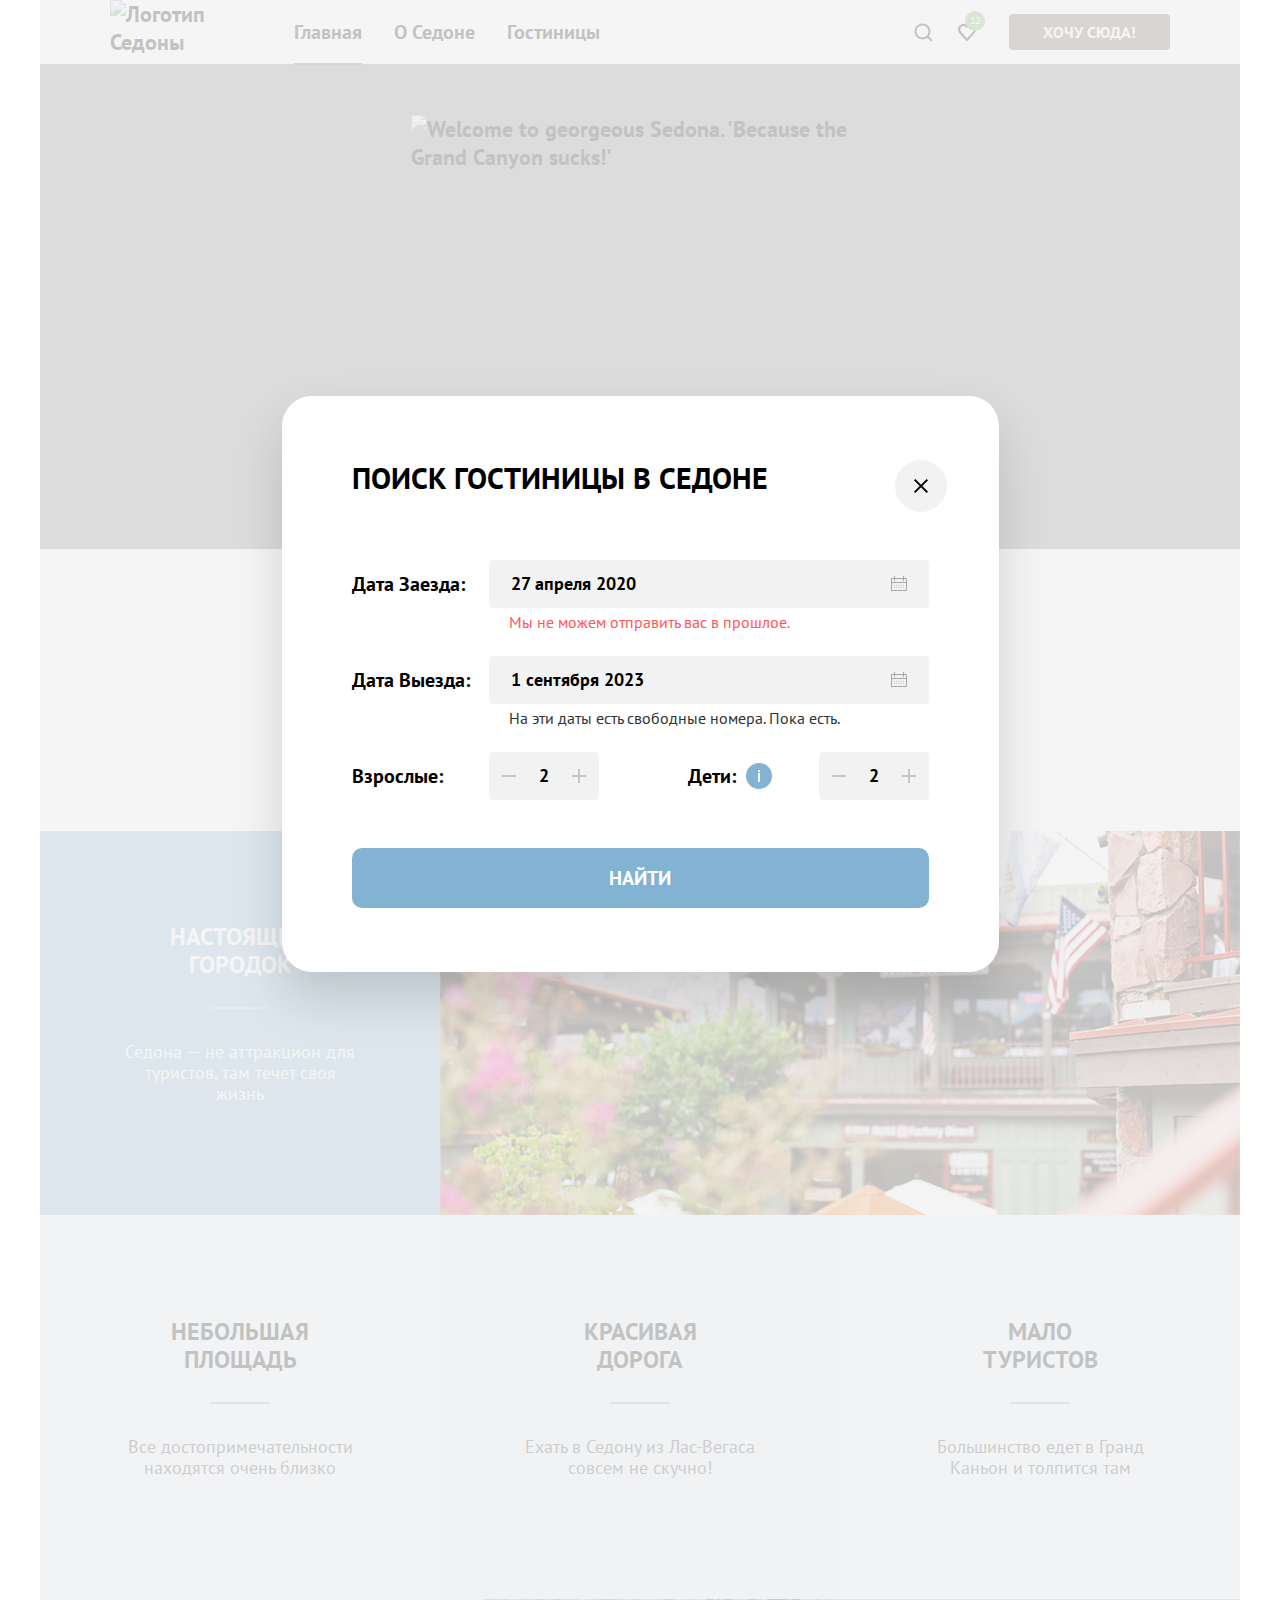
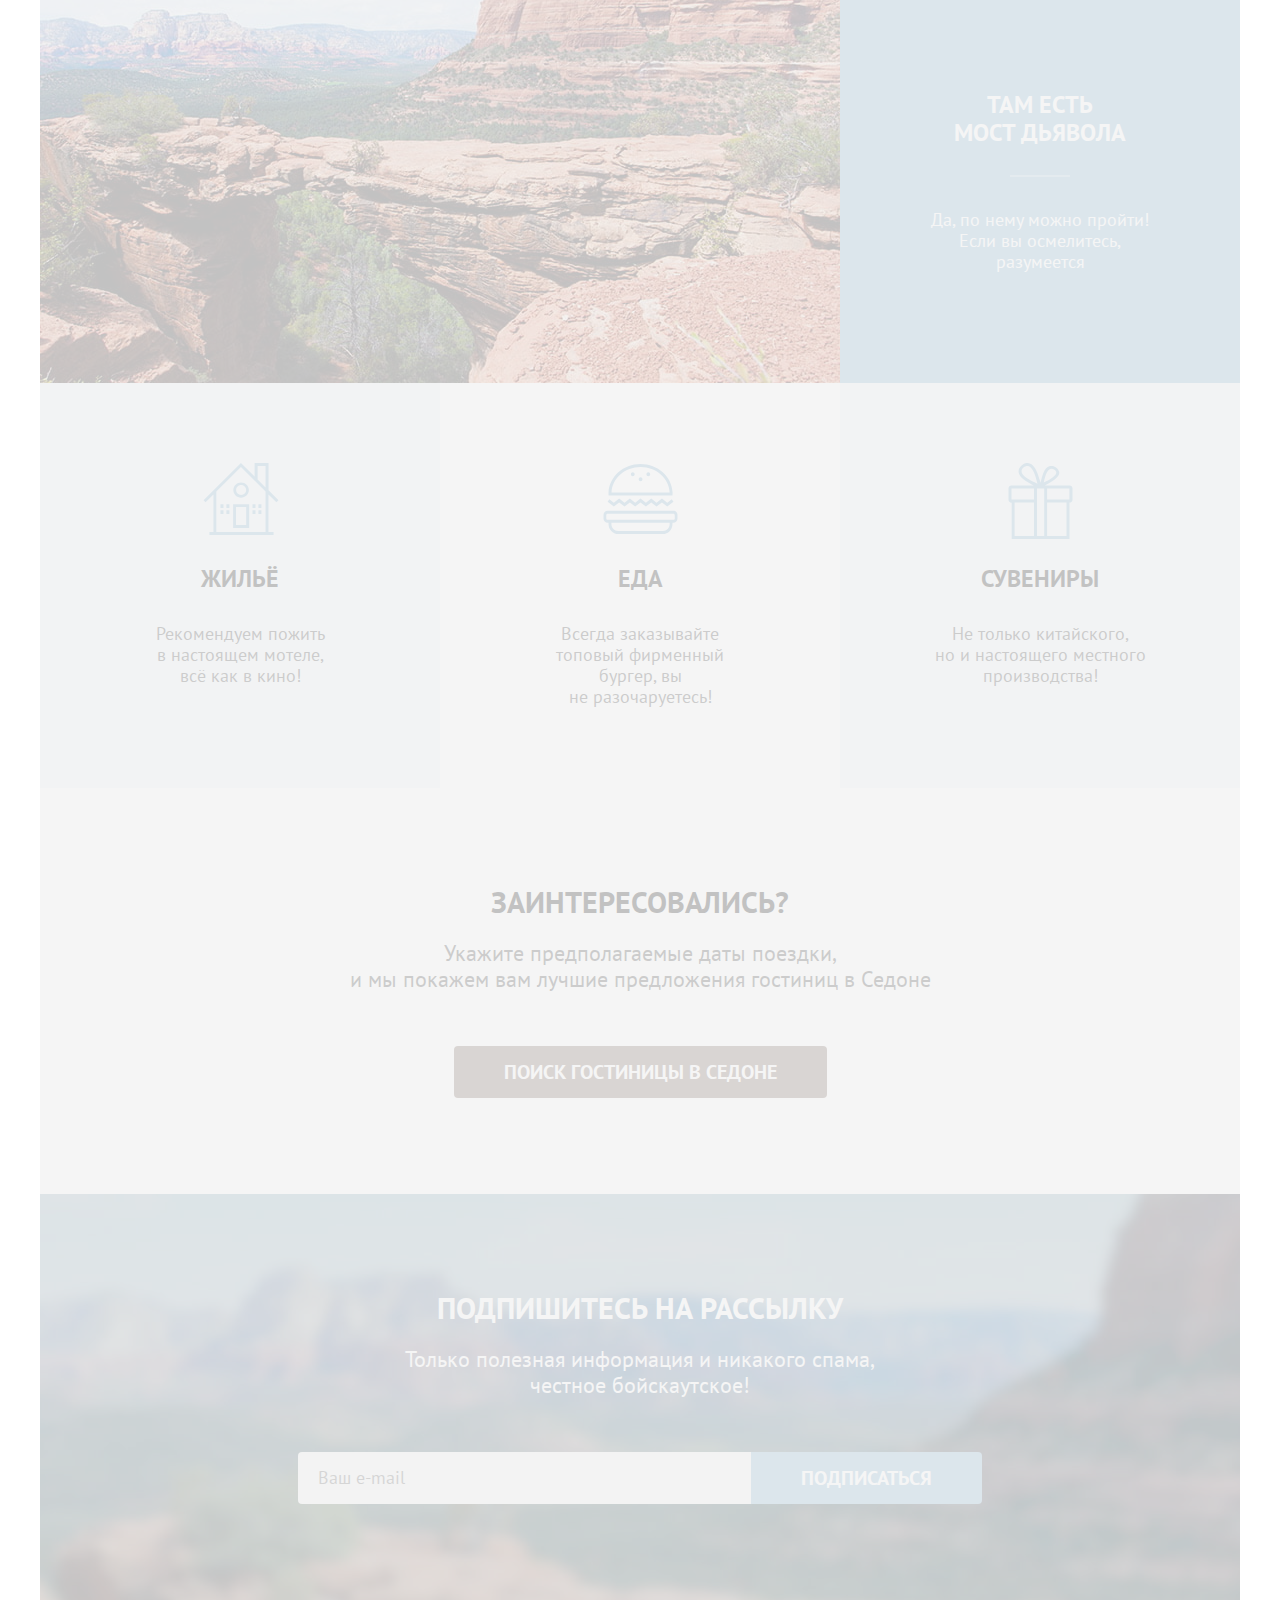
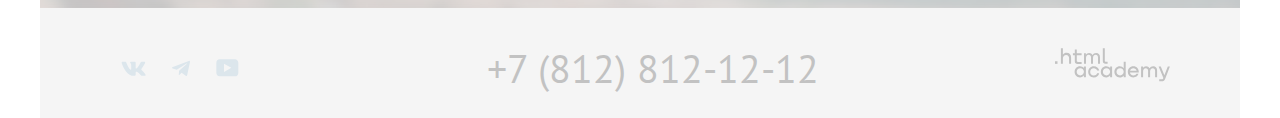
==== index.html @ 3a871c3f "Реализует поля с кнопками в модальном окне на гридах" ====
<!DOCTYPE html>
<html lang="ru">
  <head>
    <meta charset="utf-8">
    <title>HTML Academy: Седона</title>
    <link rel="stylesheet" href="css/style.css">
  </head>
  <body>
    <header class="header">
      <div class="header__wrapper container">
        <a class="header__logo">
          <img class="header__image" src="img/desktop/logo.svg" width="140" height="70" alt="Логотип Седоны">
        </a>

        <nav class="header__navigation navigation">
          <ul class="navigation__list">
            <li class="navigation__item navigation__item--current">
              <a class="navigation__link">Главная</a>
            </li>
            <li class="navigation__item">
              <a class="navigation__link" href="#">О Седоне</a>
            </li>
            <li class="navigation__item">
              <a class="navigation__link" href="catalog.html">Гостиницы</a>
            </li>
          </ul>

          <ul class="navigation__user-panel panel">
            <li class="panel__item">
              <a class="panel__link" href="#search.html">
                <img class="panel__icon" src="img/icons/search.svg" width="20" height="20" alt="Поиск">
              </a>
            </li>
            <li class="panel__item panel__item--basket">
              <a class="panel__link" href="#basket.html">
                <img class="panel__icon" src="img/icons/heart.svg" width="20" height="20" alt="Корзина">
              </a>
            </li>
            <li class="panel__item panel__item--button">
              <a class="panel__link button" href="#hotel-search">Хочу сюда!</a>
            </li>
          </ul>
        </nav>
      </div>
    </header>

    <main class="main-index">
      <h1 class="visually-hidden">Седона</h1>

      <section class="main-index__promo">
        <div class="main-index__picture-wrapper">
          <img class="main-index__welcome-image" src="img/desktop/welcome.svg" width="458" height="352" alt="Welcome to georgeous Sedona. 'Because the Grand Canyon sucks!'">
        </div>
        <!-- <img class="main-index__promo-image" src="img/desktop/preview.jpg" width="1200" height="485" alt="Скалистый пейзаж Седоны."> -->

        <h2 class="main-index__description-title title">Седона &mdash; небольшой городок в Аризоне, заслуживающий большего!</h2>
        <p class="main-index__text text">Рассмотрим причины, по которым Седона круче, чем Гранд-Каньон!</p>
      </section>

      <section class="main-index__advantages advantages">
        <h2 class="visually-hidden">Преимущества</h2>

        <ul class="advantages__list">
          <li class="advantages__item advantages__item--pictured">
            <div class="advantages__content">
              <h3 class="advantages__title">Настоящий городок</h3>
              <p class="advantages__text text">Седона &mdash; не аттракцион для туристов, там течёт своя жизнь</p>
            </div>

            <img class="advantages__picture" src="img/desktop/advantages-photo-1.jpg" width="800" height="384" alt="Дома на фоне гор в Седоне.">
          </li>
          <li class="advantages__item advantages__item--default">
            <h3 class="advantages__title">Небольшая площадь</h3>
            <p class="advantages__text text">Все достопримечательности находятся очень близко</p>
          </li>
          <li class="advantages__item advantages__item--default advantages__item--central">
            <h3 class="advantages__title">Красивая дорога</h3>
            <p class="advantages__text text">Ехать в Седону из Лас-Вегаса совсем не скучно!</p>
          </li>
          <li class="advantages__item advantages__item--default">
            <h3 class="advantages__title">Мало туристов</h3>
            <p class="advantages__text text">Большинство едет в Гранд Каньон и толпится там</p>
          </li>
          <li class="advantages__item advantages__item--pictured advantages__item--reversed">
            <div class="advantages__content">
              <h3 class="advantages__title">Там есть мост&nbsp;дьявола</h3>
              <p class="advantages__text text">Да, по нему можно пройти! Если вы осмелитесь, разумеется</p>
            </div>

            <img class="advantages__picture" src="img/desktop/advantages-photo-2.jpg" width="800" height="384" alt="Природная достопримечательность 'Мост дьявола'.">
          </li>
          <li class="advantages__item advantages__item--amenities advantages__item--house">
            <h3 class="advantages__title">Жильё</h3>
            <p class="advantages__text text">Рекомендуем пожить в&nbsp;настоящем мотеле,
              всё&nbsp;как&nbsp;в&nbsp;кино!</p>
          </li>
          <li class="advantages__item advantages__item--amenities advantages__item--food">
            <h3 class="advantages__title">Еда</h3>
            <p class="advantages__text text">Всегда заказывайте
              топовый&nbsp;фирменный бургер, вы не&nbsp;разочаруетесь!</p>
          </li>
          <li class="advantages__item advantages__item--amenities advantages__item--souvenirs">
            <h3 class="advantages__title">Сувениры</h3>
            <p class="advantages__text text">Не только китайского,
              но&nbsp;и&nbsp;настоящего местного производства!</p>
          </li>
        </ul>
      </section>

      <section class="main-index__hotel-search hotel-search" id="hotel-search">
        <h2 class="hotel-search__title title">Заинтересовались?</h2>
        <p class="hotel-search__text text">Укажите предполагаемые даты поездки, и&nbsp;мы&nbsp;покажем&nbsp;вам&nbsp;лучшие&nbsp;предложения гостиниц в Седоне</p>
        <a class="hotel-search__link button" href="#">Поиск гостиницы в Седоне</a>
      </section>

      <section class="main-index__subscribe subscribe subscribe--background-image">
        <h2 class="subscribe__title title">Подпишитесь на рассылку</h2>
        <p class="subscribe__text text">Только полезная информация и никакого спама, честное&nbsp;бойскаутское!</p>

        <form class="subscribe__form" method="post" action="https://echo.htmlacademy.ru/">
          <input class="subscribe__field" type="email" name="email-field" id="email-field" placeholder="Ваш e-mail" required>
          <button class="subscribe__button button button--submit" type="submit">Подписаться</button>
        </form>
      </section>
    </main>

    <footer class="footer">
      <div class="footer__container container">
        <ul class="footer__social-media social-media">
          <li class="social-media__item">
            <a class="social-media__link" href="https://vk.com/htmlacademy">
              <svg class="social-media__icon" width="25" height="15" viewBox="0 0 25 15" fill="none" xmlns="http://www.w3.org/2000/svg" role="img" aria-label="Иконка Вконтакте">
                <path fill-rule="evenodd" clip-rule="evenodd" d="M24.1164 1.80445C24.2824 1.25845 24.1164 0.856445 23.3214 0.856445H20.6964C20.0284 0.856445 19.7204 1.20345 19.5534 1.58645C19.5534 1.58645 18.2184 4.78245 16.3274 6.85845C15.7154 7.46045 15.4374 7.65145 15.1034 7.65145C14.9364 7.65145 14.6854 7.46045 14.6854 6.91345V1.80445C14.6854 1.14845 14.5014 0.856445 13.9454 0.856445H9.81738C9.40038 0.856445 9.14938 1.16045 9.14938 1.44945C9.14938 2.07045 10.0954 2.21445 10.1924 3.96245V7.76045C10.1924 8.59345 10.0394 8.74444 9.70538 8.74444C8.81538 8.74444 6.65038 5.53345 5.36538 1.85945C5.11638 1.14445 4.86438 0.856445 4.19338 0.856445H1.56638C0.816382 0.856445 0.666382 1.20345 0.666382 1.58645C0.666382 2.26845 1.55638 5.65645 4.81138 10.1374C6.98138 13.1974 10.0364 14.8564 12.8194 14.8564C14.4884 14.8564 14.6944 14.4884 14.6944 13.8534V11.5404C14.6944 10.8034 14.8524 10.6564 15.3814 10.6564C15.7714 10.6564 16.4384 10.8484 17.9964 12.3234C19.7764 14.0724 20.0694 14.8564 21.0714 14.8564H23.6964C24.4464 14.8564 24.8224 14.4884 24.6064 13.7604C24.3684 13.0364 23.5184 11.9854 22.3914 10.7384C21.7794 10.0284 20.8614 9.26345 20.5824 8.88045C20.1934 8.38945 20.3044 8.17044 20.5824 7.73345C20.5824 7.73345 23.7824 3.30745 24.1154 1.80445H24.1164Z" fill="#83B3D3"/>
              </svg>
            </a>
          </li>
          <li class="social-media__item">
            <a class="social-media__link" href="https://t.me/htmlacademy">
              <svg class="social-media__icon" width="18" height="17" viewBox="0 0 18 17" fill="none" xmlns="http://www.w3.org/2000/svg" role="img" aria-label="Иконка Telegram">
                <path d="M16.785 0.955705L0.840489 7.1042C-0.247661 7.54126 -0.241365 8.14828 0.640845 8.41897L4.73445 9.69597L14.2058 3.72014C14.6537 3.44766 15.0629 3.59424 14.7265 3.89281L7.05283 10.8183H7.05103L7.05283 10.8192L6.77045 15.0387C7.18413 15.0387 7.36669 14.8489 7.59871 14.625L9.58705 12.6915L13.7229 15.7464C14.4855 16.1664 15.0332 15.9506 15.2229 15.0405L17.9379 2.2453C18.2158 1.13107 17.5126 0.626562 16.785 0.955705Z" fill="#83B3D3"/>
              </svg>
            </a>
          </li>
          <li class="social-media__item">
            <a class="social-media__link" href="https://www.youtube.com/user/htmlacademyru">
              <svg class="social-media__icon" width="23" height="18" viewBox="0 0 23 18" fill="none" xmlns="http://www.w3.org/2000/svg" role="img" aria-label="Иконка YouTube">
                <path d="M18.9402 0.356445H3.50738C1.64668 0.356445 0.333252 1.9502 0.333252 3.75645V13.8502C0.333252 15.7627 1.64668 17.3564 3.50738 17.3564H19.1591C20.8009 17.3564 22.3333 15.7627 22.3333 13.9564V3.75645C22.1143 1.9502 20.8009 0.356445 18.9402 0.356445ZM7.99494 12.8939V4.81894L15.3283 8.85645L7.99494 12.8939Z" fill="#83B3D3"/>
              </svg>
            </a>
          </li>
        </ul>

        <a class="footer__number" href="tel:+78128121212">+7 (812) 812-12-12</a>

        <a class="footer__link" href="https://htmlacademy.ru/">
          <svg class="footer__icon" width="115" height="34" viewBox="0 0 115 34" fill="none" xmlns="http://www.w3.org/2000/svg" role="img" aria-label="Иконка HTML academy">
            <path d="M0 13.2564V15.8564H2.5V13.2564H0Z" fill="black"/>
            <path d="M11.6 4.85645C10 4.85645 8.8 5.55645 8 6.55645H7.9V0.356445H5.9V15.8564H7.9V10.5564C7.9 8.45645 9.2 6.95645 11.2 6.95645C13 6.95645 14.1 8.35645 14.1 10.1564V15.8564H16.1V9.75644C16.2 6.75644 14.3 4.85645 11.6 4.85645Z" fill="black"/>
            <path d="M26.6 5.15645H21.8V1.45645H19.8V5.25645H17.9V7.25645H19.8V13.2564C19.8 14.9564 20.8 15.9564 22.5 15.9564H26.6V13.9564H22.9C22.2 13.9564 21.8 13.5564 21.8 12.8564V7.15645H26.6V5.15645Z" fill="black"/>
            <path d="M41.1 4.95645C39.5 4.95645 38.2 5.75644 37.6 7.05645H37.5C36.9 5.85645 35.7 4.95645 34.1 4.95645C32.7 4.95645 31.6 5.75645 31 6.75645H30.9V5.15645H29V15.7564H31V10.3564C31 8.35645 32 6.85645 33.6 6.85645C35.1 6.85645 36 7.85645 36 9.45645V15.7564H38V10.1564C38 7.75645 39.4 6.85645 40.6 6.85645C42.1 6.85645 43 7.85645 43 9.45645V15.7564H45V9.25644C45.1 6.75644 43.6 4.95645 41.1 4.95645Z" fill="black"/>
            <path d="M47.8 13.0564C47.8 14.7564 48.8 15.7564 50.6 15.7564H52.6V13.7564H50.9C50.2 13.7564 49.8 13.3564 49.8 12.6564V0.356445H47.8V13.0564Z" fill="black"/>
            <path d="M28.9 20.0564C28 18.9564 26.7 18.2564 25 18.2564C21.9 18.2564 19.6 20.5564 19.6 23.8564C19.6 27.1564 21.9 29.4564 25 29.4564C26.8 29.4564 28 28.6564 28.8 27.5564H28.9V29.1564H30.9V18.5564H28.9V20.0564ZM25.3 27.4564C23.1 27.4564 21.7 25.8564 21.7 23.8564C21.7 21.8564 23.1 20.2564 25.3 20.2564C27.5 20.2564 28.9 21.8564 28.9 23.8564C28.9 25.7564 27.5 27.4564 25.3 27.4564Z" fill="black"/>
            <path d="M44.2 22.3564C43.7 19.9564 41.6 18.2564 38.8 18.2564C35.4 18.2564 33.2 20.7564 33.2 23.8564C33.2 26.9564 35.4 29.4564 38.8 29.4564C41.6 29.4564 43.7 27.6564 44.2 25.2564H42.1C41.7 26.5564 40.4 27.5564 38.8 27.5564C36.6 27.5564 35.2 25.9564 35.2 23.9564C35.2 21.9564 36.6 20.3564 38.8 20.3564C40.4 20.3564 41.6 21.3564 42.1 22.5564H44.2V22.3564Z" fill="black"/>
            <path d="M55.1 20.0564C54.2 18.9564 52.9 18.2564 51.2 18.2564C48.1 18.2564 45.8 20.5564 45.8 23.8564C45.8 27.1564 48.1 29.4564 51.2 29.4564C53 29.4564 54.2 28.6564 55 27.5564H55.1V29.1564H57.1V18.5564H55.1V20.0564ZM51.5 27.4564C49.3 27.4564 47.9 25.8564 47.9 23.8564C47.9 21.8564 49.3 20.2564 51.5 20.2564C53.7 20.2564 55.1 21.8564 55.1 23.8564C55.1 25.7564 53.6 27.4564 51.5 27.4564Z" fill="black"/>
            <path d="M68.7 20.1564C67.8 19.0564 66.5 18.2564 64.8 18.2564C61.7 18.2564 59.4 20.5564 59.4 23.8564C59.4 27.1564 61.6 29.4564 64.8 29.4564C66.5 29.4564 67.8 28.6564 68.6 27.6564H68.7V29.1564H70.7V13.7564H68.7V20.1564ZM65.1 27.4564C62.9 27.4564 61.5 25.8564 61.5 23.8564C61.5 21.8564 62.9 20.2564 65.1 20.2564C67.3 20.2564 68.7 21.8564 68.7 23.8564C68.6 25.8564 67.2 27.4564 65.1 27.4564Z" fill="black"/>
            <path d="M78.3 18.2564C75 18.2564 72.8 20.7564 72.8 23.8564C72.8 26.8564 74.9 29.4564 78.3 29.4564C80.8 29.4564 82.8 28.1564 83.5 25.8564H81.4C80.9 26.8564 79.8 27.4564 78.4 27.4564C76.5 27.4564 75.1 26.1564 75 24.5564H83.8C84 20.9564 81.8 18.2564 78.3 18.2564ZM78.3 20.1564C80 20.1564 81.3 21.1564 81.6 22.7564H75.1C75.4 21.2564 76.6 20.1564 78.3 20.1564Z" fill="black"/>
            <path d="M98.2 18.2564C96.6 18.2564 95.3 19.0564 94.6 20.2564H94.5C93.9 19.0564 92.7 18.2564 91.1 18.2564C89.7 18.2564 88.6 18.9564 88 20.0564V18.5564H86.1V29.1564H88.1V23.7564C88.1 21.7564 89.1 20.3564 90.7 20.2564C92.2 20.2564 93.1 21.2564 93.1 22.8564V29.1564H95.1V23.5564C95.1 21.1564 96.5 20.2564 97.7 20.2564C99.2 20.2564 100.1 21.2564 100.1 22.8564V29.1564H102.1V22.6564C102.2 20.0564 100.7 18.2564 98.2 18.2564Z" fill="black"/>
            <path d="M109.4 27.3564L105.8 18.4564H103.6L108.4 30.0564C108.1 30.9564 107.7 31.2564 106.7 31.2564H104.2V33.2564H106.7C108.5 33.2564 109.5 32.4564 110.2 30.6564L114.9 18.4564H112.8L109.4 27.3564Z" fill="black"/>
          </svg>
        </a>
      </div>
    </footer>

    <section class="modal">
      <div class="modal__inner">
        <h2 class="modal__title">Поиск гостиницы в Седоне</h2>
        <button class="modal__close" type="button"><span class="visually-hidden">Закрыть</span></button>

        <form class="modal__form" action="https://echo.htmlacademy.ru/" method="post">

          <!-- Дата Заезда -->
          <label class="modal__label modal__label--date" for="check-in-field">Дата Заезда:</label>
          <div class="modal__input-wrapper">
            <input class="modal__field" type="text" name="check-in-field" id="check-in-field" value="27 апреля 2020" placeholder="Укажите дату" required>
          </div>
          <span class="modal__message modal__message--error check-in-message">Мы не можем отправить вас в прошлое.</span>

          <!-- Дата Выезда -->
          <label class="modal__label modal__label--date" for="check-out-field">Дата Выезда:</label>
          <div class="modal__input-wrapper">
            <input class="modal__field" type="text" name="check-out-field" id="check-out-field" value="1 сентября 2023" placeholder="Укажите дату" required>
          </div>
          <span class="modal__message check-out-message">На эти даты есть свободные номера. Пока есть.</span>

          <!-- Взрослые -->
          <label class="modal__label modal__label--adults" for="quantity-adult-field">Взрослые:</label>
          <div class="modal__input modal__input--adults number-input">
            <input class="number-input__field" type="number" name="quantity-adult-field" id="quantity-adult-field" min="1" value="2" required>

            <button class="number-input__button number-input__button--decrement" type="button"><span class="controls__sign">Уменьшить количество взрослых на 1</span></button>
            <button class="number-input__button number-input__button--increment" type="button"><span class="controls__sign">Увеличить количество взрослых на 1</span></button>
          </div>

          <!-- Дети -->
          <div class="modal__right-column">
            <label class="modal__label" for="quantity-children-field">Дети:</label>
            <div class="modal__info">
              <svg class="modal__icon" width="20" height="20" viewBox="0 0 20 20" fill="none" xmlns="http://www.w3.org/2000/svg" role="img" aria-label="Подсказка">
                <path fill-rule="evenodd" clip-rule="evenodd" d="M9 4H11V6H9V4ZM11 16H9V7H11V16Z" fill="white"/>
              </svg>
              <p class="modal__tooltip">Укажите количество детей, которые будут с вами, возраст которых от 6 до 18 лет. Дети до 6 лет размещаются бесплатно.</p>
            </div>
          </div>

          <div class="modal__input modal__input--children number-input">
            <input class="number-input__field" type="number" name="quantity-children-field" id="quantity-children-field" min="1" value="2" required>

            <button class="number-input__button number-input__button--decrement" type="button"><span class="controls__sign">Уменьшить количество детей на 1</span></button>
            <button class="number-input__button number-input__button--increment" type="button"><span class="controls__sign">Увеличить количество детей на 1</span></button>
          </div>

          <!-- Найти -->
          <button class="modal__submit button button--submit" type="submit">Найти</button>
        </form>
      </div>
    </section>
  </body>
</html>
---- css/style.css ----
/* PT Sans regular (normal) */
@font-face {
  font-family: "PT Sans";
  font-style: normal;
  font-weight: 400;
  font-display: swap;
  src:
    url("../fonts/ptsans-400.woff2") format("woff2");
}

/* PT Sans bold (normal) */
@font-face {
  font-family: "PT Sans";
  font-style: normal;
  font-weight: 700;
  font-display: swap;
  src:
    url("../fonts/ptsans-700.woff2") format("woff2");
}

html {
  box-sizing: border-box;
}

*,
*::before,
*::after {
  box-sizing: inherit;
}

body {
  position: relative;
  font-family: 'PT Sans', sans-serif;
  font-weight: 700;
  font-size: 22px;
  color: #000000;
  margin: 0 auto;
  width: 1200px;
}

img {
  display: block;
  max-width: 100%;
  height: auto;
  object-fit: cover;
}

.visually-hidden {
  position: absolute;
  width: 1px;
  height: 1px;
  margin: -1px;
  border: 0;
  padding: 0;
  white-space: nowrap;
  clip-path: inset(100%);
  clip: rect(0 0 0 0);
  overflow: hidden;
}

.container {
  padding: 0 70px;
  max-width: 1200px;
  width: 100%;
  height: 100%;
  margin: 0 auto;
}

.button {
  display: inline-block;
  text-decoration: none;
  background-color: #756157;
  color: #ffffff;
  font-family: inherit;
  font-size: 20px;
  line-height: 36px;
  font-weight: 700;
  text-transform: uppercase;
  text-align: center;
  padding: 8px 50px;
  margin: 0;
  border-radius: 4px;
  border: none;
}

.button--submit,
.button--to-favorite {
  background-color: #82B3D3;
}

.button--reset {
  background-color: transparent;
}

.button--favorite {
  background-color: #7DB54F;
}

.title {
  font-size: 30px;
  line-height: 36px;
  margin: 0 auto;
  text-transform: uppercase;
  text-align: center;
}

.text {
  margin: 0;
  font-size: 22px;
  line-height: 26px;
  font-weight: 400;
  text-align: center;
  color: #333333;
}

/* header */
.header__wrapper {
  display: grid;
  grid-template-columns: 168px 1fr;
  grid-template-areas: "logo navigation";
}

.header__logo {
  position: absolute;
  z-index: 100;
  grid-area: logo;
}

.navigation {
  display: flex;
  justify-content: space-between;
  grid-area: navigation;
}

.navigation__list,
.panel {
  display: flex;
  flex-wrap: wrap;
  align-content: flex-start;
  margin: 0;
  padding: 0;
  list-style-type: none;
}

.navigation__list {
  max-width: 450px;
  margin-right: 50px;
}

.panel {
  justify-content: flex-end;
}

.navigation__link {
  display: block;
  padding: 20px 16px;
  text-decoration: none;
  font-size: 20px;
  line-height: 24px;
  color: inherit;
}

.navigation__item--current .navigation__link {
  position: relative;
}

.navigation__item--current .navigation__link::after {
  content: "";
  position: absolute;
  z-index: 100;
  left: 16px;
  bottom: -1px;
  height: 2px;
  width: calc(100% - 32px);
  background-color: #756157;
}

/* user panel */
.panel__item {
  min-width: 44px;
  min-height: 64px;
}

.panel__item--button {
  padding: 14px 0;
  margin-left: 20px;
}

.panel__link {
  display: flex;
  justify-content: center;
  align-items: center;

  height: 100%;
  text-decoration: none;
}

.panel__item--basket .panel__link{
  position: relative;
}

.panel__item--basket .panel__link::after {
  content: "12";
  position: absolute;
  top: 11px;
  right: 4px;
  display: block;
  padding: 5px;
  border-radius: 50%;
  background-color: #7DB54F;
  color: #ffffff;
  font-size: 10px;
  line-height: 10px;
  font-weight: 400;
}

.panel__item--button .panel__link {
  padding: 8px 34px;
  font-size: 16px;
  line-height: 20px;
}


/* promo */
.main-index__promo {
  padding-bottom: 90px;
}

.main-index__picture-wrapper {
  position: relative;
  height: 485px;
  padding-top: 51px;
  margin-bottom: 69px;
  background-color: gray;
  background-image: url("../img/desktop/index-background.jpg");
  background-repeat: no-repeat;
  background-position: center;
  background-size: cover;
}

.main-index__picture-wrapper::after {
  content: "";
  position: absolute;
  bottom: 0;
  left: 0;
  width: 100%;
  height: 57px;
  background-image: url("../img/desktop/index-promo-bottom.svg");
  background-repeat: no-repeat;
  background-position: bottom;
  background-size: contain;
}

.main-index__welcome-image {
  margin: 0 auto;
}

.main-index__description-title {
  max-width: 620px;
  margin-bottom: 25px;
}

/* advantages */
.advantages__list {
  display: flex;
  flex-wrap: wrap;
  list-style-type: none;
  margin: 0;
  padding: 0;
  text-align: center;
}

.advantages__item--pictured {
  display: flex;
}

.advantages__item--reversed {
  flex-direction: row-reverse;
}

.advantages__item--default,
.advantages__item--amenities,
.advantages__content {
  position: relative;
  width: 400px;
  min-height: 384px;
  background-color: rgba(131, 179, 211, 0.12);
  padding: 103px 85px 121px;
}

.advantages__content {
  padding-top: 92px;
  padding-bottom: 111px;
  background-color: rgba(131, 179, 211, 1);
  color: #ffffff;
}

.advantages__content .advantages__text {
  color: inherit;
}

.advantages__item--central {
  background-color: rgba(131, 179, 211, 0.2);
}

.advantages__item--amenities {
  padding-top: 182px;
  padding-bottom: 81px;
}

.advantages__item--food {
  background-color: #ffffff;
}

.advantages__title {
  position: relative;
  width: 175px;
  margin: 0 auto;
  margin-bottom: 62px;
  text-transform: uppercase;
  font-size: 24px;
  line-height: 28px;
}

.advantages__item--amenities .advantages__title {
  margin-bottom: 30px;
}

.advantages__item--default .advantages__title::after,
.advantages__content .advantages__title::after {
  content: "";
  position: absolute;
  bottom: -30px;
  left: 50%;
  transform: translateX(-50%);
  width: 60px;
  height: 2px;
  background-color: rgba(0, 0, 0, 0.3);
}

.advantages__content .advantages__title::after {
  background-color: rgba(255, 255, 255, 0.3);
}

.advantages__text {
  font-size: 18px;
  line-height: 21px;
  font-weight: 400;
}

.advantages__item--amenities::after {
  content: "";
  position: absolute;
  top: 80px;
  left: 50%;
  transform: translateX(-50%);
  width: 78px;
  height: 78px;
  background-repeat: no-repeat;
  background-position: top;
}

.advantages__item--house::after {
  background-image: url("../img/icons/house.svg");
}

.advantages__item--food::after {
  background-image: url("../img/icons/food.svg");
}

.advantages__item--souvenirs::after {
  background-image: url("../img/icons/souvenirs.svg");
}

/* hotel-search */
.hotel-search {
  padding: 96px 304px;
  text-align: center;
}

.hotel-search__title {
  margin-bottom: 20px;
}

.hotel-search__text {
  margin-bottom: 54px;
}

/* subscribe */
.subscribe {
  padding: 96px 258px 104px;
}

.subscribe__title {
  margin-bottom: 20px; /* так же в hotel-search */
}

.subscribe__text {
  margin: 0;
  margin-bottom: 54px; /* так же в hotel-search */
}

.subscribe__form {
  display: flex;
  width: 100%;
  border-radius: 4px;
  overflow: hidden;
}

.subscribe__field {
  font-family: inherit;
  font-size: 18px;
  line-height: 24px;
  flex-grow: 1;
  border: none;
  background-color: #f2f2f2;
  margin: 0;
  padding: 14px 20px;
}

.subscribe__field::placeholder {
  font-family: inherit;
  font-size: 18px;
  line-height: 24px;
  color: #000000;
  opacity: 0.6;
}

.subscribe__button {
  border-radius: 0;
}

.subscribe--background-image {
  background-color: #84aab4;
  background-image: url("../img/desktop/subscribe-background.jpg");
  background-repeat: no-repeat;
  background-size: cover;
}

.subscribe--background-image .subscribe__title,
.subscribe--background-image .subscribe__text {
  color: #ffffff;
}

/* footer */
.footer__container {
  display: flex;
  padding: 40px 70px 30px;
  align-items: center;
  justify-content: space-between;
}

.social-media {
  display: flex;
  flex-wrap: wrap;
  max-width: 150px;
  margin: 0;
  padding: 0;
  list-style-type: none;
}

.social-media__item {
  min-width: 47px;
  height: 40px;
}

.social-media__link {
  display: flex;
  align-items: center;
  justify-content: center;
  height: 100%;
}

.footer__number {
  font-size: 40px;
  line-height: 40px;
  font-weight: 400;
  color: inherit;
  text-decoration: none;
}


/* catalog */
.main-catalog__preview-wrapper {
  padding-top: 35px;
  padding-bottom: 70px;
  background-color: #84aab4;
  background-image: url("../img/desktop/filters-background.jpg");
  background-repeat: no-repeat;
  background-size: cover;
  color: #ffffff;
}

.main-catalog__title {
  font-size: 60px;
  line-height: 78px;
  margin: 0;
  margin-bottom: 8px;
}

/* breadcrumbs */
.breadcrumbs {
  display: flex;
  margin: 0;
  padding: 0;
  list-style-type: none;
  font-weight: 400;
  align-items: center;
}

.breadcrumbs__item {
  font-size: 16px;
  line-height: 21px;
  margin-right: 11px;
}

.breadcrumbs__link {
  display: flex;
  align-items: center;
  justify-content: center;
}

.breadcrumbs__item:not(:first-child) {
  position: relative;
  padding-left: 18px;
}

.breadcrumbs__item:not(:first-child)::before {
  display: block;
  position: absolute;
  top: 50%;
  left: 0;
  transform: translateY(-50%);
  width: 8px;
  height: 20px;
  background-image: url("../img/icons/breadcrumbs-arrow.svg");
  background-repeat: no-repeat;
  background-position: center;
  content: "";
}

.main-catalog__header {
  margin-bottom: 40px;
}

/* filters */
.filters {
  display: flex;
  flex-wrap: wrap;
}

.group {
  border: none;
  margin: 0;
  margin-right: 70px;
  padding: 0;
}

.group__title {
  font-size: 20px;
  line-height: 24px;
  margin-bottom: 32px;
}

.group__list {
  margin: 0;
  padding: 0;
  list-style-type: none;
}

/* checkbox & radio */
.group__item {
  margin-bottom: 16px;
  font-size: 18px;
  line-height: 23px;
  font-weight: 400;
}

.group__item:last-child {
  margin-bottom: 0;
}

.group__label {
  padding-left: 36px;
  position: relative;
}

.group__label--checkbox::before,
.group__label--radio::before {
  content: "";
  width: 20px;
  height: 20px;
  position: absolute;
  top: 50%;
  left: 0;
  transform: translateY(-50%);
  background-color: #ffffff;
}

.group__label--checkbox::before {
  border-radius: 4px;
}

.group__label--radio::before {
  border-radius: 50%;
  border: 5px solid #ffffff;
}

.group__field:checked + .group__label--checkbox::before {
  background-image: url("../img/icons/tick.svg");
  background-repeat: no-repeat;
  background-position: center;
}

.group__field:checked + .group__label--radio::before {
  background-color: #3F5E72;
}

.group--housing {
  margin-right: auto;
}

/* price-range */
.group--price-range {
  max-width: 288px;
}

.group--price-range .group__list {
  display: flex;
  margin: 0;
  margin-bottom: 36px;
  border-radius: 5px;
  overflow: hidden;
}

.group--price-range .group__item {
  position: relative;
  margin: 0;
  margin-right: 2px;
}

.group--price-range .group__item:last-child {
  margin-right: 0;
}

.group--price-range input {
  width: 100%;
  margin: 0;
  padding: 12px 20px;
  font-family: inherit;
  font-size: 18px;
  line-height: 24px;
  font-weight: 700;
  border: none;
}

/* hide input[type=number] arrows*/
.group--price-range input::-webkit-outer-spin-button,
.group--price-range input::-webkit-inner-spin-button {
  -webkit-appearance: none;
}

.group--price-range input[type=number] {
  -moz-appearance: textfield;
}
/*  */

.group--price-range .group__label {
  position: absolute;
  top: 50%;
  right: 20px;
  transform: translateY(-50%);
  padding: 0;
  color: #000000;
  opacity: 0.3;
}


/* slider */
.slider {
  padding: 8px 0;
}

.slider__scale {
  position: relative;
  width: 100%;
  height: 4px;
  background-color: rgba(255, 255, 255, 0.3);
}

.slider__range {
  width: 80%;
  height: 100%;
  background-color: #ffffff;
}

.slider__list {
  margin: 0;
  padding: 0;
  list-style-type: none;
}

.slider__item {
  position: absolute;
  top: -8px;
}

.slider__item--from {
  left: 0;
}

.slider__item--to {
  left: calc(80% - 20px);
}

.slider__button {
  display: block;
  width: 20px;
  height: 20px;
  margin: 0;
  padding: 0;
  background-color: #ffffff;
  border-radius: 5px;
  border: none;
}


/* controls */
.form-controls {
  display: flex;
  padding: 0;
  margin: 0;
  flex-direction: column;
  justify-content: flex-end;
  list-style-type: none;
}

.form-controls__item {
  display: flex;
  flex-direction: column;
  margin-bottom: 32px;
}

.form-controls__item:last-child {
  margin-bottom: 0;
}

.form-controls__button {
  font-size: 16px;
  line-height: 20px;
}


/* catalog content */
.main-catalog__content-wrapper {
  padding-top: 50px;
  padding-bottom: 60px;
}

.content__info {
  display: flex;
  margin-bottom: 40px;
}

.content__text {
  font-size: 30px;
  line-height: 36px;
  text-transform: uppercase;
  margin: 0;
  margin-right: auto;
  align-self: center;
}

.sort {
  position: relative;
  width: 292px;
  padding: 14px 40px 14px 20px;
  margin-right: 70px;
  font-size: 18px;
  line-height: 21px;
  font-weight: 400;
  color: #333333;
  border: 2px solid #E5E5E5;
  border-radius: 4px;
}

.sort::after {
  content: "";
  width: 12px;
  height: 8px;
  position: absolute;
  top: 50%;
  right: 20px;
  transform: translateY(-50%);
  background-image: url("../img/icons/select-arrow.svg");
  background-repeat: no-repeat;
  background-position: center;
}

.sort:hover::after {
  transition: all 0.2s step-end;
  transform-origin: 50% 25%;
  transform: rotate(180deg);
}

.view-controls {
  display: flex;
  margin: 0;
  padding: 0;
  list-style-type: none;
}

.view-controls__item {
  display: flex;
  margin-right: 8px;
}

.view-controls__item:last-child {
  margin-right: 0;
}

.view-controls__button {
  margin: 0;
  padding: 0 16px;
  background-color: #ffffff;
  border: 2px solid #E5E5E5;
  border-radius: 4px;
}

.view-controls__item--current .view-controls__button {
  border-color: #000000;
}

/* cards */
.cards {
  display: flex;
  flex-wrap: wrap;
  margin: 0;
  margin-bottom: 40px;
  padding: 0;
  padding-bottom: 40px;
  border-bottom: 1px solid #E6E6E6;
  list-style-type: none;
}

.cards__item {
  display: flex;
  flex-direction: column;
  width: calc((100% - 40px) / 3);
  margin-right: 20px;
  margin-bottom: 20px;
  padding: 20px;
  border: 1px solid #E6E6E6;
  border-radius: 4px;
}

.cards__item:nth-child(3n) {
  margin-right: 0;
}

.cards__item:last-child:nth-child(3n),
.cards__item:nth-last-child(-n + 3):nth-child(3n+1),
.cards__item:nth-last-child(-n + 2):nth-child(3n+2) {
  margin-bottom: 0;
}

.cards__picture {
  width: 100%;
  margin-bottom: 16px;
  align-self: center;
  order: -1;
}

.cards__title {
  margin: 0;
  margin-bottom: 16px;
  font-size: 24px;
  line-height: 28px;
}

.cards__info {
  display: flex;
  justify-content: space-between;
  font-size: 18px;
  line-height: 21px;
  font-weight: 400;
  color: #333333;
  margin-bottom: 16px;
}

.cards__group {
  display: grid;
  grid-template-columns: 1fr 1fr;
  gap: 16px 20px;
  align-items: center;
  font-size: 16px;
  line-height: 20px;
  margin-top: auto;
}

.cards__button {
  padding: 8px 0;
  width: 100%;
  font-size: inherit;
  line-height: inherit;
}

.stars {
  display: flex;
  margin: 0;
  padding: 0;
  list-style-type: none;
}

.stars__item:not(:last-child) {
  margin-right: 6px;
}

.cards__rating {
  width: 100%;
  margin: 0;
  padding-top: 9px;
  padding-bottom: 8px;
  text-align: center;
  font-size: inherit;
  line-height: inherit;
  font-weight: 400;
  color: #333333;
  text-transform: uppercase;
  background-color: #F2F2F2;
  border-radius: 4px;
}

/* pagination */
.pagination {
  display: flex;
  margin: 0;
  padding: 0;
  list-style-type: none;
}

.pagination__item:not(:last-child) {
  margin-right: 8px;
}

.pagination__link {
  display: flex;
  justify-content: center;
  align-items: center;
  width: 60px;
  height: 60px;
  font-size: 20px;
  line-height: 36px;
  color: #ffffff;
  text-decoration: none;
  background-color: #82B3D3;
  border-radius: 4px;
}

.pagination__item--current .pagination__link {
  color: #000000;
  background-color: #F2F2F2;
}

.pagination__item:nth-last-child(2) .pagination__link {
  font-weight: 400;
  color: #000000;
  background-color: transparent;
}


/* modal */
.modal {
  position: absolute;
  top: 0;
  left: 0;
  width: 100%;
  height: 100%;
  background-color: rgba(242, 242, 242, 0.8);
  z-index: 200;
}

.modal__inner {
  position: relative;
  width: 717px;
  margin: 0 auto;
  margin-top: 396px;
  padding: 64px 70px;
  border-radius: 30px;
  background-color: #ffffff;
  box-shadow: 0 25px 50px rgba(0, 0, 0, 0.15);
}

.modal__close {
  position: absolute;
  top: 64px;
  right: 52px;
  margin: 0;
  width: 52px;
  height: 52px;
  background-color: #f2f2f2;
  border-radius: 50%;
  border: none;
}

.modal__close::before,
.modal__close::after {
  content: "";
  position: absolute;
  top: 50%;
  left: 50%;
  width: 18px;
  height: 2px;
  background-color: #000000;
}

.modal__close::before {
  transform: translate(-50%, -50%) rotate(45deg);
}

.modal__close::after {
  transform: translate(-50%, -50%) rotate(-45deg);
}

.modal__title {
  max-width: 80%;
  margin-top: 0;
  margin-bottom: 64px;
  font-size: 30px;
  line-height: 36px;
  text-transform: uppercase;
}

.modal__form {
  display: grid;
  grid-template-columns: 137px 110px 1fr 131px 110px;
  grid-template-rows: repeat(7, minmax(48px, auto));
  align-items: center;
  font-size: 20px;
  line-height: 24px;
}

.modal__label--date,
.modal__label--adults {
  grid-column: 1;
}

.modal__right-column {
  grid-column: 4;
}

.modal__input-wrapper,
.modal__message {
  grid-column: 2 / -1;
}

.modal__input--adults {
  grid-column: 2;
}

.modal-input--children {
  grid-column: -1;
}

.modal__submit {
  grid-area: -2 / 1 / -1 / -1;
}

.modal__input-wrapper {
  position: relative;
}

.modal__input-wrapper::after {
  content: "";
  position: absolute;
  top: 14px;
  right: 20px;
  width: 20px;
  height: 20px;
  background-image: url("../img/icons/date.svg");
  background-repeat: no-repeat;
  background-position: center;
}

.modal__field,
.number-input__field {
  margin: 0;
  font-family: inherit;
  font-size: 18px;
  line-height: 24px;
  font-weight: 700;
  color: #000000;
  border: none;
  background-color: #F2F2F2;
  outline: none;
}

.modal__input-wrapper .modal__field {
  width: 100%;
  padding: 10px 20px;
  padding-right: 50px;
  border: 2px solid transparent;
  border-radius: 4px;
}

.modal__input-wrapper .modal__field::placeholder {
  color: rgba(0, 0, 0, 0.6);
}

.modal__input-wrapper .modal__field:hover {
  background-color: #E6E6E6;
}

.modal__input-wrapper .modal__field:focus {
  background-color: #E6E6E6;
  outline: 3px solid #83B3D3;
}

.modal__input-wrapper .modal__field:active {
  outline: none;
  background-color: #F2F2F2;
  border: 2px solid #000000;
}

.modal__message {
  width: 100%;
  margin: 4px 20px 23px;
  font-size: 16px;
  line-height: 21px;
  font-weight: 400;
  color: #333333;
  align-self: start;
}

.modal__message--error {
  color: #FF5757;
}

/* quantity */
.modal__right-column {
  display: grid;
  grid-template-columns: auto auto;
  column-gap: 10px;
  align-items: center;
}

.modal__info {
  position: relative;
  display: flex;
  justify-content: center;
  align-items: center;
  width: 26px;
  height: 26px;
  background-color: #83B3D3;
  border-radius: 50%;
  margin-right: 46px;
}

.modal__tooltip {
  display: none;
  position: absolute;
  top: 40px;
  left: 50%;
  transform: translateX(-52%);
  width: 256px;
  margin: 0;
  padding: 15px 22px 18px;
  font-size: 16px;
  line-height: 20px;
  font-weight: 400;
  color: #ffffff;
  background-color: #333333;
  border-radius: 10px;
  box-shadow: 0 15px 30px rgba(0, 0, 0, 0.3);
  z-index: 100;
}

.modal__tooltip::before {
  content: "";
  position: absolute;
  top: -6px;
  left: 50%;
  transform: translateX(-50%) rotate(45deg);
  width: 13px;
  height: 13px;
  background-color: #333333;
}

.modal__info:hover .modal__tooltip {
  display: block;
}

.number-input {
  display: grid;
  grid-template-columns: 40px 30px 40px;
}

.number-input__field {
  padding: 12px 10px;
}

.number-input input::-webkit-outer-spin-button,
.number-input input::-webkit-inner-spin-button {
  -webkit-appearance: none;
}

.number-input input[type=number] {
  -moz-appearance: textfield;
}

.number-input__button {
  position: relative;
  display: flex;
  justify-content: center;
  align-items: center;
  width: 40px;
  height: 48px;
  margin: 0;
  padding: 0;
  background-color: #f2f2f2;
  border: none;
  outline: none;
}

.number-input__button--decrement {
  border-radius: 4px 0 0 4px;
  order: -1;
}

.number-input__button--increment {
  border-radius: 0 4px 4px 0;
}

.controls__sign {
  width: 14px;
  height: 14px;
  overflow: hidden;
  visibility: hidden;
  opacity: 0.3;
}

.number-input__button--decrement .controls__sign::before,
.number-input__button--increment .controls__sign::before,
.number-input__button--increment .controls__sign::after {
  content: "";
  visibility: visible;
  position: absolute;
  top: 50%;
  left: 50%;
  width: 14px;
  height: 2px;
  background-color: #756157;
}

.number-input__button--decrement .controls__sign::before,
.number-input__button--increment .controls__sign::before {
  transform: translate(-50%, -50%);
}

.number-input__button--increment .controls__sign::after {
  transform: translate(-50%, -50%) rotate(90deg);
}

.number-input__button:hover .controls__sign::before,
.number-input__button:hover .controls__sign::before,
.number-input__button:hover .controls__sign::after,
.number-input__button:active .controls__sign::before,
.number-input__button:active .controls__sign::before,
.number-input__button:active .controls__sign::after,
.number-input__button:focus .controls__sign::before,
.number-input__button:focus .controls__sign::before,
.number-input__button:focus .controls__sign::after {
  background-color: #000000;
}

.number-input__button:hover .controls__sign,
.number-input__button:focus .controls__sign {
  opacity: 1;
}

.number-input__button:active .controls__sign {
  opacity: 0.2;
}

.number-input__button:focus::after {
  content: "";
  position: absolute;
  top: 50%;
  left: 50%;
  transform: translate(-50%, -50%);
  width: 20px;
  height: 20px;
  outline: 3px solid #82B3D3;
  border-radius: 4px;
}

.modal__submit {
  width: 100%;
  padding: 18px 50px;
  font-size: inherit;
  line-height: inherit;
  background-color: #83B3D3;
  border-radius: 10px;
}
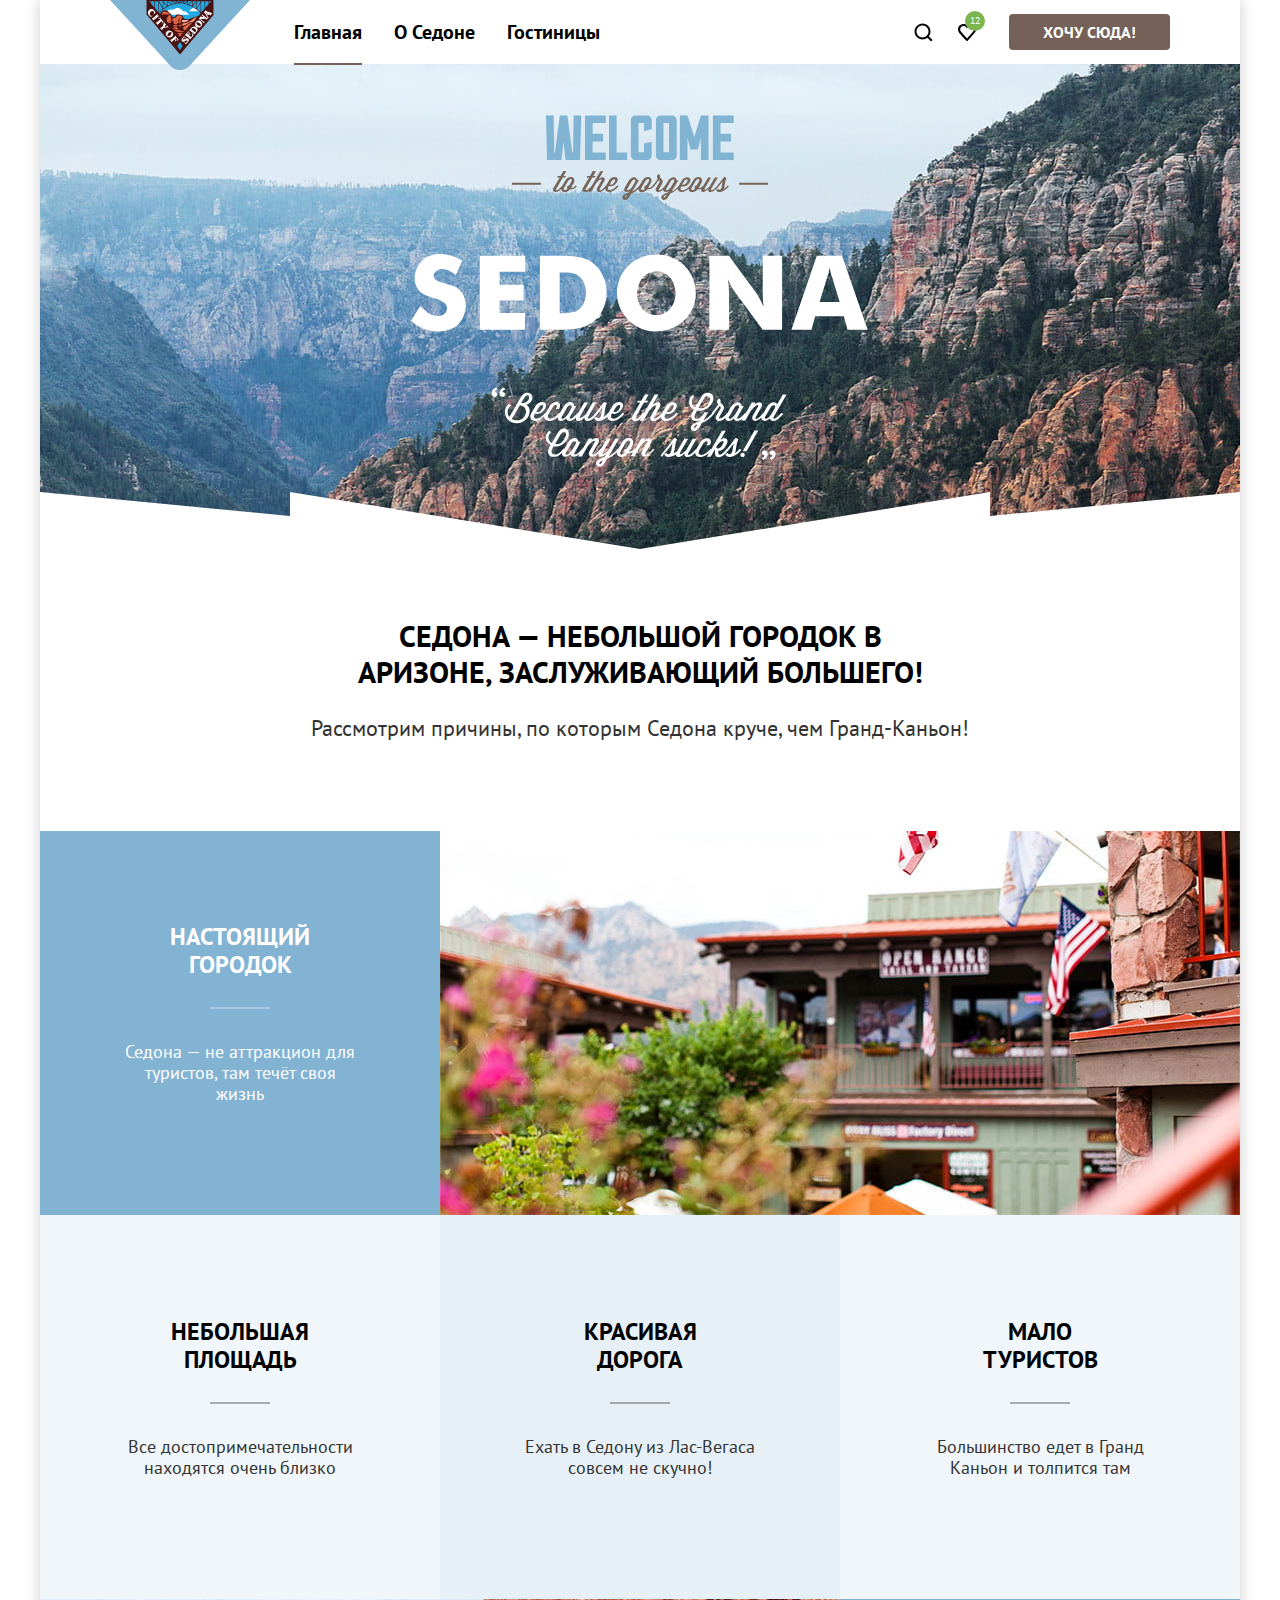
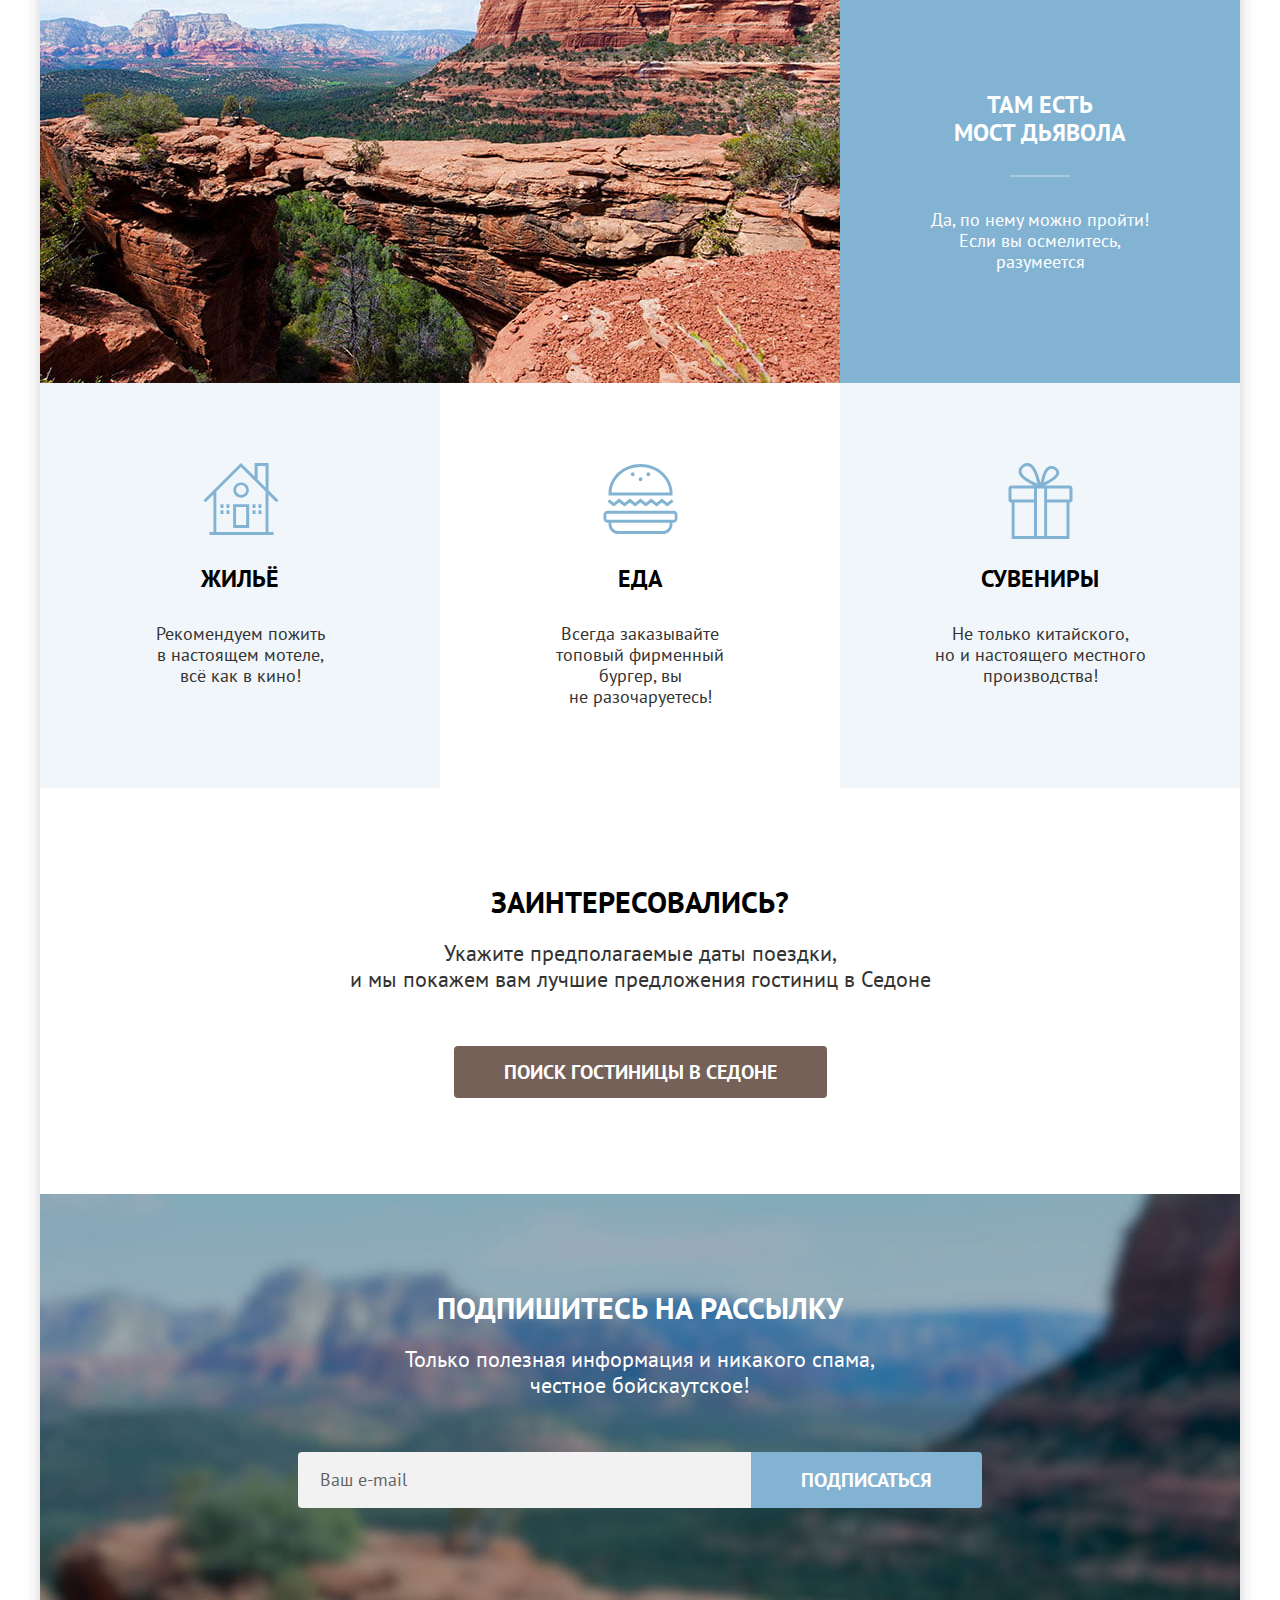
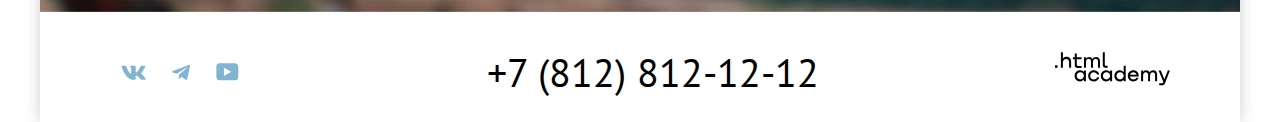
==== commit 1028bf26: "Merge pull request #5 from lemmark193/master" ====
--- a/index.html
+++ b/index.html
@@ -3,45 +3,45 @@
   <head>
     <meta charset="utf-8">
     <title>HTML Academy: Седона</title>
+    <link rel="shortcut icon" href="favicon.ico" type="image/x-icon">
+    <link rel="icon" href="favicon.ico" type="image/x-icon">
     <link rel="stylesheet" href="css/style.css">
   </head>
   <body>
-    <header class="header">
-      <div class="header__wrapper container">
-        <a class="header__logo">
-          <img class="header__image" src="img/desktop/logo.svg" width="140" height="70" alt="Логотип Седоны">
-        </a>
-
-        <nav class="header__navigation navigation">
-          <ul class="navigation__list">
-            <li class="navigation__item navigation__item--current">
-              <a class="navigation__link">Главная</a>
-            </li>
-            <li class="navigation__item">
-              <a class="navigation__link" href="#">О Седоне</a>
-            </li>
-            <li class="navigation__item">
-              <a class="navigation__link" href="catalog.html">Гостиницы</a>
-            </li>
-          </ul>
-
-          <ul class="navigation__user-panel panel">
-            <li class="panel__item">
-              <a class="panel__link" href="#search.html">
-                <img class="panel__icon" src="img/icons/search.svg" width="20" height="20" alt="Поиск">
-              </a>
-            </li>
-            <li class="panel__item panel__item--basket">
-              <a class="panel__link" href="#basket.html">
-                <img class="panel__icon" src="img/icons/heart.svg" width="20" height="20" alt="Корзина">
-              </a>
-            </li>
-            <li class="panel__item panel__item--button">
-              <a class="panel__link button" href="#hotel-search">Хочу сюда!</a>
-            </li>
-          </ul>
-        </nav>
-      </div>
+    <header class="header container">
+      <a class="header__logo">
+        <img class="header__image" src="img/desktop/logo.svg" width="140" height="70" alt="Логотип Седоны">
+      </a>
+
+      <nav class="header__navigation navigation">
+        <ul class="navigation__list">
+          <li class="navigation__item navigation__item--current">
+            <a class="navigation__link">Главная</a>
+          </li>
+          <li class="navigation__item">
+            <a class="navigation__link" href="#">О Седоне</a>
+          </li>
+          <li class="navigation__item">
+            <a class="navigation__link" href="catalog.html">Гостиницы</a>
+          </li>
+        </ul>
+
+        <ul class="navigation__user-panel panel">
+          <li class="panel__item">
+            <a class="panel__link" href="#search.html">
+              <img class="panel__icon" src="img/icons/search.svg" width="20" height="20" alt="Поиск">
+            </a>
+          </li>
+          <li class="panel__item panel__item--basket">
+            <a class="panel__link" href="#basket.html">
+              <img class="panel__icon" src="img/icons/heart.svg" width="20" height="20" alt="Корзина">
+            </a>
+          </li>
+          <li class="panel__item panel__item--button">
+            <a class="panel__link button" href="#hotel-search">Хочу сюда!</a>
+          </li>
+        </ul>
+      </nav>
     </header>
 
     <main class="main-index">
@@ -124,54 +124,52 @@
       </section>
     </main>
 
-    <footer class="footer">
-      <div class="footer__container container">
-        <ul class="footer__social-media social-media">
-          <li class="social-media__item">
-            <a class="social-media__link" href="https://vk.com/htmlacademy">
-              <svg class="social-media__icon" width="25" height="15" viewBox="0 0 25 15" fill="none" xmlns="http://www.w3.org/2000/svg" role="img" aria-label="Иконка Вконтакте">
-                <path fill-rule="evenodd" clip-rule="evenodd" d="M24.1164 1.80445C24.2824 1.25845 24.1164 0.856445 23.3214 0.856445H20.6964C20.0284 0.856445 19.7204 1.20345 19.5534 1.58645C19.5534 1.58645 18.2184 4.78245 16.3274 6.85845C15.7154 7.46045 15.4374 7.65145 15.1034 7.65145C14.9364 7.65145 14.6854 7.46045 14.6854 6.91345V1.80445C14.6854 1.14845 14.5014 0.856445 13.9454 0.856445H9.81738C9.40038 0.856445 9.14938 1.16045 9.14938 1.44945C9.14938 2.07045 10.0954 2.21445 10.1924 3.96245V7.76045C10.1924 8.59345 10.0394 8.74444 9.70538 8.74444C8.81538 8.74444 6.65038 5.53345 5.36538 1.85945C5.11638 1.14445 4.86438 0.856445 4.19338 0.856445H1.56638C0.816382 0.856445 0.666382 1.20345 0.666382 1.58645C0.666382 2.26845 1.55638 5.65645 4.81138 10.1374C6.98138 13.1974 10.0364 14.8564 12.8194 14.8564C14.4884 14.8564 14.6944 14.4884 14.6944 13.8534V11.5404C14.6944 10.8034 14.8524 10.6564 15.3814 10.6564C15.7714 10.6564 16.4384 10.8484 17.9964 12.3234C19.7764 14.0724 20.0694 14.8564 21.0714 14.8564H23.6964C24.4464 14.8564 24.8224 14.4884 24.6064 13.7604C24.3684 13.0364 23.5184 11.9854 22.3914 10.7384C21.7794 10.0284 20.8614 9.26345 20.5824 8.88045C20.1934 8.38945 20.3044 8.17044 20.5824 7.73345C20.5824 7.73345 23.7824 3.30745 24.1154 1.80445H24.1164Z" fill="#83B3D3"/>
-              </svg>
-            </a>
-          </li>
-          <li class="social-media__item">
-            <a class="social-media__link" href="https://t.me/htmlacademy">
-              <svg class="social-media__icon" width="18" height="17" viewBox="0 0 18 17" fill="none" xmlns="http://www.w3.org/2000/svg" role="img" aria-label="Иконка Telegram">
-                <path d="M16.785 0.955705L0.840489 7.1042C-0.247661 7.54126 -0.241365 8.14828 0.640845 8.41897L4.73445 9.69597L14.2058 3.72014C14.6537 3.44766 15.0629 3.59424 14.7265 3.89281L7.05283 10.8183H7.05103L7.05283 10.8192L6.77045 15.0387C7.18413 15.0387 7.36669 14.8489 7.59871 14.625L9.58705 12.6915L13.7229 15.7464C14.4855 16.1664 15.0332 15.9506 15.2229 15.0405L17.9379 2.2453C18.2158 1.13107 17.5126 0.626562 16.785 0.955705Z" fill="#83B3D3"/>
-              </svg>
-            </a>
-          </li>
-          <li class="social-media__item">
-            <a class="social-media__link" href="https://www.youtube.com/user/htmlacademyru">
-              <svg class="social-media__icon" width="23" height="18" viewBox="0 0 23 18" fill="none" xmlns="http://www.w3.org/2000/svg" role="img" aria-label="Иконка YouTube">
-                <path d="M18.9402 0.356445H3.50738C1.64668 0.356445 0.333252 1.9502 0.333252 3.75645V13.8502C0.333252 15.7627 1.64668 17.3564 3.50738 17.3564H19.1591C20.8009 17.3564 22.3333 15.7627 22.3333 13.9564V3.75645C22.1143 1.9502 20.8009 0.356445 18.9402 0.356445ZM7.99494 12.8939V4.81894L15.3283 8.85645L7.99494 12.8939Z" fill="#83B3D3"/>
-              </svg>
-            </a>
-          </li>
-        </ul>
-
-        <a class="footer__number" href="tel:+78128121212">+7 (812) 812-12-12</a>
-
-        <a class="footer__link" href="https://htmlacademy.ru/">
-          <svg class="footer__icon" width="115" height="34" viewBox="0 0 115 34" fill="none" xmlns="http://www.w3.org/2000/svg" role="img" aria-label="Иконка HTML academy">
-            <path d="M0 13.2564V15.8564H2.5V13.2564H0Z" fill="black"/>
-            <path d="M11.6 4.85645C10 4.85645 8.8 5.55645 8 6.55645H7.9V0.356445H5.9V15.8564H7.9V10.5564C7.9 8.45645 9.2 6.95645 11.2 6.95645C13 6.95645 14.1 8.35645 14.1 10.1564V15.8564H16.1V9.75644C16.2 6.75644 14.3 4.85645 11.6 4.85645Z" fill="black"/>
-            <path d="M26.6 5.15645H21.8V1.45645H19.8V5.25645H17.9V7.25645H19.8V13.2564C19.8 14.9564 20.8 15.9564 22.5 15.9564H26.6V13.9564H22.9C22.2 13.9564 21.8 13.5564 21.8 12.8564V7.15645H26.6V5.15645Z" fill="black"/>
-            <path d="M41.1 4.95645C39.5 4.95645 38.2 5.75644 37.6 7.05645H37.5C36.9 5.85645 35.7 4.95645 34.1 4.95645C32.7 4.95645 31.6 5.75645 31 6.75645H30.9V5.15645H29V15.7564H31V10.3564C31 8.35645 32 6.85645 33.6 6.85645C35.1 6.85645 36 7.85645 36 9.45645V15.7564H38V10.1564C38 7.75645 39.4 6.85645 40.6 6.85645C42.1 6.85645 43 7.85645 43 9.45645V15.7564H45V9.25644C45.1 6.75644 43.6 4.95645 41.1 4.95645Z" fill="black"/>
-            <path d="M47.8 13.0564C47.8 14.7564 48.8 15.7564 50.6 15.7564H52.6V13.7564H50.9C50.2 13.7564 49.8 13.3564 49.8 12.6564V0.356445H47.8V13.0564Z" fill="black"/>
-            <path d="M28.9 20.0564C28 18.9564 26.7 18.2564 25 18.2564C21.9 18.2564 19.6 20.5564 19.6 23.8564C19.6 27.1564 21.9 29.4564 25 29.4564C26.8 29.4564 28 28.6564 28.8 27.5564H28.9V29.1564H30.9V18.5564H28.9V20.0564ZM25.3 27.4564C23.1 27.4564 21.7 25.8564 21.7 23.8564C21.7 21.8564 23.1 20.2564 25.3 20.2564C27.5 20.2564 28.9 21.8564 28.9 23.8564C28.9 25.7564 27.5 27.4564 25.3 27.4564Z" fill="black"/>
-            <path d="M44.2 22.3564C43.7 19.9564 41.6 18.2564 38.8 18.2564C35.4 18.2564 33.2 20.7564 33.2 23.8564C33.2 26.9564 35.4 29.4564 38.8 29.4564C41.6 29.4564 43.7 27.6564 44.2 25.2564H42.1C41.7 26.5564 40.4 27.5564 38.8 27.5564C36.6 27.5564 35.2 25.9564 35.2 23.9564C35.2 21.9564 36.6 20.3564 38.8 20.3564C40.4 20.3564 41.6 21.3564 42.1 22.5564H44.2V22.3564Z" fill="black"/>
-            <path d="M55.1 20.0564C54.2 18.9564 52.9 18.2564 51.2 18.2564C48.1 18.2564 45.8 20.5564 45.8 23.8564C45.8 27.1564 48.1 29.4564 51.2 29.4564C53 29.4564 54.2 28.6564 55 27.5564H55.1V29.1564H57.1V18.5564H55.1V20.0564ZM51.5 27.4564C49.3 27.4564 47.9 25.8564 47.9 23.8564C47.9 21.8564 49.3 20.2564 51.5 20.2564C53.7 20.2564 55.1 21.8564 55.1 23.8564C55.1 25.7564 53.6 27.4564 51.5 27.4564Z" fill="black"/>
-            <path d="M68.7 20.1564C67.8 19.0564 66.5 18.2564 64.8 18.2564C61.7 18.2564 59.4 20.5564 59.4 23.8564C59.4 27.1564 61.6 29.4564 64.8 29.4564C66.5 29.4564 67.8 28.6564 68.6 27.6564H68.7V29.1564H70.7V13.7564H68.7V20.1564ZM65.1 27.4564C62.9 27.4564 61.5 25.8564 61.5 23.8564C61.5 21.8564 62.9 20.2564 65.1 20.2564C67.3 20.2564 68.7 21.8564 68.7 23.8564C68.6 25.8564 67.2 27.4564 65.1 27.4564Z" fill="black"/>
-            <path d="M78.3 18.2564C75 18.2564 72.8 20.7564 72.8 23.8564C72.8 26.8564 74.9 29.4564 78.3 29.4564C80.8 29.4564 82.8 28.1564 83.5 25.8564H81.4C80.9 26.8564 79.8 27.4564 78.4 27.4564C76.5 27.4564 75.1 26.1564 75 24.5564H83.8C84 20.9564 81.8 18.2564 78.3 18.2564ZM78.3 20.1564C80 20.1564 81.3 21.1564 81.6 22.7564H75.1C75.4 21.2564 76.6 20.1564 78.3 20.1564Z" fill="black"/>
-            <path d="M98.2 18.2564C96.6 18.2564 95.3 19.0564 94.6 20.2564H94.5C93.9 19.0564 92.7 18.2564 91.1 18.2564C89.7 18.2564 88.6 18.9564 88 20.0564V18.5564H86.1V29.1564H88.1V23.7564C88.1 21.7564 89.1 20.3564 90.7 20.2564C92.2 20.2564 93.1 21.2564 93.1 22.8564V29.1564H95.1V23.5564C95.1 21.1564 96.5 20.2564 97.7 20.2564C99.2 20.2564 100.1 21.2564 100.1 22.8564V29.1564H102.1V22.6564C102.2 20.0564 100.7 18.2564 98.2 18.2564Z" fill="black"/>
-            <path d="M109.4 27.3564L105.8 18.4564H103.6L108.4 30.0564C108.1 30.9564 107.7 31.2564 106.7 31.2564H104.2V33.2564H106.7C108.5 33.2564 109.5 32.4564 110.2 30.6564L114.9 18.4564H112.8L109.4 27.3564Z" fill="black"/>
-          </svg>
-        </a>
-      </div>
+    <footer class="footer container">
+      <ul class="footer__social-media social-media">
+        <li class="social-media__item">
+          <a class="social-media__link" href="https://vk.com/htmlacademy">
+            <svg class="social-media__icon" width="25" height="15" viewBox="0 0 25 15" fill="currentColor" xmlns="http://www.w3.org/2000/svg" role="img" aria-label="Иконка Вконтакте">
+              <path fill-rule="evenodd" clip-rule="evenodd" d="M24.1164 1.80445C24.2824 1.25845 24.1164 0.856445 23.3214 0.856445H20.6964C20.0284 0.856445 19.7204 1.20345 19.5534 1.58645C19.5534 1.58645 18.2184 4.78245 16.3274 6.85845C15.7154 7.46045 15.4374 7.65145 15.1034 7.65145C14.9364 7.65145 14.6854 7.46045 14.6854 6.91345V1.80445C14.6854 1.14845 14.5014 0.856445 13.9454 0.856445H9.81738C9.40038 0.856445 9.14938 1.16045 9.14938 1.44945C9.14938 2.07045 10.0954 2.21445 10.1924 3.96245V7.76045C10.1924 8.59345 10.0394 8.74444 9.70538 8.74444C8.81538 8.74444 6.65038 5.53345 5.36538 1.85945C5.11638 1.14445 4.86438 0.856445 4.19338 0.856445H1.56638C0.816382 0.856445 0.666382 1.20345 0.666382 1.58645C0.666382 2.26845 1.55638 5.65645 4.81138 10.1374C6.98138 13.1974 10.0364 14.8564 12.8194 14.8564C14.4884 14.8564 14.6944 14.4884 14.6944 13.8534V11.5404C14.6944 10.8034 14.8524 10.6564 15.3814 10.6564C15.7714 10.6564 16.4384 10.8484 17.9964 12.3234C19.7764 14.0724 20.0694 14.8564 21.0714 14.8564H23.6964C24.4464 14.8564 24.8224 14.4884 24.6064 13.7604C24.3684 13.0364 23.5184 11.9854 22.3914 10.7384C21.7794 10.0284 20.8614 9.26345 20.5824 8.88045C20.1934 8.38945 20.3044 8.17044 20.5824 7.73345C20.5824 7.73345 23.7824 3.30745 24.1154 1.80445H24.1164Z"/>
+            </svg>
+          </a>
+        </li>
+        <li class="social-media__item">
+          <a class="social-media__link" href="https://t.me/htmlacademy">
+            <svg class="social-media__icon" width="18" height="17" viewBox="0 0 18 17" fill="currentColor" xmlns="http://www.w3.org/2000/svg" role="img" aria-label="Иконка Telegram">
+              <path d="M16.785 0.955705L0.840489 7.1042C-0.247661 7.54126 -0.241365 8.14828 0.640845 8.41897L4.73445 9.69597L14.2058 3.72014C14.6537 3.44766 15.0629 3.59424 14.7265 3.89281L7.05283 10.8183H7.05103L7.05283 10.8192L6.77045 15.0387C7.18413 15.0387 7.36669 14.8489 7.59871 14.625L9.58705 12.6915L13.7229 15.7464C14.4855 16.1664 15.0332 15.9506 15.2229 15.0405L17.9379 2.2453C18.2158 1.13107 17.5126 0.626562 16.785 0.955705Z"/>
+            </svg>
+          </a>
+        </li>
+        <li class="social-media__item">
+          <a class="social-media__link" href="https://www.youtube.com/user/htmlacademyru">
+            <svg class="social-media__icon" width="23" height="18" viewBox="0 0 23 18" fill="currentColor" xmlns="http://www.w3.org/2000/svg" role="img" aria-label="Иконка YouTube">
+              <path d="M18.9402 0.356445H3.50738C1.64668 0.356445 0.333252 1.9502 0.333252 3.75645V13.8502C0.333252 15.7627 1.64668 17.3564 3.50738 17.3564H19.1591C20.8009 17.3564 22.3333 15.7627 22.3333 13.9564V3.75645C22.1143 1.9502 20.8009 0.356445 18.9402 0.356445ZM7.99494 12.8939V4.81894L15.3283 8.85645L7.99494 12.8939Z"/>
+            </svg>
+          </a>
+        </li>
+      </ul>
+
+      <a class="footer__number" href="tel:+78128121212">+7 (812) 812-12-12</a>
+
+      <a class="footer__link" href="https://htmlacademy.ru/">
+        <svg class="footer__icon" width="115" height="34" viewBox="0 0 115 34" fill="currentColor" xmlns="http://www.w3.org/2000/svg" role="img" aria-label="Иконка HTML academy">
+          <path d="M0 13.2564V15.8564H2.5V13.2564H0Z"/>
+          <path d="M11.6 4.85645C10 4.85645 8.8 5.55645 8 6.55645H7.9V0.356445H5.9V15.8564H7.9V10.5564C7.9 8.45645 9.2 6.95645 11.2 6.95645C13 6.95645 14.1 8.35645 14.1 10.1564V15.8564H16.1V9.75644C16.2 6.75644 14.3 4.85645 11.6 4.85645Z"/>
+          <path d="M26.6 5.15645H21.8V1.45645H19.8V5.25645H17.9V7.25645H19.8V13.2564C19.8 14.9564 20.8 15.9564 22.5 15.9564H26.6V13.9564H22.9C22.2 13.9564 21.8 13.5564 21.8 12.8564V7.15645H26.6V5.15645Z"/>
+          <path d="M41.1 4.95645C39.5 4.95645 38.2 5.75644 37.6 7.05645H37.5C36.9 5.85645 35.7 4.95645 34.1 4.95645C32.7 4.95645 31.6 5.75645 31 6.75645H30.9V5.15645H29V15.7564H31V10.3564C31 8.35645 32 6.85645 33.6 6.85645C35.1 6.85645 36 7.85645 36 9.45645V15.7564H38V10.1564C38 7.75645 39.4 6.85645 40.6 6.85645C42.1 6.85645 43 7.85645 43 9.45645V15.7564H45V9.25644C45.1 6.75644 43.6 4.95645 41.1 4.95645Z"/>
+          <path d="M47.8 13.0564C47.8 14.7564 48.8 15.7564 50.6 15.7564H52.6V13.7564H50.9C50.2 13.7564 49.8 13.3564 49.8 12.6564V0.356445H47.8V13.0564Z"/>
+          <path d="M28.9 20.0564C28 18.9564 26.7 18.2564 25 18.2564C21.9 18.2564 19.6 20.5564 19.6 23.8564C19.6 27.1564 21.9 29.4564 25 29.4564C26.8 29.4564 28 28.6564 28.8 27.5564H28.9V29.1564H30.9V18.5564H28.9V20.0564ZM25.3 27.4564C23.1 27.4564 21.7 25.8564 21.7 23.8564C21.7 21.8564 23.1 20.2564 25.3 20.2564C27.5 20.2564 28.9 21.8564 28.9 23.8564C28.9 25.7564 27.5 27.4564 25.3 27.4564Z"/>
+          <path d="M44.2 22.3564C43.7 19.9564 41.6 18.2564 38.8 18.2564C35.4 18.2564 33.2 20.7564 33.2 23.8564C33.2 26.9564 35.4 29.4564 38.8 29.4564C41.6 29.4564 43.7 27.6564 44.2 25.2564H42.1C41.7 26.5564 40.4 27.5564 38.8 27.5564C36.6 27.5564 35.2 25.9564 35.2 23.9564C35.2 21.9564 36.6 20.3564 38.8 20.3564C40.4 20.3564 41.6 21.3564 42.1 22.5564H44.2V22.3564Z"/>
+          <path d="M55.1 20.0564C54.2 18.9564 52.9 18.2564 51.2 18.2564C48.1 18.2564 45.8 20.5564 45.8 23.8564C45.8 27.1564 48.1 29.4564 51.2 29.4564C53 29.4564 54.2 28.6564 55 27.5564H55.1V29.1564H57.1V18.5564H55.1V20.0564ZM51.5 27.4564C49.3 27.4564 47.9 25.8564 47.9 23.8564C47.9 21.8564 49.3 20.2564 51.5 20.2564C53.7 20.2564 55.1 21.8564 55.1 23.8564C55.1 25.7564 53.6 27.4564 51.5 27.4564Z"/>
+          <path d="M68.7 20.1564C67.8 19.0564 66.5 18.2564 64.8 18.2564C61.7 18.2564 59.4 20.5564 59.4 23.8564C59.4 27.1564 61.6 29.4564 64.8 29.4564C66.5 29.4564 67.8 28.6564 68.6 27.6564H68.7V29.1564H70.7V13.7564H68.7V20.1564ZM65.1 27.4564C62.9 27.4564 61.5 25.8564 61.5 23.8564C61.5 21.8564 62.9 20.2564 65.1 20.2564C67.3 20.2564 68.7 21.8564 68.7 23.8564C68.6 25.8564 67.2 27.4564 65.1 27.4564Z"/>
+          <path d="M78.3 18.2564C75 18.2564 72.8 20.7564 72.8 23.8564C72.8 26.8564 74.9 29.4564 78.3 29.4564C80.8 29.4564 82.8 28.1564 83.5 25.8564H81.4C80.9 26.8564 79.8 27.4564 78.4 27.4564C76.5 27.4564 75.1 26.1564 75 24.5564H83.8C84 20.9564 81.8 18.2564 78.3 18.2564ZM78.3 20.1564C80 20.1564 81.3 21.1564 81.6 22.7564H75.1C75.4 21.2564 76.6 20.1564 78.3 20.1564Z"/>
+          <path d="M98.2 18.2564C96.6 18.2564 95.3 19.0564 94.6 20.2564H94.5C93.9 19.0564 92.7 18.2564 91.1 18.2564C89.7 18.2564 88.6 18.9564 88 20.0564V18.5564H86.1V29.1564H88.1V23.7564C88.1 21.7564 89.1 20.3564 90.7 20.2564C92.2 20.2564 93.1 21.2564 93.1 22.8564V29.1564H95.1V23.5564C95.1 21.1564 96.5 20.2564 97.7 20.2564C99.2 20.2564 100.1 21.2564 100.1 22.8564V29.1564H102.1V22.6564C102.2 20.0564 100.7 18.2564 98.2 18.2564Z"/>
+          <path d="M109.4 27.3564L105.8 18.4564H103.6L108.4 30.0564C108.1 30.9564 107.7 31.2564 106.7 31.2564H104.2V33.2564H106.7C108.5 33.2564 109.5 32.4564 110.2 30.6564L114.9 18.4564H112.8L109.4 27.3564Z"/>
+        </svg>
+      </a>
     </footer>
 
-    <section class="modal">
+    <section class="modal" hidden>
       <div class="modal__inner">
         <h2 class="modal__title">Поиск гостиницы в Седоне</h2>
         <button class="modal__close" type="button"><span class="visually-hidden">Закрыть</span></button>
@@ -197,8 +195,8 @@
           <div class="modal__input modal__input--adults number-input">
             <input class="number-input__field" type="number" name="quantity-adult-field" id="quantity-adult-field" min="1" value="2" required>
 
-            <button class="number-input__button number-input__button--decrement" type="button"><span class="controls__sign">Уменьшить количество взрослых на 1</span></button>
-            <button class="number-input__button number-input__button--increment" type="button"><span class="controls__sign">Увеличить количество взрослых на 1</span></button>
+            <button class="number-input__button number-input__button--decrement" type="button"><span class="number-input__sign">Уменьшить количество взрослых на 1</span></button>
+            <button class="number-input__button number-input__button--increment" type="button"><span class="number-input__sign">Увеличить количество взрослых на 1</span></button>
           </div>
 
           <!-- Дети -->
@@ -215,8 +213,8 @@
           <div class="modal__input modal__input--children number-input">
             <input class="number-input__field" type="number" name="quantity-children-field" id="quantity-children-field" min="1" value="2" required>
 
-            <button class="number-input__button number-input__button--decrement" type="button"><span class="controls__sign">Уменьшить количество детей на 1</span></button>
-            <button class="number-input__button number-input__button--increment" type="button"><span class="controls__sign">Увеличить количество детей на 1</span></button>
+            <button class="number-input__button number-input__button--decrement" type="button"><span class="number-input__sign">Уменьшить количество детей на 1</span></button>
+            <button class="number-input__button number-input__button--increment" type="button"><span class="number-input__sign">Увеличить количество детей на 1</span></button>
           </div>
 
           <!-- Найти -->
--- a/css/style.css
+++ b/css/style.css
@@ -36,6 +36,7 @@
   color: #000000;
   margin: 0 auto;
   width: 1200px;
+  box-shadow: 0 0 15px rgba(0, 0, 0, 0.2);
 }
 
 img {
@@ -81,6 +82,7 @@
   margin: 0;
   border-radius: 4px;
   border: none;
+  cursor: pointer;
 }
 
 .button--submit,
@@ -88,12 +90,102 @@
   background-color: #82B3D3;
 }
 
-.button--reset {
-  background-color: transparent;
-}
-
 .button--favorite {
   background-color: #7DB54F;
+}
+
+.button:hover,
+.button:focus-visible {
+  outline: none;
+  background-color: #615048;
+}
+
+@supports not selector(:focus-visible) {
+  .button:focus {
+    outline: none;
+    background-color: #615048;
+  }
+}
+
+.button:active {
+  background-color: #756157;
+}
+
+.button--reset,
+.button--reset:hover,
+.button--reset:focus,
+.button--reset:active {
+  background-color: transparent;
+}
+
+.button--reset:hover {
+  color: rgba(255, 255, 255, 0.6)
+}
+
+.button--reset:focus-visible {
+  outline: 3px solid #83B3D3;
+  outline-offset: -3px;
+  color: #FFFFFF;
+}
+
+@supports not selector(:focus-visible) {
+  .button--reset:focus {
+    outline: 3px solid #83B3D3;
+    outline-offset: -3px;
+    color: #FFFFFF;
+  }
+}
+
+.button--submit:hover,
+.button--submit:focus-visible,
+.button--to-favorite:hover,
+.button--to-favorite:focus-visible,
+.modal .button--submit:active {
+  outline: none;
+  background-color: #68A2CA;
+}
+
+@supports not selector(:focus-visible) {
+  .button--submit:focus,
+  .button--to-favorite:focus {
+    outline: none;
+    background-color: #68A2CA;
+  }
+}
+
+.button:active {
+  color: rgba(255, 255, 255, 0.3)
+}
+
+.button--submit:active,
+.button--to-favorite:active {
+  background-color: #82B3D3;
+}
+
+.button--favorite:hover,
+.button--favorite:focus-visible {
+  background-color: #6C9E42;
+}
+
+@supports not selector(:focus-visible) {
+  .button--favorite:focus {
+    background-color: #6C9E42;
+  }
+}
+
+.button--favorite:active {
+  background-color: #7DB54F;
+}
+
+.button:disabled {
+  color: #FFFFFF;
+  background-color: #E5E5E5;
+  cursor: default;
+}
+
+.button--reset:disabled {
+  color: rgba(255, 255, 255, 0.1);
+  background-color: transparent;
 }
 
 .title {
@@ -114,22 +206,20 @@
 }
 
 /* header */
-.header__wrapper {
+.header {
   display: grid;
   grid-template-columns: 168px 1fr;
-  grid-template-areas: "logo navigation";
 }
 
 .header__logo {
   position: absolute;
   z-index: 100;
-  grid-area: logo;
 }
 
 .navigation {
   display: flex;
   justify-content: space-between;
-  grid-area: navigation;
+  grid-column: 2;
 }
 
 .navigation__list,
@@ -169,9 +259,9 @@
   position: absolute;
   z-index: 100;
   left: 16px;
+  right: 16px;
   bottom: -1px;
   height: 2px;
-  width: calc(100% - 32px);
   background-color: #756157;
 }
 
@@ -231,7 +321,7 @@
   height: 485px;
   padding-top: 51px;
   margin-bottom: 69px;
-  background-color: gray;
+  background-color: rgba(131, 179, 211, 0.5);
   background-image: url("../img/desktop/index-background.jpg");
   background-repeat: no-repeat;
   background-position: center;
@@ -392,19 +482,17 @@
 }
 
 .subscribe__title {
-  margin-bottom: 20px; /* так же в hotel-search */
+  margin-bottom: 20px;
 }
 
 .subscribe__text {
   margin: 0;
-  margin-bottom: 54px; /* так же в hotel-search */
+  margin-bottom: 54px;
 }
 
 .subscribe__form {
   display: flex;
   width: 100%;
-  border-radius: 4px;
-  overflow: hidden;
 }
 
 .subscribe__field {
@@ -412,7 +500,9 @@
   font-size: 18px;
   line-height: 24px;
   flex-grow: 1;
-  border: none;
+  border: 2px solid transparent;
+  border-radius: 4px 0 0 4px;
+  outline-offset: -3px;
   background-color: #f2f2f2;
   margin: 0;
   padding: 14px 20px;
@@ -427,7 +517,7 @@
 }
 
 .subscribe__button {
-  border-radius: 0;
+  border-radius: 0 4px 4px 0;
 }
 
 .subscribe--background-image {
@@ -443,9 +533,10 @@
 }
 
 /* footer */
-.footer__container {
-  display: flex;
-  padding: 40px 70px 30px;
+.footer {
+  display: flex;
+  padding-top: 40px;
+  padding-bottom: 30px;
   align-items: center;
   justify-content: space-between;
 }
@@ -469,14 +560,55 @@
   align-items: center;
   justify-content: center;
   height: 100%;
+  color: #83B3D3;
+}
+
+.social-media__link:hover,
+.social-media__link:focus-visible {
+  color: #68A2CA;
+}
+
+@supports not selector(:focus-visible) {
+  .social-media__link:focus {
+    color: #68A2CA;
+  }
+}
+
+.social-media__link:active {
+  color: #68A2CA;
+  opacity: 0.3;
 }
 
 .footer__number {
   font-size: 40px;
   line-height: 40px;
   font-weight: 400;
-  color: inherit;
   text-decoration: none;
+}
+
+.footer__number,
+.footer__link {
+  color: #000000;
+}
+
+.footer__number:hover,
+.footer__number:focus-visible,
+.footer__link:hover,
+.footer__link:focus-visible {
+  color: #756157;
+}
+
+@supports not selector(:focus-visible) {
+  .footer__number:focus,
+  .footer__link:focus  {
+    color: #756157;
+  }
+}
+
+.footer__number:active,
+.footer__link:active {
+  color: #756157;
+  opacity: 0.3;
 }
 
 
@@ -514,10 +646,15 @@
   margin-right: 11px;
 }
 
+.breadcrumbs__item:last-child {
+  margin-right: 0;
+}
+
 .breadcrumbs__link {
   display: flex;
   align-items: center;
   justify-content: center;
+  border-radius: 3px;
 }
 
 .breadcrumbs__item:not(:first-child) {
@@ -585,6 +722,44 @@
   position: relative;
 }
 
+.group__label--checkbox:hover,
+.group__label--radio:hover,
+.breadcrumbs__link:not(.breadcrumbs__link--current):hover {
+  opacity: 0.6;
+}
+
+.group__field:focus-visible + .group__label--checkbox,
+.group__field:focus-visible + .group__label--radio,
+.breadcrumbs__link:not(.breadcrumbs__link--current):focus-visible {
+  opacity: 1;
+}
+
+.group__field:focus-visible + .group__label--checkbox::before,
+.group__field:focus-visible + .group__label--radio::before,
+.breadcrumbs__link:not(.breadcrumbs__link--current):focus-visible {
+  outline: 3px solid #83B3D3;
+}
+
+@supports not selector(:focus-visible) {
+  .group__field:focus + .group__label--checkbox,
+  .group__field:focus + .group__label--radio,
+  .breadcrumbs__link:not(.breadcrumbs__link--current):focus {
+    opacity: 1;
+  }
+
+  .group__field:focus + .group__label--checkbox::before,
+  .group__field:focus + .group__label--radio::before .breadcrumbs__link,
+  .breadcrumbs__link:not(.breadcrumbs__link--current):focus {
+    outline: 3px solid #83B3D3;
+  }
+}
+
+.group__label--checkbox:active,
+.group__label--radio:active,
+.breadcrumbs__link:not(.breadcrumbs__link--current):active {
+  opacity: 0.3;
+}
+
 .group__label--checkbox::before,
 .group__label--radio::before {
   content: "";
@@ -629,8 +804,6 @@
   display: flex;
   margin: 0;
   margin-bottom: 36px;
-  border-radius: 5px;
-  overflow: hidden;
 }
 
 .group--price-range .group__item {
@@ -643,15 +816,28 @@
   margin-right: 0;
 }
 
-.group--price-range input {
+.group--price-range .group__field {
   width: 100%;
   margin: 0;
-  padding: 12px 20px;
+  padding: 10px 40px 10px 18px;
   font-family: inherit;
   font-size: 18px;
   line-height: 24px;
   font-weight: 700;
-  border: none;
+  border: 2px solid transparent;
+}
+
+.group--price-range .group__field:focus {
+  position: relative;
+  z-index: 1;
+}
+
+.group__field--price-from {
+  border-radius: 5px 0 0 5px;
+}
+
+.group__field--price-to {
+  border-radius: 0 5px 5px 0;
 }
 
 /* hide input[type=number] arrows*/
@@ -663,10 +849,10 @@
 .group--price-range input[type=number] {
   -moz-appearance: textfield;
 }
-/*  */
 
 .group--price-range .group__label {
   position: absolute;
+  z-index: 1;
   top: 50%;
   right: 20px;
   transform: translateY(-50%);
@@ -724,6 +910,23 @@
   border: none;
 }
 
+.slider__button:hover {
+  box-shadow: 0 4px 10px rgba(0, 0, 0, 0.25);
+}
+
+.slider__button:focus-visible {
+  outline: 3px solid #83B3D3;
+}
+
+@supports not selector(:focus-visible) {
+  .slider__button:focus {
+    outline: 3px solid #83B3D3;
+  }
+}
+
+.slider__button:active {
+  outline: 2px solid #83B3D3;
+}
 
 /* controls */
 .form-controls {
@@ -759,6 +962,7 @@
 
 .content__info {
   display: flex;
+  align-items: center;
   margin-bottom: 40px;
 }
 
@@ -768,39 +972,74 @@
   text-transform: uppercase;
   margin: 0;
   margin-right: auto;
-  align-self: center;
 }
 
 .sort {
-  position: relative;
+  display: grid;
+  grid-template-columns: min-content 32px;
+  margin-right: 70px;
+}
+
+.sort__select {
+  grid-row: 1;
+  grid-column: 1 / -1;
+  z-index: 1;
   width: 292px;
-  padding: 14px 40px 14px 20px;
-  margin-right: 70px;
+  padding: 12px 40px 12px 20px;
+  font-family: inherit;
   font-size: 18px;
   line-height: 21px;
   font-weight: 400;
   color: #333333;
   border: 2px solid #E5E5E5;
   border-radius: 4px;
-}
-
-.sort::after {
-  content: "";
-  width: 12px;
-  height: 8px;
-  position: absolute;
-  top: 50%;
-  right: 20px;
-  transform: translateY(-50%);
-  background-image: url("../img/icons/select-arrow.svg");
-  background-repeat: no-repeat;
-  background-position: center;
-}
-
-.sort:hover::after {
-  transition: all 0.2s step-end;
-  transform-origin: 50% 25%;
-  transform: rotate(180deg);
+  background-color: transparent;
+  cursor: pointer;
+  -webkit-appearance: none;
+  -moz-appearance: none;
+  appearance: none;
+}
+
+.sort__arrow {
+  grid-row: 1;
+  grid-column: 2;
+  align-self: center;
+}
+
+.sort__select:hover {
+  border-color: #68A2CA;
+}
+
+.sort__select:focus-visible {
+  outline: none;
+  border-color: #68A2CA;
+}
+
+@supports not selector(:focus-visible) {
+  .sort__select:focus {
+    outline: none;
+    border-color: #68A2CA;
+  }
+}
+
+.sort__select:active {
+  outline: none;
+  border-color: #3F5E72;
+}
+
+.sort__select:disabled,
+.sort__select:disabled + .sort__arrow  {
+  opacity: 0.3;
+}
+
+.sort__select:disabled {
+  border-color: #000000;
+  cursor: default;
+}
+
+.sort__select option {
+  height: 48px;
+  background-color: cyan;
 }
 
 .view-controls {
@@ -820,14 +1059,39 @@
 }
 
 .view-controls__button {
-  margin: 0;
-  padding: 0 16px;
+  display: flex;
+  justify-content: center;
+  align-items: center;
+  width: 48px;
+  height: 48px;
+  margin: 0;
+  padding: 0;
   background-color: #ffffff;
   border: 2px solid #E5E5E5;
   border-radius: 4px;
 }
 
 .view-controls__item--current .view-controls__button {
+  border-color: #000000;
+}
+
+.view-controls__button:hover {
+  border-color: #000000;
+}
+
+.view-controls__button:focus-visible {
+  outline: none;
+  border-color: #68A2CA;
+}
+
+@supports not selector(:focus-visible) {
+  .view-controls__button:focus {
+    outline: none;
+    border-color: #68A2CA;
+  }
+}
+
+.view-controls__button:active {
   border-color: #000000;
 }
 
@@ -886,6 +1150,11 @@
   font-weight: 400;
   color: #333333;
   margin-bottom: 16px;
+}
+
+.cards__description,
+.cards__price {
+  max-width: 140px;
 }
 
 .cards__group {
@@ -962,10 +1231,30 @@
   background-color: #F2F2F2;
 }
 
-.pagination__item:nth-last-child(2) .pagination__link {
+.pagination__item--more .pagination__link {
   font-weight: 400;
   color: #000000;
   background-color: transparent;
+}
+
+.pagination__item--default .pagination__link:hover,
+.pagination__item--default .pagination__link:focus-visible {
+  outline: none;
+  border: 1px solid #82B3D3;
+  background-color: #68A2CA;
+}
+
+@supports not selector(:focus-visible) {
+  .pagination__item--default .pagination__link:focus {
+    outline: none;
+    border: 1px solid #82B3D3;
+    background-color: #68A2CA;
+  }
+}
+
+.pagination__item--default .pagination__link:active {
+  background-color: #82B3D3;
+  color: rgba(255, 255, 255, 0.3);
 }
 
 
@@ -1001,6 +1290,7 @@
   background-color: #f2f2f2;
   border-radius: 50%;
   border: none;
+  cursor: pointer;
 }
 
 .modal__close::before,
@@ -1034,7 +1324,7 @@
 .modal__form {
   display: grid;
   grid-template-columns: 137px 110px 1fr 131px 110px;
-  grid-template-rows: repeat(7, minmax(48px, auto));
+  grid-auto-rows: minmax(48px, auto);
   align-items: center;
   font-size: 20px;
   line-height: 24px;
@@ -1063,7 +1353,7 @@
 }
 
 .modal__submit {
-  grid-area: -2 / 1 / -1 / -1;
+  grid-column: 1 / -1;
 }
 
 .modal__input-wrapper {
@@ -1107,24 +1397,48 @@
   color: rgba(0, 0, 0, 0.6);
 }
 
-.modal__input-wrapper .modal__field:hover {
+.modal__close:hover,
+.modal__input-wrapper .modal__field:hover,
+.subscribe__field:hover,
+.group--price-range .group__field:hover {
   background-color: #E6E6E6;
 }
 
-.modal__input-wrapper .modal__field:focus {
+.modal__close:focus-visible,
+.modal__input-wrapper .modal__field:focus,
+.subscribe__field:focus,
+.group--price-range .group__field:focus {
   background-color: #E6E6E6;
   outline: 3px solid #83B3D3;
 }
 
-.modal__input-wrapper .modal__field:active {
+.modal__input-wrapper .modal__field:active,
+.subscribe__field:active,
+.group--price-range .group__field:active {
   outline: none;
   background-color: #F2F2F2;
   border: 2px solid #000000;
 }
 
+.modal__close:active {
+  background-color: #E6E6E6;
+}
+
+.modal__close:active::after,
+.modal__close:active::before {
+  opacity: 0.3;
+}
+
+@supports not selector(:focus-visible) {
+  .modal__close:focus {
+    background-color: #E6E6E6;
+    outline: 3px solid #83B3D3;
+  }
+}
+
 .modal__message {
   width: 100%;
-  margin: 4px 20px 23px;
+  margin: 4px 20px 10px;
   font-size: 16px;
   line-height: 21px;
   font-weight: 400;
@@ -1193,6 +1507,16 @@
 .number-input {
   display: grid;
   grid-template-columns: 40px 30px 40px;
+  border-radius: 4px;
+}
+
+.number-input:focus-within {
+  outline: 3px solid #83B3D3;
+}
+
+.number-input:focus-within .number-input__field,
+.number-input:focus-within .number-input__button {
+  background-color: #E6E6E6;
 }
 
 .number-input__field {
@@ -1220,6 +1544,7 @@
   background-color: #f2f2f2;
   border: none;
   outline: none;
+  cursor: pointer;
 }
 
 .number-input__button--decrement {
@@ -1231,7 +1556,7 @@
   border-radius: 0 4px 4px 0;
 }
 
-.controls__sign {
+.number-input__sign {
   width: 14px;
   height: 14px;
   overflow: hidden;
@@ -1239,9 +1564,9 @@
   opacity: 0.3;
 }
 
-.number-input__button--decrement .controls__sign::before,
-.number-input__button--increment .controls__sign::before,
-.number-input__button--increment .controls__sign::after {
+.number-input__button--decrement .number-input__sign::before,
+.number-input__button--increment .number-input__sign::before,
+.number-input__button--increment .number-input__sign::after {
   content: "";
   visibility: visible;
   position: absolute;
@@ -1252,37 +1577,37 @@
   background-color: #756157;
 }
 
-.number-input__button--decrement .controls__sign::before,
-.number-input__button--increment .controls__sign::before {
+.number-input__button--decrement .number-input__sign::before,
+.number-input__button--increment .number-input__sign::before {
   transform: translate(-50%, -50%);
 }
 
-.number-input__button--increment .controls__sign::after {
+.number-input__button--increment .number-input__sign::after {
   transform: translate(-50%, -50%) rotate(90deg);
 }
 
-.number-input__button:hover .controls__sign::before,
-.number-input__button:hover .controls__sign::before,
-.number-input__button:hover .controls__sign::after,
-.number-input__button:active .controls__sign::before,
-.number-input__button:active .controls__sign::before,
-.number-input__button:active .controls__sign::after,
-.number-input__button:focus .controls__sign::before,
-.number-input__button:focus .controls__sign::before,
-.number-input__button:focus .controls__sign::after {
+.number-input__button:hover .number-input__sign::before,
+.number-input__button:hover .number-input__sign::before,
+.number-input__button:hover .number-input__sign::after,
+.number-input__button:active .number-input__sign::before,
+.number-input__button:active .number-input__sign::before,
+.number-input__button:active .number-input__sign::after,
+.number-input__button:focus .number-input__sign::before,
+.number-input__button:focus .number-input__sign::before,
+.number-input__button:focus .number-input__sign::after {
   background-color: #000000;
 }
 
-.number-input__button:hover .controls__sign,
-.number-input__button:focus .controls__sign {
+.number-input__button:hover .number-input__sign,
+.number-input__button:focus-visible .number-input__sign {
   opacity: 1;
 }
 
-.number-input__button:active .controls__sign {
+.number-input__button:active .number-input__sign {
   opacity: 0.2;
 }
 
-.number-input__button:focus::after {
+.number-input__button:focus-visible::after {
   content: "";
   position: absolute;
   top: 50%;
@@ -1294,9 +1619,23 @@
   border-radius: 4px;
 }
 
+@supports not selector(:focus-visible) {
+  .number-input__button:focus::after {
+    content: "";
+    position: absolute;
+    top: 50%;
+    left: 50%;
+    transform: translate(-50%, -50%);
+    width: 20px;
+    height: 20px;
+    outline: 3px solid #82B3D3;
+    border-radius: 4px;
+  }
+}
+
 .modal__submit {
-  width: 100%;
-  padding: 18px 50px;
+  margin-top: 48px;;
+  padding: 18px 0;
   font-size: inherit;
   line-height: inherit;
   background-color: #83B3D3;
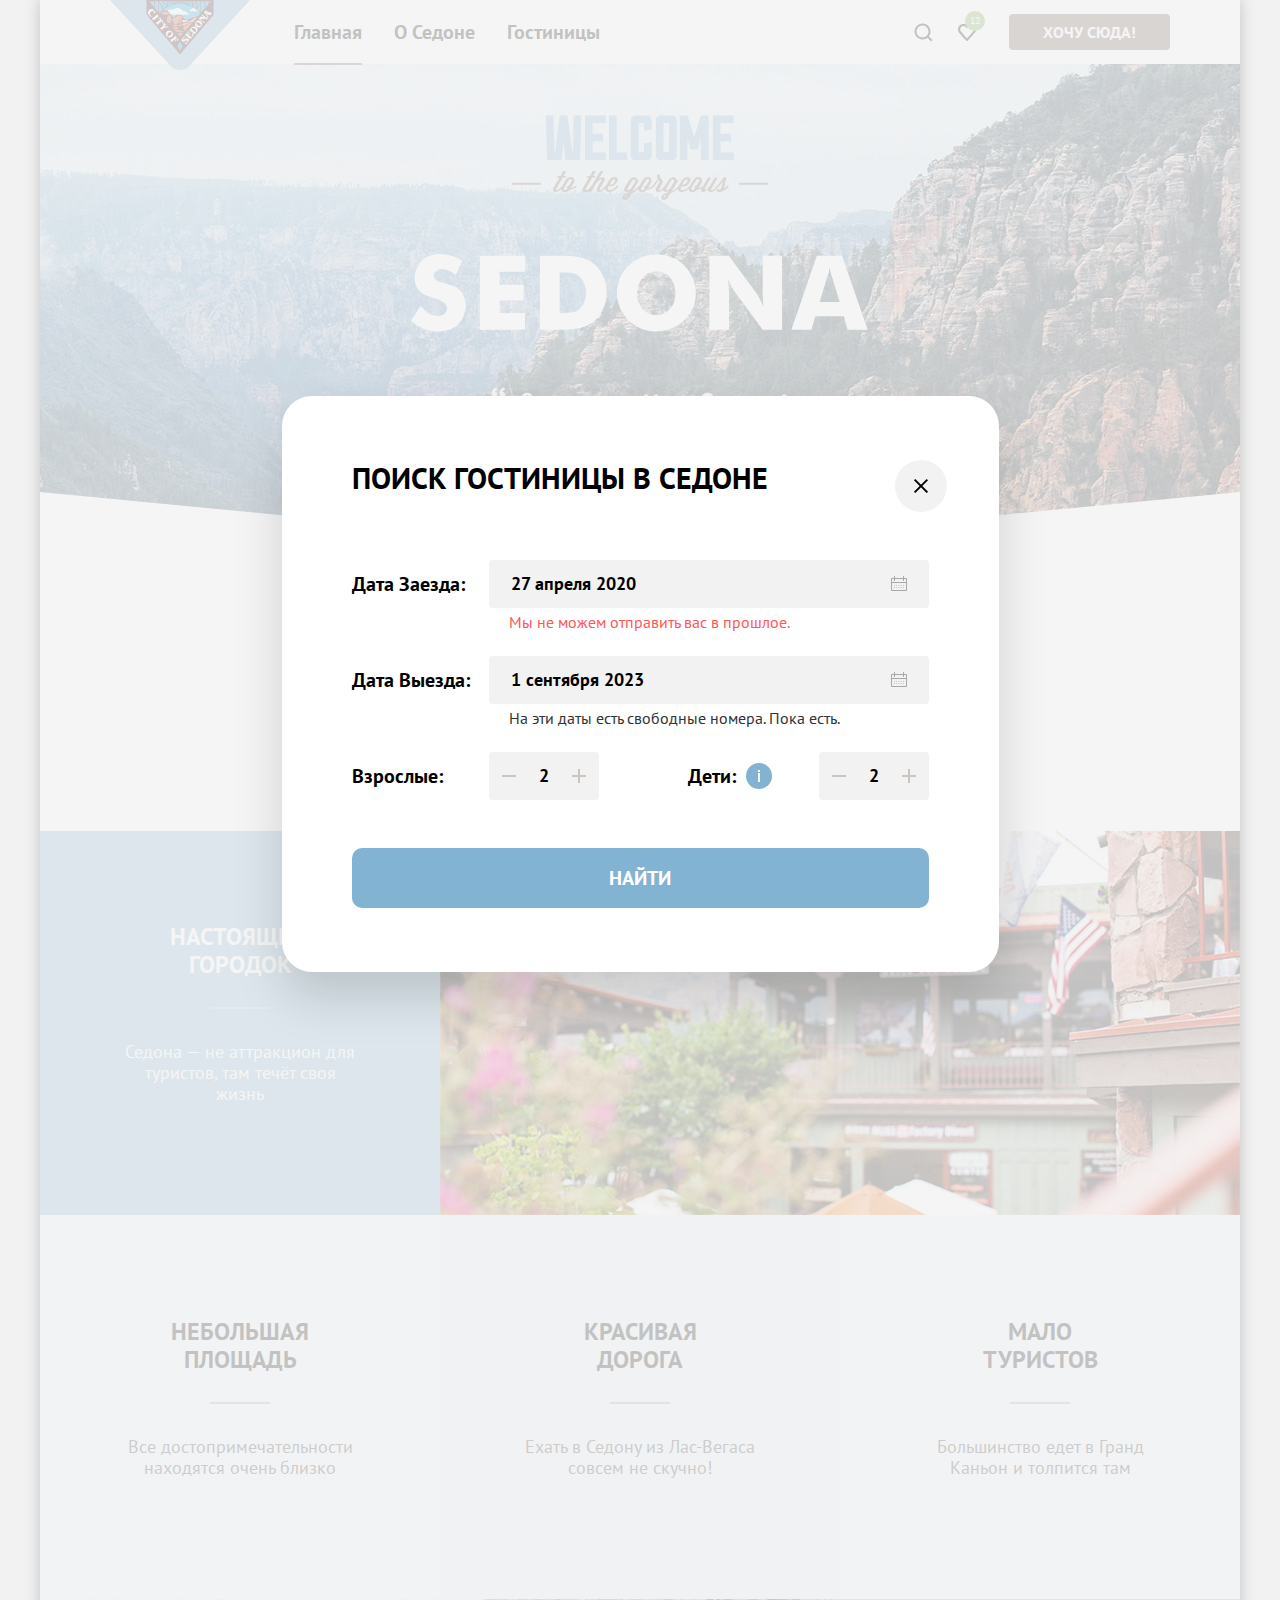
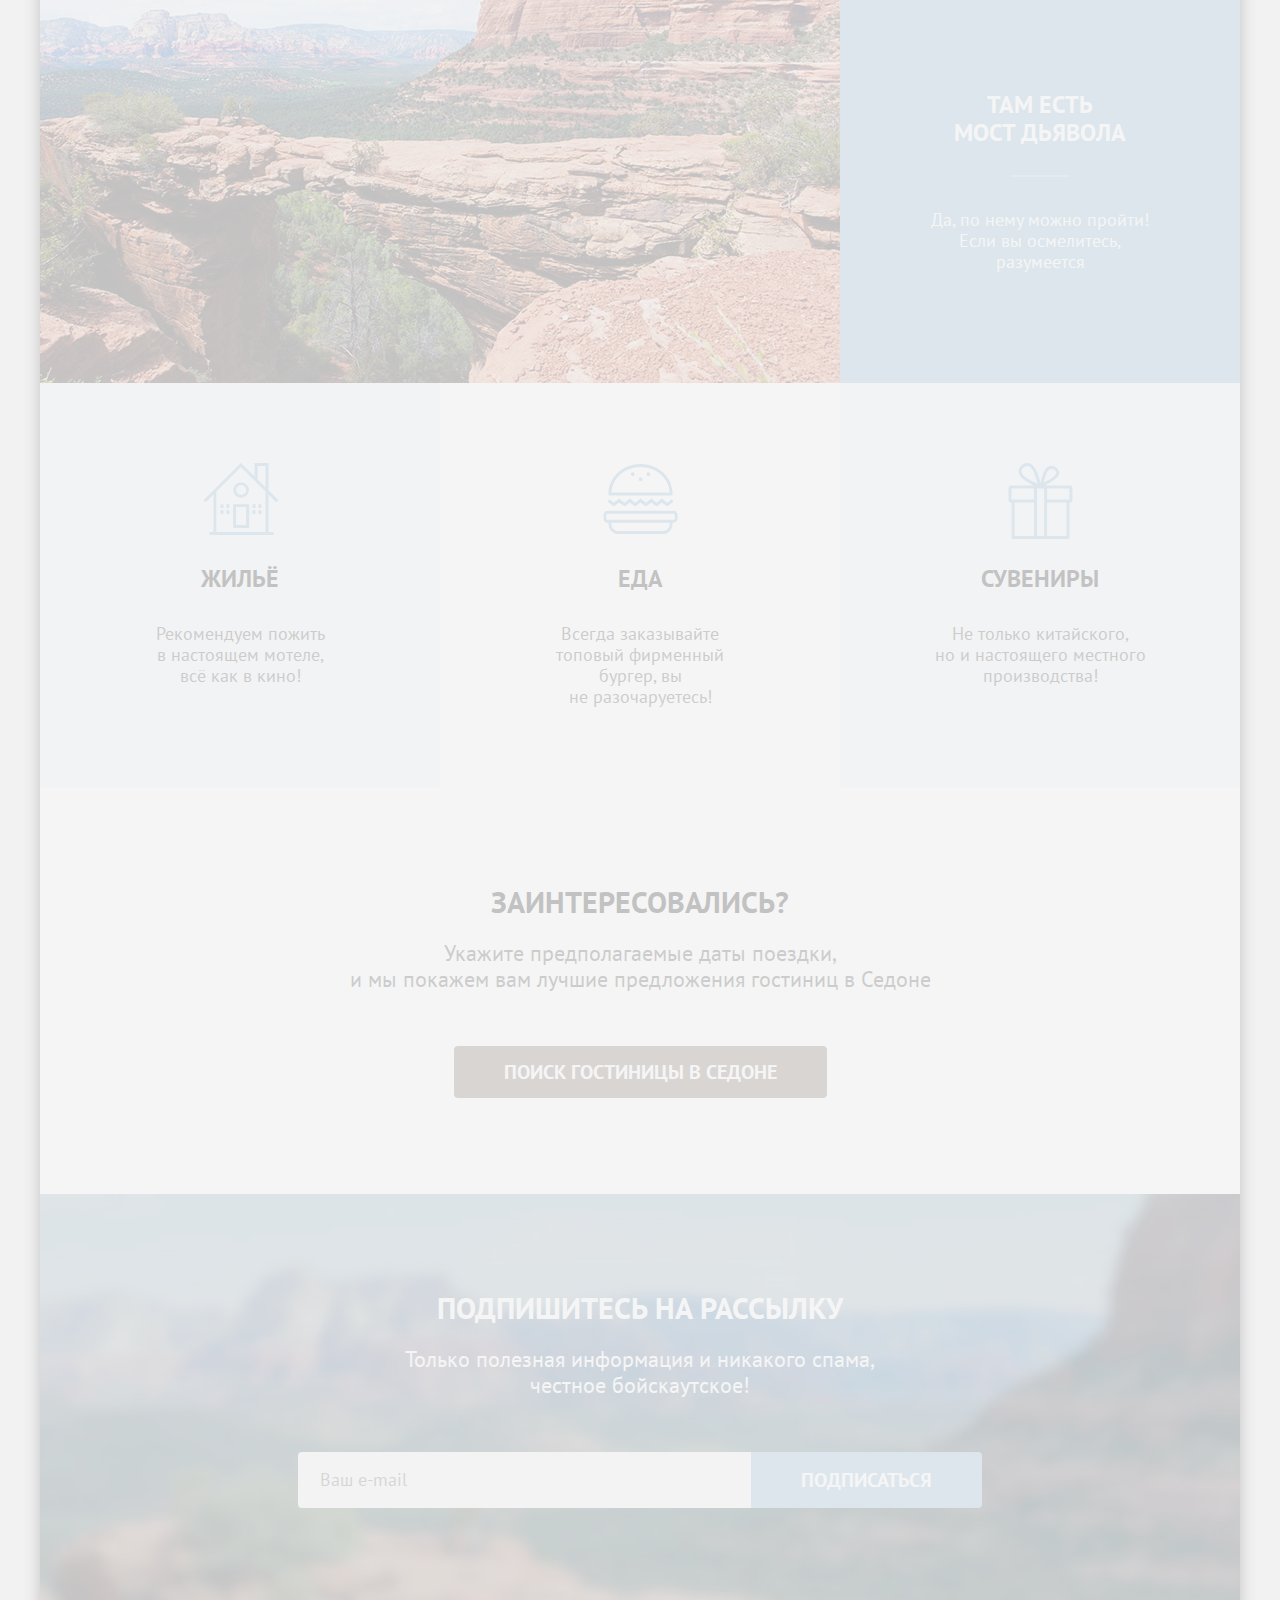
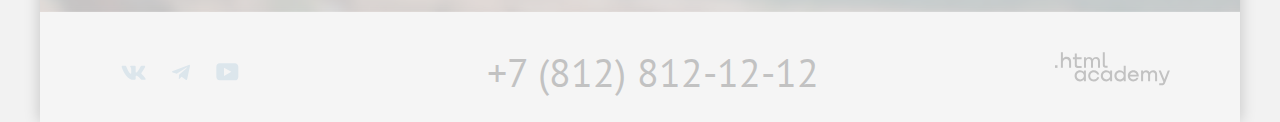
==== commit 44be7605: "Оптимизирует позиционирование кнопок слайдера и кнопку закрытия модального окна" ====
--- a/index.html
+++ b/index.html
@@ -51,7 +51,6 @@
         <div class="main-index__picture-wrapper">
           <img class="main-index__welcome-image" src="img/desktop/welcome.svg" width="458" height="352" alt="Welcome to georgeous Sedona. 'Because the Grand Canyon sucks!'">
         </div>
-        <!-- <img class="main-index__promo-image" src="img/desktop/preview.jpg" width="1200" height="485" alt="Скалистый пейзаж Седоны."> -->
 
         <h2 class="main-index__description-title title">Седона &mdash; небольшой городок в Аризоне, заслуживающий большего!</h2>
         <p class="main-index__text text">Рассмотрим причины, по которым Седона круче, чем Гранд-Каньон!</p>
@@ -169,10 +168,10 @@
       </a>
     </footer>
 
-    <section class="modal" hidden>
+    <section class="modal">
       <div class="modal__inner">
         <h2 class="modal__title">Поиск гостиницы в Седоне</h2>
-        <button class="modal__close" type="button"><span class="visually-hidden">Закрыть</span></button>
+        <button class="modal__close" type="button"><span class="modal__close-sign">Закрыть</span></button>
 
         <form class="modal__form" action="https://echo.htmlacademy.ru/" method="post">
 
--- a/css/style.css
+++ b/css/style.css
@@ -20,6 +20,7 @@
 
 html {
   box-sizing: border-box;
+  background-color: #f2f2f2;
 }
 
 *,
@@ -36,6 +37,7 @@
   color: #000000;
   margin: 0 auto;
   width: 1200px;
+  background-color: #ffffff;
   box-shadow: 0 0 15px rgba(0, 0, 0, 0.2);
 }
 
@@ -140,7 +142,7 @@
 .button--submit:focus-visible,
 .button--to-favorite:hover,
 .button--to-favorite:focus-visible,
-.modal .button--submit:active {
+.modal__submit:active {
   outline: none;
   background-color: #68A2CA;
 }
@@ -694,6 +696,7 @@
 }
 
 .group__title {
+  padding: 0;
   font-size: 20px;
   line-height: 24px;
   margin-bottom: 32px;
@@ -717,9 +720,11 @@
   margin-bottom: 0;
 }
 
-.group__label {
+.group__label--checkbox,
+.group__label--radio {
+  position: relative;
   padding-left: 36px;
-  position: relative;
+  cursor: pointer;
 }
 
 .group__label--checkbox:hover,
@@ -760,6 +765,12 @@
   opacity: 0.3;
 }
 
+.group__field:disabled + .group__label--checkbox,
+.group__field:disabled + .group__label--radio {
+  opacity: 0.1;
+  cursor: default;
+}
+
 .group__label--checkbox::before,
 .group__label--radio::before {
   content: "";
@@ -875,7 +886,10 @@
 }
 
 .slider__range {
-  width: 80%;
+  position: absolute;
+  top: 0;
+  left: 0;
+  right: 20%;
   height: 100%;
   background-color: #ffffff;
 }
@@ -896,7 +910,7 @@
 }
 
 .slider__item--to {
-  left: calc(80% - 20px);
+  right: 0;
 }
 
 .slider__button {
@@ -908,6 +922,7 @@
   background-color: #ffffff;
   border-radius: 5px;
   border: none;
+  cursor: pointer;
 }
 
 .slider__button:hover {
@@ -1282,6 +1297,9 @@
 
 .modal__close {
   position: absolute;
+  /* display: flex;
+  justify-content: center;
+  align-self: center; */
   top: 64px;
   right: 52px;
   margin: 0;
@@ -1293,9 +1311,22 @@
   cursor: pointer;
 }
 
-.modal__close::before,
-.modal__close::after {
+.modal__close-sign {
+  display: block;
+  position: absolute;
+  top: 50%;
+  left: 50%;
+  transform: translate(-50%, -50%);
+  width: 20px;
+  height: 20px;
+  overflow: hidden;
+  visibility: hidden;
+}
+
+.modal__close-sign::before,
+.modal__close-sign::after {
   content: "";
+  visibility: visible;
   position: absolute;
   top: 50%;
   left: 50%;
@@ -1304,11 +1335,11 @@
   background-color: #000000;
 }
 
-.modal__close::before {
+.modal__close-sign::before {
   transform: translate(-50%, -50%) rotate(45deg);
 }
 
-.modal__close::after {
+.modal__close-sign::after {
   transform: translate(-50%, -50%) rotate(-45deg);
 }
 
@@ -1323,8 +1354,9 @@
 
 .modal__form {
   display: grid;
-  grid-template-columns: 137px 110px 1fr 131px 110px;
+  grid-template-columns: 130px 110px 1fr 110px;
   grid-auto-rows: minmax(48px, auto);
+  gap: 0 7px;
   align-items: center;
   font-size: 20px;
   line-height: 24px;
@@ -1336,7 +1368,8 @@
 }
 
 .modal__right-column {
-  grid-column: 4;
+  grid-column: 3;
+  justify-self: end;
 }
 
 .modal__input-wrapper,
@@ -1424,8 +1457,7 @@
   background-color: #E6E6E6;
 }
 
-.modal__close:active::after,
-.modal__close:active::before {
+.modal__close:active .modal__close-sign {
   opacity: 0.3;
 }
 
@@ -1437,7 +1469,6 @@
 }
 
 .modal__message {
-  width: 100%;
   margin: 4px 20px 10px;
   font-size: 16px;
   line-height: 21px;
@@ -1446,19 +1477,31 @@
   align-self: start;
 }
 
+.modal__field:disabled {
+  background-color: #F2F2F2;
+  border-color: #000000;
+  opacity: 0.1;
+}
+
 .modal__message--error {
   color: #FF5757;
 }
 
 /* quantity */
 .modal__right-column {
-  display: grid;
-  grid-template-columns: auto auto;
-  column-gap: 10px;
+  display: flex;
   align-items: center;
+  max-width: 100%;
+  padding-right: 40px;
+}
+
+.modal__right-column .modal__label {
+  margin-right: 10px;
+  word-wrap: break-word;
 }
 
 .modal__info {
+  flex-shrink: 0;
   position: relative;
   display: flex;
   justify-content: center;
@@ -1467,7 +1510,6 @@
   height: 26px;
   background-color: #83B3D3;
   border-radius: 50%;
-  margin-right: 46px;
 }
 
 .modal__tooltip {
@@ -1475,7 +1517,7 @@
   position: absolute;
   top: 40px;
   left: 50%;
-  transform: translateX(-52%);
+  transform: translateX(-50%);
   width: 256px;
   margin: 0;
   padding: 15px 22px 18px;
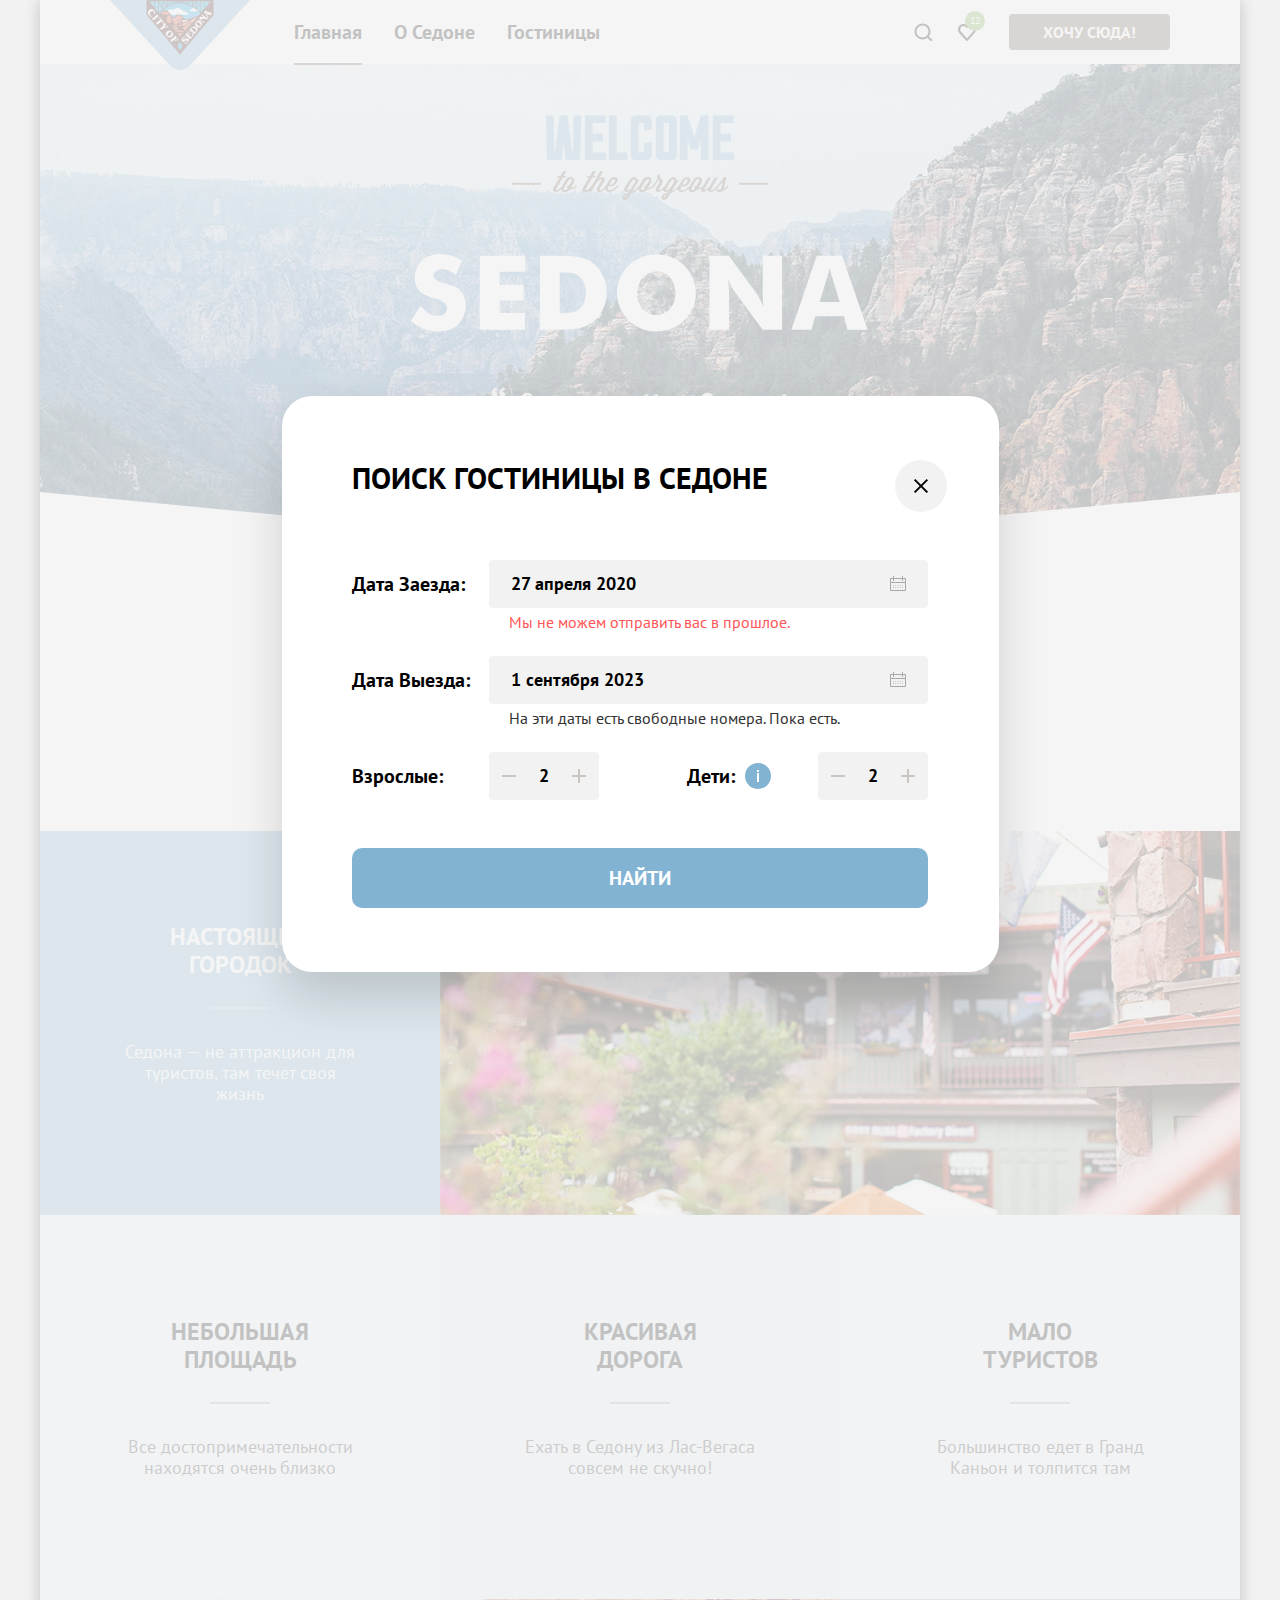
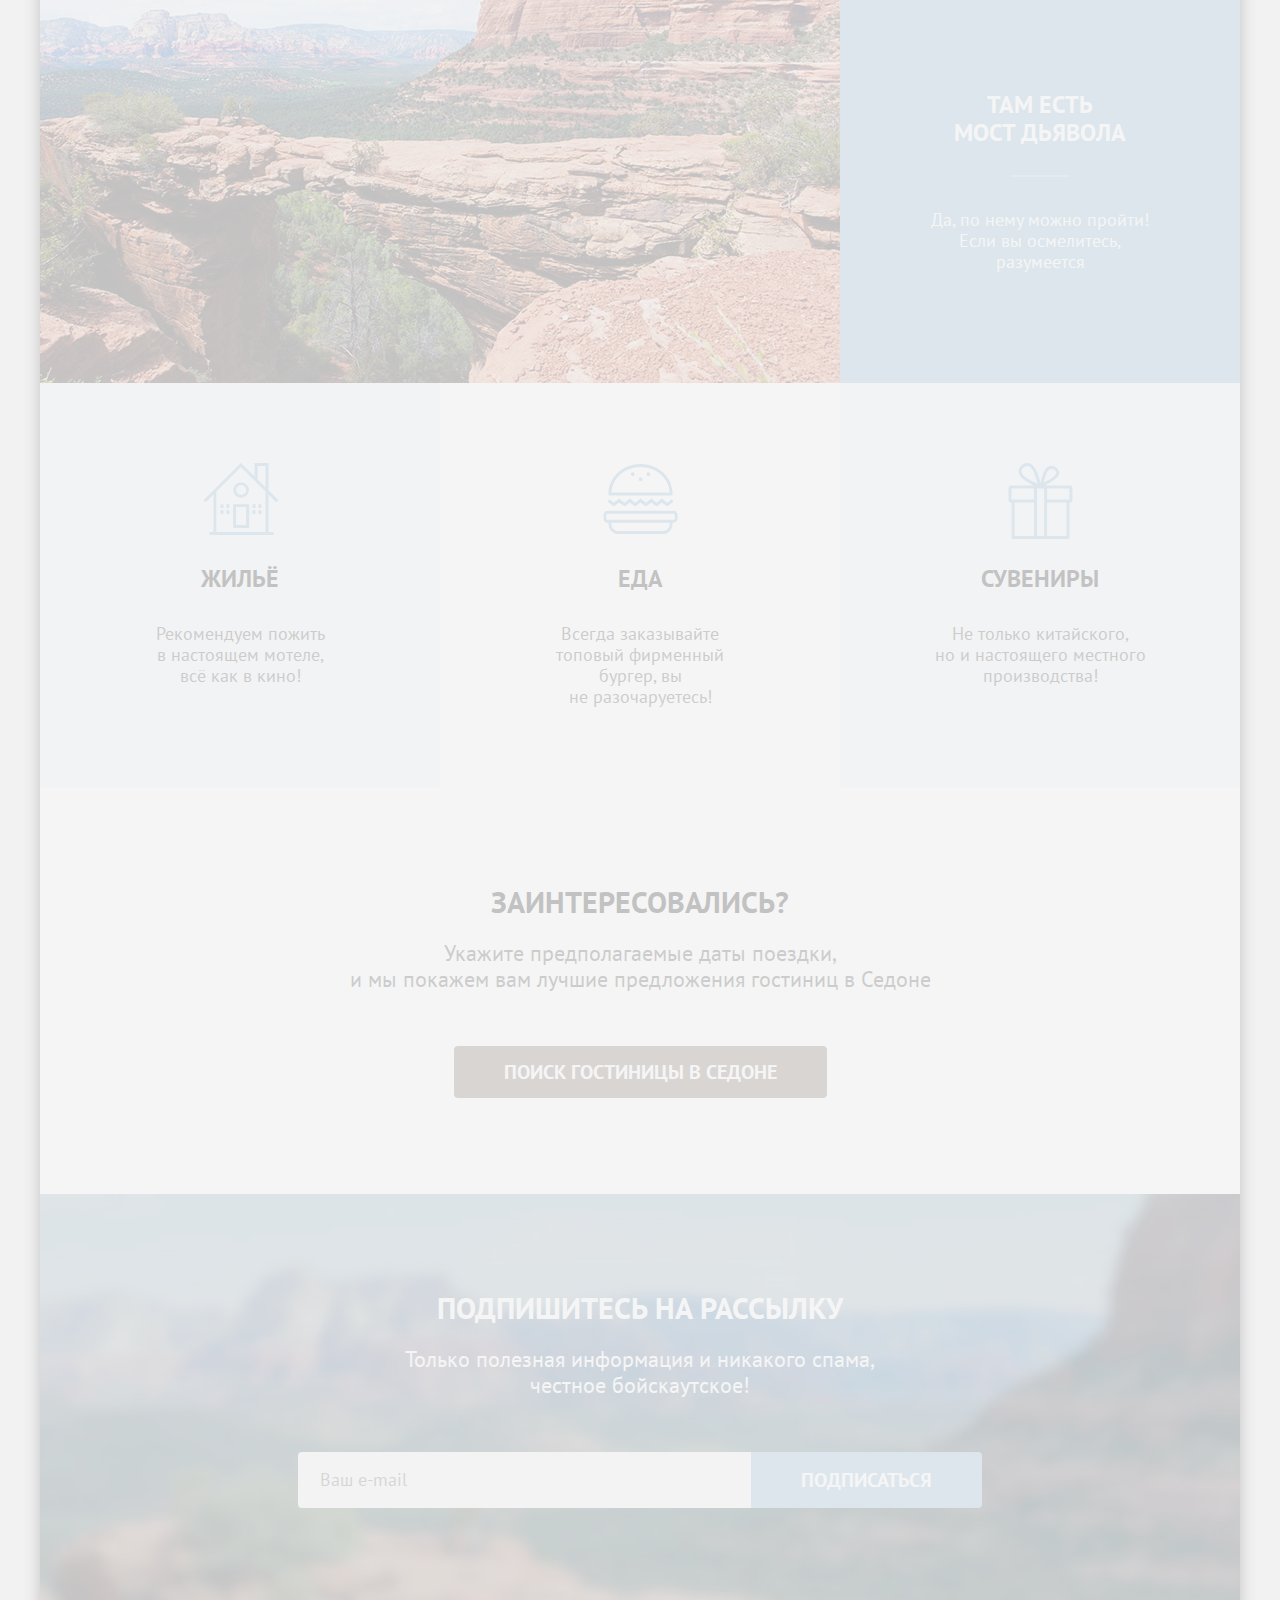
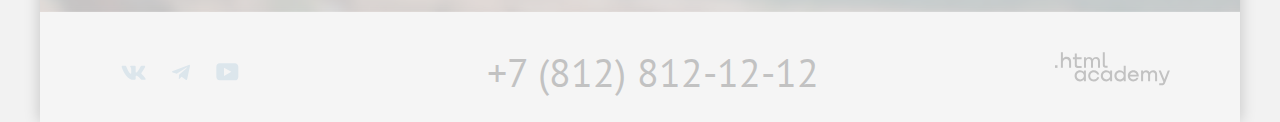
==== commit 3f9c5495: "Переделает сетку формы модального окна" ====
--- a/index.html
+++ b/index.html
@@ -174,49 +174,50 @@
         <button class="modal__close" type="button"><span class="modal__close-sign">Закрыть</span></button>
 
         <form class="modal__form" action="https://echo.htmlacademy.ru/" method="post">
-
-          <!-- Дата Заезда -->
-          <label class="modal__label modal__label--date" for="check-in-field">Дата Заезда:</label>
-          <div class="modal__input-wrapper">
-            <input class="modal__field" type="text" name="check-in-field" id="check-in-field" value="27 апреля 2020" placeholder="Укажите дату" required>
-          </div>
-          <span class="modal__message modal__message--error check-in-message">Мы не можем отправить вас в прошлое.</span>
-
-          <!-- Дата Выезда -->
-          <label class="modal__label modal__label--date" for="check-out-field">Дата Выезда:</label>
-          <div class="modal__input-wrapper">
-            <input class="modal__field" type="text" name="check-out-field" id="check-out-field" value="1 сентября 2023" placeholder="Укажите дату" required>
-          </div>
-          <span class="modal__message check-out-message">На эти даты есть свободные номера. Пока есть.</span>
-
-          <!-- Взрослые -->
-          <label class="modal__label modal__label--adults" for="quantity-adult-field">Взрослые:</label>
-          <div class="modal__input modal__input--adults number-input">
-            <input class="number-input__field" type="number" name="quantity-adult-field" id="quantity-adult-field" min="1" value="2" required>
-
-            <button class="number-input__button number-input__button--decrement" type="button"><span class="number-input__sign">Уменьшить количество взрослых на 1</span></button>
-            <button class="number-input__button number-input__button--increment" type="button"><span class="number-input__sign">Увеличить количество взрослых на 1</span></button>
-          </div>
-
-          <!-- Дети -->
-          <div class="modal__right-column">
-            <label class="modal__label" for="quantity-children-field">Дети:</label>
-            <div class="modal__info">
-              <svg class="modal__icon" width="20" height="20" viewBox="0 0 20 20" fill="none" xmlns="http://www.w3.org/2000/svg" role="img" aria-label="Подсказка">
-                <path fill-rule="evenodd" clip-rule="evenodd" d="M9 4H11V6H9V4ZM11 16H9V7H11V16Z" fill="white"/>
-              </svg>
-              <p class="modal__tooltip">Укажите количество детей, которые будут с вами, возраст которых от 6 до 18 лет. Дети до 6 лет размещаются бесплатно.</p>
-            </div>
-          </div>
-
-          <div class="modal__input modal__input--children number-input">
-            <input class="number-input__field" type="number" name="quantity-children-field" id="quantity-children-field" min="1" value="2" required>
-
-            <button class="number-input__button number-input__button--decrement" type="button"><span class="number-input__sign">Уменьшить количество детей на 1</span></button>
-            <button class="number-input__button number-input__button--increment" type="button"><span class="number-input__sign">Увеличить количество детей на 1</span></button>
-          </div>
-
-          <!-- Найти -->
+            <!-- Выбор даты -->
+          <div class="modal__group modal__group--date">
+            <label class="modal__label" for="check-in-field">Дата Заезда:</label>
+            <input class="modal__field" type="text" name="check-in-field" id="check-in-field" value="27 апреля 2020" required>
+            <button class="modal__date-picker" type="button"><span class="visually-hidden">Выбрать дату заезда</span></button>
+            <span class="modal__message modal__message--error check-in-message">Мы не можем отправить вас в прошлое.</span>
+          </div>
+          <div class="modal__group modal__group--date">
+            <label class="modal__label" for="check-out-field">Дата Выезда:</label>
+            <input class="modal__field" type="text" name="check-out-field" id="check-out-field" value="1 сентября 2023" required>
+            <button class="modal__date-picker" type="button"><span class="visually-hidden">Выбрать дату выезда</span></button>
+            <span class="modal__message check-out-message">На эти даты есть свободные номера. Пока есть.</span>
+          </div>
+
+            <!-- Взрослые -->
+          <div class="modal__group modal__group--quantity">
+            <label class="modal__label modal__label--adults" for="quantity-adult-field">Взрослые:</label>
+            <div class="modal__input modal__input--adults number-input">
+              <input class="number-input__field" type="number" name="quantity-adult-field" id="quantity-adult-field" min="1" value="2" required>
+              <button class="number-input__button number-input__button--decrement" type="button"><span class="number-input__sign">Уменьшить количество взрослых на 1</span></button>
+              <button class="number-input__button number-input__button--increment" type="button"><span class="number-input__sign">Увеличить количество взрослых на 1</span></button>
+            </div>
+          </div>
+
+            <!-- Дети -->
+          <div class="modal__group modal__group--quantity">
+            <div class="modal__right-column">
+              <label class="modal__label" for="quantity-children-field">Дети:</label>
+              <div class="modal__info">
+                <svg class="modal__icon" width="20" height="20" viewBox="0 0 20 20" fill="none" xmlns="http://www.w3.org/2000/svg" role="img" aria-label="Подсказка">
+                  <path fill-rule="evenodd" clip-rule="evenodd" d="M9 4H11V6H9V4ZM11 16H9V7H11V16Z" fill="white"/>
+                </svg>
+                <p class="modal__tooltip">Укажите количество детей, которые будут с вами, возраст которых от 6 до 18 лет. Дети до 6 лет размещаются бесплатно.</p>
+              </div>
+            </div>
+
+            <div class="modal__input modal__input--children number-input">
+              <input class="number-input__field" type="number" name="quantity-children-field" id="quantity-children-field" min="1" value="2" required>
+              <button class="number-input__button number-input__button--decrement" type="button"><span class="number-input__sign">Уменьшить количество детей на 1</span></button>
+              <button class="number-input__button number-input__button--increment" type="button"><span class="number-input__sign">Увеличить количество детей на 1</span></button>
+            </div>
+          </div>
+
+            <!-- Найти -->
           <button class="modal__submit button button--submit" type="submit">Найти</button>
         </form>
       </div>
--- a/css/style.css
+++ b/css/style.css
@@ -1297,9 +1297,6 @@
 
 .modal__close {
   position: absolute;
-  /* display: flex;
-  justify-content: center;
-  align-self: center; */
   top: 64px;
   right: 52px;
   margin: 0;
@@ -1354,55 +1351,51 @@
 
 .modal__form {
   display: grid;
-  grid-template-columns: 130px 110px 1fr 110px;
-  grid-auto-rows: minmax(48px, auto);
-  gap: 0 7px;
-  align-items: center;
+  grid-template-columns: 247px 247px;
+  gap: 4px 82px;
   font-size: 20px;
   line-height: 24px;
 }
 
-.modal__label--date,
-.modal__label--adults {
+.modal__group--date {
+  grid-column: 1 / -1;
+}
+
+.modal__submit {
+  grid-column: 1 / -1;
+}
+
+.modal__group--date {
+  display: grid;
+  grid-template-columns: 130px 1fr 40px;
+  grid-auto-rows: minmax(40px, min-content);
+  gap: 4px 7px;
+  align-items: center;
+}
+
+.modal__group--date .modal__label {
   grid-column: 1;
 }
 
-.modal__right-column {
+.modal__group--date .modal__field {
+  grid-row: 1;
+  grid-column: 2 / -1;
+}
+
+.modal__date-picker {
+  grid-row: 1;
   grid-column: 3;
-  justify-self: end;
-}
-
-.modal__input-wrapper,
+}
+
 .modal__message {
   grid-column: 2 / -1;
 }
 
-.modal__input--adults {
-  grid-column: 2;
-}
-
-.modal-input--children {
-  grid-column: -1;
-}
-
-.modal__submit {
-  grid-column: 1 / -1;
-}
-
-.modal__input-wrapper {
-  position: relative;
-}
-
-.modal__input-wrapper::after {
-  content: "";
-  position: absolute;
-  top: 14px;
-  right: 20px;
-  width: 20px;
-  height: 20px;
-  background-image: url("../img/icons/date.svg");
-  background-repeat: no-repeat;
-  background-position: center;
+.modal__group--quantity {
+  display: grid;
+  grid-template-columns: 130px 1fr;
+  column-gap: 7px;
+  align-items: center;
 }
 
 .modal__field,
@@ -1418,34 +1411,54 @@
   outline: none;
 }
 
-.modal__input-wrapper .modal__field {
-  width: 100%;
+.modal__group--date .modal__field {
   padding: 10px 20px;
   padding-right: 50px;
   border: 2px solid transparent;
   border-radius: 4px;
 }
 
-.modal__input-wrapper .modal__field::placeholder {
+.modal__group--date .modal__field::placeholder {
   color: rgba(0, 0, 0, 0.6);
 }
 
+.modal__date-picker {
+  width: 20px;
+  height: 20px;
+  margin: 0;
+  padding: 0;
+  border: none;
+  background-color: transparent;
+  background-image: url("../img/icons/date.svg");
+  background-repeat: no-repeat;
+  background-position: center;
+}
+
+.modal__message {
+  margin: 0 20px 10px;
+  font-size: 16px;
+  line-height: 21px;
+  font-weight: 400;
+  color: #333333;
+  align-self: start;
+}
+
 .modal__close:hover,
-.modal__input-wrapper .modal__field:hover,
+.modal__group--date .modal__field:hover,
 .subscribe__field:hover,
 .group--price-range .group__field:hover {
   background-color: #E6E6E6;
 }
 
 .modal__close:focus-visible,
-.modal__input-wrapper .modal__field:focus,
+.modal__group--date .modal__field:focus,
 .subscribe__field:focus,
 .group--price-range .group__field:focus {
   background-color: #E6E6E6;
   outline: 3px solid #83B3D3;
 }
 
-.modal__input-wrapper .modal__field:active,
+.modal__group--date .modal__field:active,
 .subscribe__field:active,
 .group--price-range .group__field:active {
   outline: none;
@@ -1468,21 +1481,17 @@
   }
 }
 
-.modal__message {
-  margin: 4px 20px 10px;
-  font-size: 16px;
-  line-height: 21px;
-  font-weight: 400;
-  color: #333333;
-  align-self: start;
-}
-
 .modal__field:disabled {
   background-color: #F2F2F2;
-  border-color: #000000;
+  border-color: #333333;
   opacity: 0.1;
 }
 
+.modal__field:disabled ~ .modal__date-picker {
+  opacity: 0.3;
+}
+
+.modal__field:invalid ~ .modal__message,
 .modal__message--error {
   color: #FF5757;
 }
@@ -1492,7 +1501,8 @@
   display: flex;
   align-items: center;
   max-width: 100%;
-  padding-right: 40px;
+  margin-right: 40px;
+  justify-self: end;
 }
 
 .modal__right-column .modal__label {
@@ -1676,7 +1686,7 @@
 }
 
 .modal__submit {
-  margin-top: 48px;;
+  margin-top: 44px;;
   padding: 18px 0;
   font-size: inherit;
   line-height: inherit;
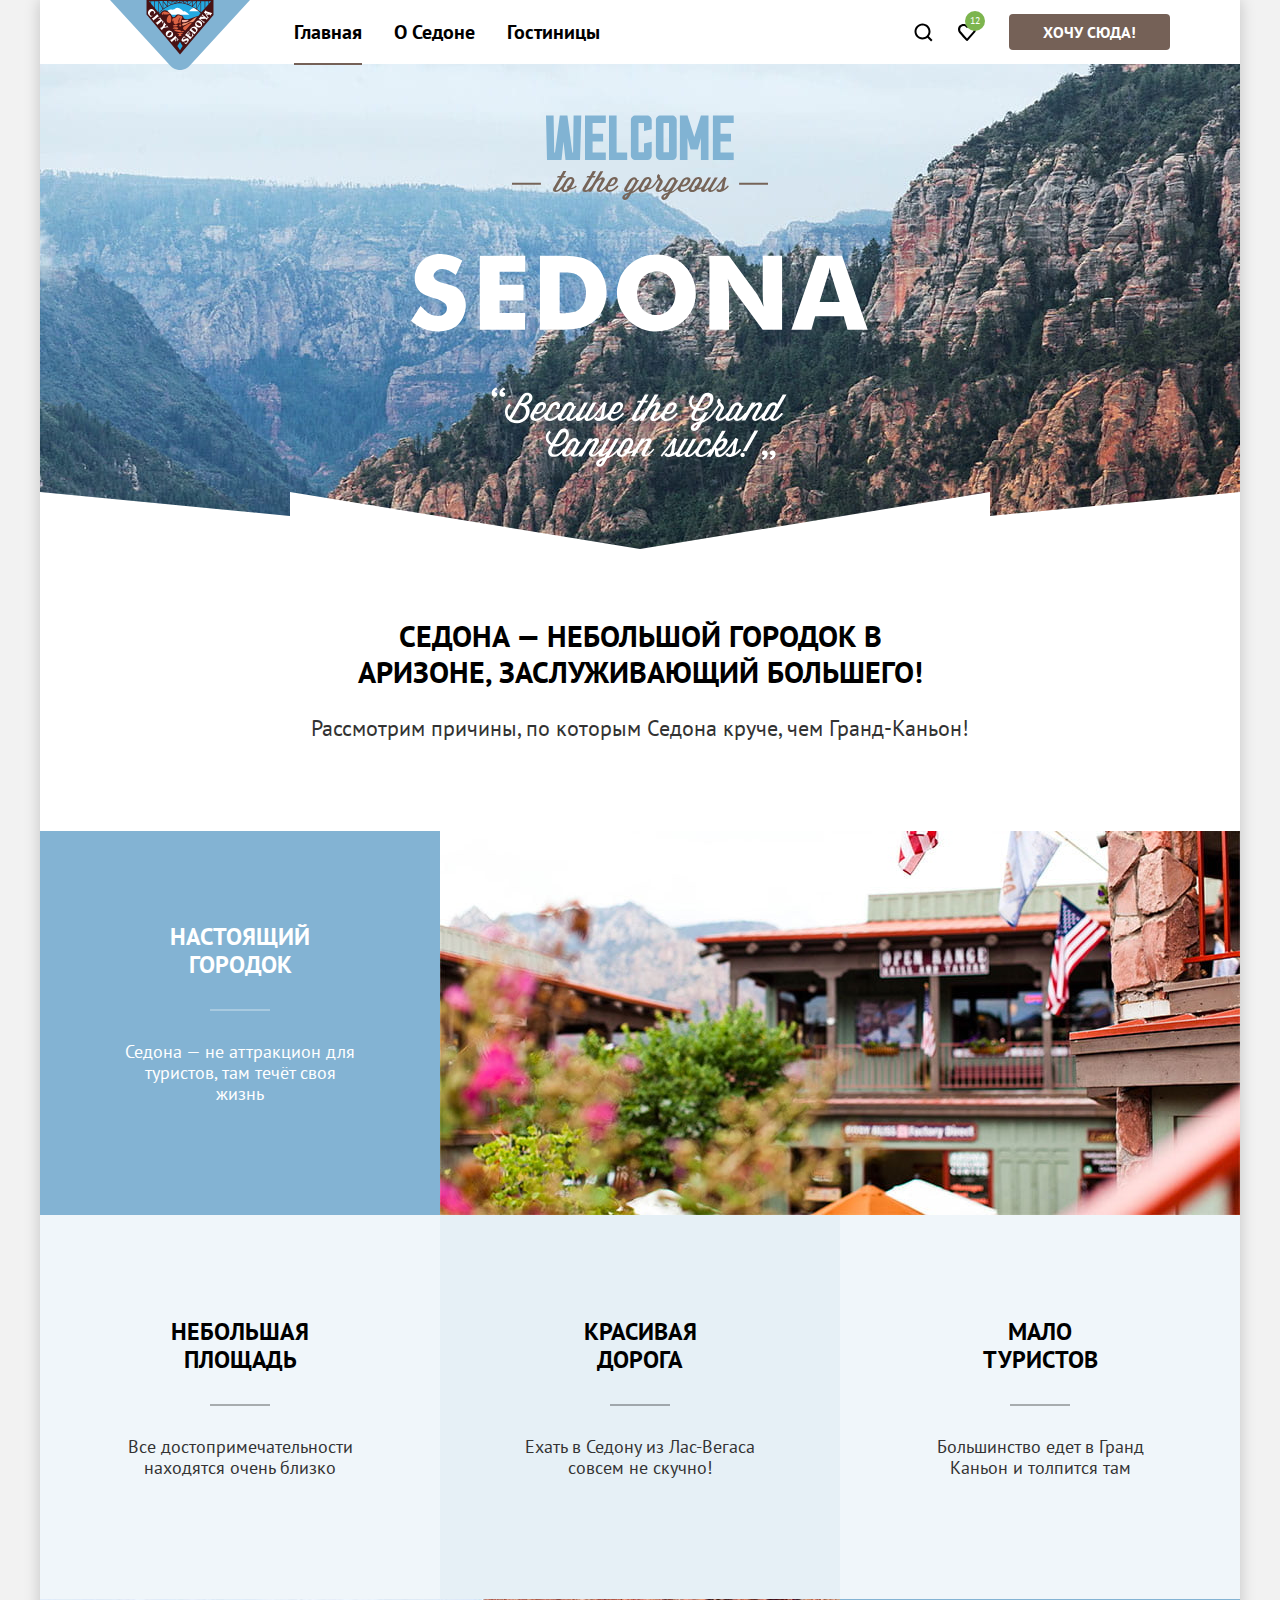
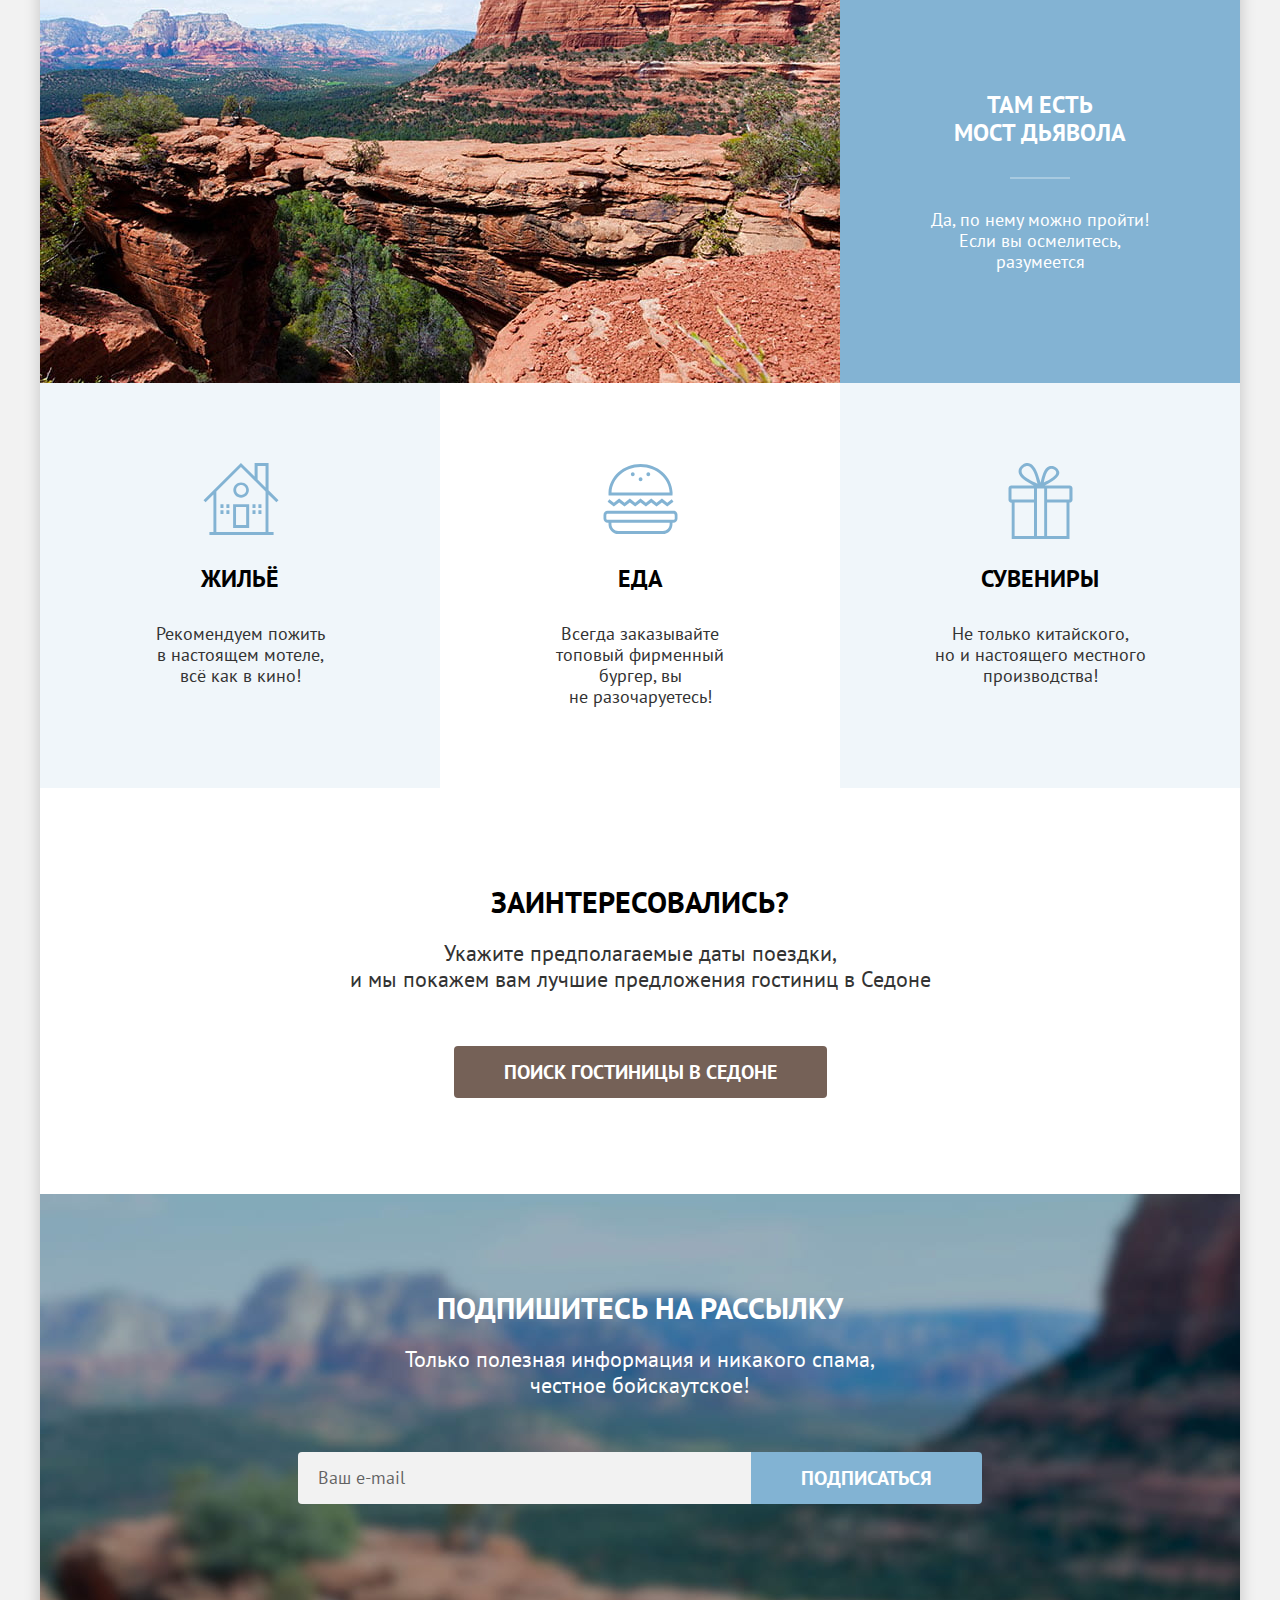
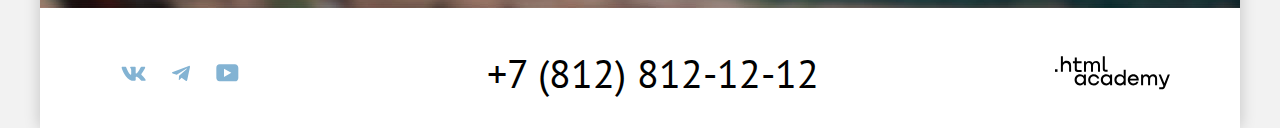
==== commit 32f2718a: "Merge pull request #6 from lemmark193/master" ====
--- a/index.html
+++ b/index.html
@@ -3,8 +3,8 @@
   <head>
     <meta charset="utf-8">
     <title>HTML Academy: Седона</title>
-    <link rel="shortcut icon" href="favicon.ico" type="image/x-icon">
-    <link rel="icon" href="favicon.ico" type="image/x-icon">
+    <link rel="icon" href="favicon.ico">
+    <link rel="icon" type="image/png" sizes="32x32" href="img/icons/favicon.png">
     <link rel="stylesheet" href="css/style.css">
   </head>
   <body>
@@ -117,7 +117,7 @@
         <p class="subscribe__text text">Только полезная информация и никакого спама, честное&nbsp;бойскаутское!</p>
 
         <form class="subscribe__form" method="post" action="https://echo.htmlacademy.ru/">
-          <input class="subscribe__field" type="email" name="email-field" id="email-field" placeholder="Ваш e-mail" required>
+          <input class="subscribe__field field" type="email" name="email-field" id="email-field" placeholder="Ваш e-mail" required>
           <button class="subscribe__button button button--submit" type="submit">Подписаться</button>
         </form>
       </section>
@@ -177,13 +177,13 @@
             <!-- Выбор даты -->
           <div class="modal__group modal__group--date">
             <label class="modal__label" for="check-in-field">Дата Заезда:</label>
-            <input class="modal__field" type="text" name="check-in-field" id="check-in-field" value="27 апреля 2020" required>
+            <input class="modal__field field" type="text" name="check-in-field" id="check-in-field" placeholder="Укажите дату" value="27 апреля 2020" required>
             <button class="modal__date-picker" type="button"><span class="visually-hidden">Выбрать дату заезда</span></button>
             <span class="modal__message modal__message--error check-in-message">Мы не можем отправить вас в прошлое.</span>
           </div>
           <div class="modal__group modal__group--date">
             <label class="modal__label" for="check-out-field">Дата Выезда:</label>
-            <input class="modal__field" type="text" name="check-out-field" id="check-out-field" value="1 сентября 2023" required>
+            <input class="modal__field field" type="text" name="check-out-field" id="check-out-field" placeholder="Укажите дату" value="1 сентября 2023" required>
             <button class="modal__date-picker" type="button"><span class="visually-hidden">Выбрать дату выезда</span></button>
             <span class="modal__message check-out-message">На эти даты есть свободные номера. Пока есть.</span>
           </div>
@@ -192,7 +192,7 @@
           <div class="modal__group modal__group--quantity">
             <label class="modal__label modal__label--adults" for="quantity-adult-field">Взрослые:</label>
             <div class="modal__input modal__input--adults number-input">
-              <input class="number-input__field" type="number" name="quantity-adult-field" id="quantity-adult-field" min="1" value="2" required>
+              <input class="number-input__field field" type="number" name="quantity-adult-field" id="quantity-adult-field" min="1" value="2" required>
               <button class="number-input__button number-input__button--decrement" type="button"><span class="number-input__sign">Уменьшить количество взрослых на 1</span></button>
               <button class="number-input__button number-input__button--increment" type="button"><span class="number-input__sign">Увеличить количество взрослых на 1</span></button>
             </div>
@@ -211,7 +211,7 @@
             </div>
 
             <div class="modal__input modal__input--children number-input">
-              <input class="number-input__field" type="number" name="quantity-children-field" id="quantity-children-field" min="1" value="2" required>
+              <input class="number-input__field field" type="number" name="quantity-children-field" id="quantity-children-field" min="1" value="2" required>
               <button class="number-input__button number-input__button--decrement" type="button"><span class="number-input__sign">Уменьшить количество детей на 1</span></button>
               <button class="number-input__button number-input__button--increment" type="button"><span class="number-input__sign">Увеличить количество детей на 1</span></button>
             </div>
--- a/css/style.css
+++ b/css/style.css
@@ -31,6 +31,9 @@
 
 body {
   position: relative;
+  display: flex;
+  flex-direction: column;
+  min-height: 100vh;
   font-family: 'PT Sans', sans-serif;
   font-weight: 700;
   font-size: 22px;
@@ -41,11 +44,19 @@
   box-shadow: 0 0 15px rgba(0, 0, 0, 0.2);
 }
 
+main {
+  flex-grow: 1;
+}
+
 img {
   display: block;
   max-width: 100%;
   height: auto;
-  object-fit: cover;
+  -o-object-fit: cover;
+     object-fit: cover;
+  -webkit-user-select: none;
+     -moz-user-select: none;
+          user-select: none;
 }
 
 .visually-hidden {
@@ -56,7 +67,8 @@
   border: 0;
   padding: 0;
   white-space: nowrap;
-  clip-path: inset(100%);
+  -webkit-clip-path: inset(100%);
+          clip-path: inset(100%);
   clip: rect(0 0 0 0);
   overflow: hidden;
 }
@@ -65,7 +77,6 @@
   padding: 0 70px;
   max-width: 1200px;
   width: 100%;
-  height: 100%;
   margin: 0 auto;
 }
 
@@ -85,6 +96,9 @@
   border-radius: 4px;
   border: none;
   cursor: pointer;
+  -webkit-user-select: none;
+     -moz-user-select: none;
+          user-select: none;
 }
 
 .button--submit,
@@ -190,6 +204,39 @@
   background-color: transparent;
 }
 
+.field {
+  margin: 0;
+  padding: 10px 18px;
+  font-family: inherit;
+  font-size: 18px;
+  line-height: 24px;
+  color: #000000;
+  background-color: #F2F2F2;
+  border: 2px solid transparent;
+  border-radius: 4px;
+}
+
+.field:hover {
+  background-color: #E6E6E6;
+}
+
+.field:focus {
+  background-color: #E6E6E6;
+  outline: 3px solid #83B3D3;
+}
+
+.field:active {
+  outline: none;
+  background-color: #F2F2F2;
+  border-color: #000000;
+}
+
+.field:disabled {
+  background-color: #F2F2F2;
+  border-color: rgba(0, 0, 0, 0.5);
+  opacity: 0.1;
+}
+
 .title {
   font-size: 30px;
   line-height: 36px;
@@ -210,7 +257,12 @@
 /* header */
 .header {
   display: grid;
-  grid-template-columns: 168px 1fr;
+  grid-template-columns: 140px 1fr;
+  -moz-column-gap: 28px;
+       column-gap: 28px;
+  -webkit-user-select: none;
+     -moz-user-select: none;
+          user-select: none;
 }
 
 .header__logo {
@@ -244,6 +296,7 @@
 }
 
 .navigation__link {
+  position: relative;
   display: block;
   padding: 20px 16px;
   text-decoration: none;
@@ -252,19 +305,28 @@
   color: inherit;
 }
 
-.navigation__item--current .navigation__link {
-  position: relative;
-}
-
-.navigation__item--current .navigation__link::after {
+.navigation__link::after,
+.panel__link:not(.button)::after {
   content: "";
   position: absolute;
   z-index: 100;
+  bottom: -1px;
+  display: none;
+  height: 2px;
+  background-color: #756157;
+}
+
+.navigation__item--current .navigation__link::after,
+.navigation__link:hover::after {
+  display: block;
   left: 16px;
   right: 16px;
-  bottom: -1px;
-  height: 2px;
-  background-color: #756157;
+}
+
+.panel__link:not(.button):hover::after {
+  display: block;
+  left: 0;
+  right: 0;
 }
 
 /* user panel */
@@ -287,11 +349,11 @@
   text-decoration: none;
 }
 
-.panel__item--basket .panel__link{
+.panel__link:not(.button) {
   position: relative;
 }
 
-.panel__item--basket .panel__link::after {
+.panel__item--basket .panel__link::before {
   content: "12";
   position: absolute;
   top: 11px;
@@ -422,7 +484,7 @@
 .advantages__content .advantages__title::after {
   content: "";
   position: absolute;
-  bottom: -30px;
+  bottom: -32px;
   left: 50%;
   transform: translateX(-50%);
   width: 60px;
@@ -498,28 +560,25 @@
 }
 
 .subscribe__field {
-  font-family: inherit;
-  font-size: 18px;
-  line-height: 24px;
   flex-grow: 1;
-  border: 2px solid transparent;
-  border-radius: 4px 0 0 4px;
+  padding-top: 12px;
+  padding-bottom: 12px;
+  border-top-right-radius: 0;
+  border-bottom-right-radius: 0;
   outline-offset: -3px;
-  background-color: #f2f2f2;
-  margin: 0;
-  padding: 14px 20px;
+}
+
+.subscribe__field::-moz-placeholder {
+  color: rgba(0, 0, 0, 0.6);
 }
 
 .subscribe__field::placeholder {
-  font-family: inherit;
-  font-size: 18px;
-  line-height: 24px;
-  color: #000000;
-  opacity: 0.6;
+  color: rgba(0, 0, 0, 0.6);
 }
 
 .subscribe__button {
-  border-radius: 0 4px 4px 0;
+  border-top-left-radius: 0;
+  border-bottom-left-radius: 0;
 }
 
 .subscribe--background-image {
@@ -537,8 +596,8 @@
 /* footer */
 .footer {
   display: flex;
-  padding-top: 40px;
-  padding-bottom: 30px;
+  padding-top: 45px;
+  padding-bottom: 35px;
   align-items: center;
   justify-content: space-between;
 }
@@ -550,6 +609,9 @@
   margin: 0;
   padding: 0;
   list-style-type: none;
+  -webkit-user-select: none;
+     -moz-user-select: none;
+          user-select: none;
 }
 
 .social-media__item {
@@ -591,6 +653,15 @@
 .footer__number,
 .footer__link {
   color: #000000;
+  display: flex;
+  justify-content: center;
+  align-items: center;
+}
+
+.footer__link {
+  -webkit-user-select: none;
+     -moz-user-select: none;
+          user-select: none;
 }
 
 .footer__number:hover,
@@ -640,6 +711,9 @@
   list-style-type: none;
   font-weight: 400;
   align-items: center;
+  -webkit-user-select: none;
+     -moz-user-select: none;
+          user-select: none;
 }
 
 .breadcrumbs__item {
@@ -720,6 +794,12 @@
   margin-bottom: 0;
 }
 
+.group__label {
+  -webkit-user-select: none;
+     -moz-user-select: none;
+          user-select: none;
+}
+
 .group__label--checkbox,
 .group__label--radio {
   position: relative;
@@ -830,12 +910,8 @@
 .group--price-range .group__field {
   width: 100%;
   margin: 0;
-  padding: 10px 40px 10px 18px;
-  font-family: inherit;
-  font-size: 18px;
-  line-height: 24px;
+  padding-right: 40px;
   font-weight: 700;
-  border: 2px solid transparent;
 }
 
 .group--price-range .group__field:focus {
@@ -844,20 +920,22 @@
 }
 
 .group__field--price-from {
-  border-radius: 5px 0 0 5px;
+  border-top-right-radius: 0;
+  border-bottom-right-radius: 0;
 }
 
 .group__field--price-to {
-  border-radius: 0 5px 5px 0;
-}
-
-/* hide input[type=number] arrows*/
-.group--price-range input::-webkit-outer-spin-button,
-.group--price-range input::-webkit-inner-spin-button {
+  border-top-left-radius: 0;
+  border-bottom-left-radius: 0;
+}
+
+.group--price-range .group__field::-webkit-outer-spin-button,
+.group--price-range .group__field::-webkit-inner-spin-button {
   -webkit-appearance: none;
-}
-
-.group--price-range input[type=number] {
+  appearance: none;
+}
+
+.group--price-range .group__field {
   -moz-appearance: textfield;
 }
 
@@ -871,7 +949,6 @@
   color: #000000;
   opacity: 0.3;
 }
-
 
 /* slider */
 .slider {
@@ -889,7 +966,7 @@
   position: absolute;
   top: 0;
   left: 0;
-  right: 20%;
+  right: 61px;
   height: 100%;
   background-color: #ffffff;
 }
@@ -951,6 +1028,9 @@
   flex-direction: column;
   justify-content: flex-end;
   list-style-type: none;
+  -webkit-user-select: none;
+     -moz-user-select: none;
+          user-select: none;
 }
 
 .form-controls__item {
@@ -991,8 +1071,12 @@
 
 .sort {
   display: grid;
+  grid-template-columns: -webkit-min-content 32px;
   grid-template-columns: min-content 32px;
   margin-right: 70px;
+  -webkit-user-select: none;
+     -moz-user-select: none;
+          user-select: none;
 }
 
 .sort__select {
@@ -1000,7 +1084,7 @@
   grid-column: 1 / -1;
   z-index: 1;
   width: 292px;
-  padding: 12px 40px 12px 20px;
+  padding: 12px 40px 12px 19px;
   font-family: inherit;
   font-size: 18px;
   line-height: 21px;
@@ -1012,7 +1096,7 @@
   cursor: pointer;
   -webkit-appearance: none;
   -moz-appearance: none;
-  appearance: none;
+       appearance: none;
 }
 
 .sort__arrow {
@@ -1115,7 +1199,7 @@
   display: flex;
   flex-wrap: wrap;
   margin: 0;
-  margin-bottom: 40px;
+  margin-bottom: 39px;
   padding: 0;
   padding-bottom: 40px;
   border-bottom: 1px solid #E6E6E6;
@@ -1125,9 +1209,9 @@
 .cards__item {
   display: flex;
   flex-direction: column;
-  width: calc((100% - 40px) / 3);
-  margin-right: 20px;
-  margin-bottom: 20px;
+  width: 342px;
+  margin-right: 17px;
+  margin-bottom: 17px;
   padding: 20px;
   border: 1px solid #E6E6E6;
   border-radius: 4px;
@@ -1194,6 +1278,15 @@
   margin: 0;
   padding: 0;
   list-style-type: none;
+  -webkit-user-select: none;
+     -moz-user-select: none;
+          user-select: none;
+}
+
+.stars__item {
+  display: flex;
+  justify-content: center;
+  align-items: center;
 }
 
 .stars__item:not(:last-child) {
@@ -1221,6 +1314,9 @@
   margin: 0;
   padding: 0;
   list-style-type: none;
+  -webkit-user-select: none;
+     -moz-user-select: none;
+          user-select: none;
 }
 
 .pagination__item:not(:last-child) {
@@ -1278,6 +1374,7 @@
   position: absolute;
   top: 0;
   left: 0;
+  display: none;
   width: 100%;
   height: 100%;
   background-color: rgba(242, 242, 242, 0.8);
@@ -1288,7 +1385,7 @@
   position: relative;
   width: 717px;
   margin: 0 auto;
-  margin-top: 396px;
+  margin-top: 393px;
   padding: 64px 70px;
   border-radius: 30px;
   background-color: #ffffff;
@@ -1368,6 +1465,7 @@
 .modal__group--date {
   display: grid;
   grid-template-columns: 130px 1fr 40px;
+  grid-auto-rows: minmax(40px, -webkit-min-content);
   grid-auto-rows: minmax(40px, min-content);
   gap: 4px 7px;
   align-items: center;
@@ -1394,28 +1492,22 @@
 .modal__group--quantity {
   display: grid;
   grid-template-columns: 130px 1fr;
-  column-gap: 7px;
+  -moz-column-gap: 7px;
+       column-gap: 7px;
   align-items: center;
 }
 
 .modal__field,
 .number-input__field {
-  margin: 0;
-  font-family: inherit;
-  font-size: 18px;
-  line-height: 24px;
   font-weight: 700;
-  color: #000000;
-  border: none;
-  background-color: #F2F2F2;
-  outline: none;
 }
 
 .modal__group--date .modal__field {
-  padding: 10px 20px;
   padding-right: 50px;
-  border: 2px solid transparent;
-  border-radius: 4px;
+}
+
+.modal__group--date .modal__field::-moz-placeholder {
+  color: rgba(0, 0, 0, 0.6);
 }
 
 .modal__group--date .modal__field::placeholder {
@@ -1428,6 +1520,7 @@
   margin: 0;
   padding: 0;
   border: none;
+  border-radius: 4px;
   background-color: transparent;
   background-image: url("../img/icons/date.svg");
   background-repeat: no-repeat;
@@ -1444,34 +1537,13 @@
 }
 
 .modal__close:hover,
-.modal__group--date .modal__field:hover,
-.subscribe__field:hover,
-.group--price-range .group__field:hover {
+.modal__close:active {
   background-color: #E6E6E6;
 }
 
-.modal__close:focus-visible,
-.modal__group--date .modal__field:focus,
-.subscribe__field:focus,
-.group--price-range .group__field:focus {
+.modal__close:focus-visible {
   background-color: #E6E6E6;
   outline: 3px solid #83B3D3;
-}
-
-.modal__group--date .modal__field:active,
-.subscribe__field:active,
-.group--price-range .group__field:active {
-  outline: none;
-  background-color: #F2F2F2;
-  border: 2px solid #000000;
-}
-
-.modal__close:active {
-  background-color: #E6E6E6;
-}
-
-.modal__close:active .modal__close-sign {
-  opacity: 0.3;
 }
 
 @supports not selector(:focus-visible) {
@@ -1481,13 +1553,28 @@
   }
 }
 
+.modal__close:active .modal__close-sign {
+  opacity: 0.3;
+}
+
 .modal__field:disabled {
   background-color: #F2F2F2;
   border-color: #333333;
   opacity: 0.1;
 }
 
+.modal__field:enabled ~ .modal__date-picker:focus-visible {
+  outline: 3px solid #83B3D3
+}
+
+@supports not selector(:focus-visible) {
+  .modal__field:enabled ~ .modal__date-picker:focus {
+    outline: 3px solid #83B3D3
+  }
+}
+
 .modal__field:disabled ~ .modal__date-picker {
+  outline: none;
   opacity: 0.3;
 }
 
@@ -1530,7 +1617,7 @@
   transform: translateX(-50%);
   width: 256px;
   margin: 0;
-  padding: 15px 22px 18px;
+  padding: 20px 22px 24px;
   font-size: 16px;
   line-height: 20px;
   font-weight: 400;
@@ -1562,25 +1649,22 @@
   border-radius: 4px;
 }
 
-.number-input:focus-within {
-  outline: 3px solid #83B3D3;
-}
-
-.number-input:focus-within .number-input__field,
-.number-input:focus-within .number-input__button {
-  background-color: #E6E6E6;
-}
-
 .number-input__field {
-  padding: 12px 10px;
-}
-
-.number-input input::-webkit-outer-spin-button,
-.number-input input::-webkit-inner-spin-button {
+  grid-row: 1;
+  grid-column: 1 / -1;
+  padding: 10px 40px;
+  text-align: center;
+  border: 2px solid transparent;
+  border-radius: 4px;
+}
+
+.number-input__field::-webkit-outer-spin-button,
+.number-input__field::-webkit-inner-spin-button{
   -webkit-appearance: none;
-}
-
-.number-input input[type=number] {
+  appearance: none;
+}
+
+.number-input__field {
   -moz-appearance: textfield;
 }
 
@@ -1593,18 +1677,21 @@
   height: 48px;
   margin: 0;
   padding: 0;
-  background-color: #f2f2f2;
+  background-color: transparent;
   border: none;
   outline: none;
   cursor: pointer;
 }
 
 .number-input__button--decrement {
+  grid-row: 1;
+  grid-column: 1;
   border-radius: 4px 0 0 4px;
-  order: -1;
 }
 
 .number-input__button--increment {
+  grid-row: 1;
+  grid-column: 3;
   border-radius: 0 4px 4px 0;
 }
 
@@ -1616,8 +1703,7 @@
   opacity: 0.3;
 }
 
-.number-input__button--decrement .number-input__sign::before,
-.number-input__button--increment .number-input__sign::before,
+.number-input__button .number-input__sign::before,
 .number-input__button--increment .number-input__sign::after {
   content: "";
   visibility: visible;
@@ -1629,8 +1715,7 @@
   background-color: #756157;
 }
 
-.number-input__button--decrement .number-input__sign::before,
-.number-input__button--increment .number-input__sign::before {
+.number-input__button .number-input__sign::before {
   transform: translate(-50%, -50%);
 }
 
@@ -1638,13 +1723,10 @@
   transform: translate(-50%, -50%) rotate(90deg);
 }
 
-.number-input__button:hover .number-input__sign::before,
 .number-input__button:hover .number-input__sign::before,
 .number-input__button:hover .number-input__sign::after,
 .number-input__button:active .number-input__sign::before,
-.number-input__button:active .number-input__sign::before,
 .number-input__button:active .number-input__sign::after,
-.number-input__button:focus .number-input__sign::before,
 .number-input__button:focus .number-input__sign::before,
 .number-input__button:focus .number-input__sign::after {
   background-color: #000000;
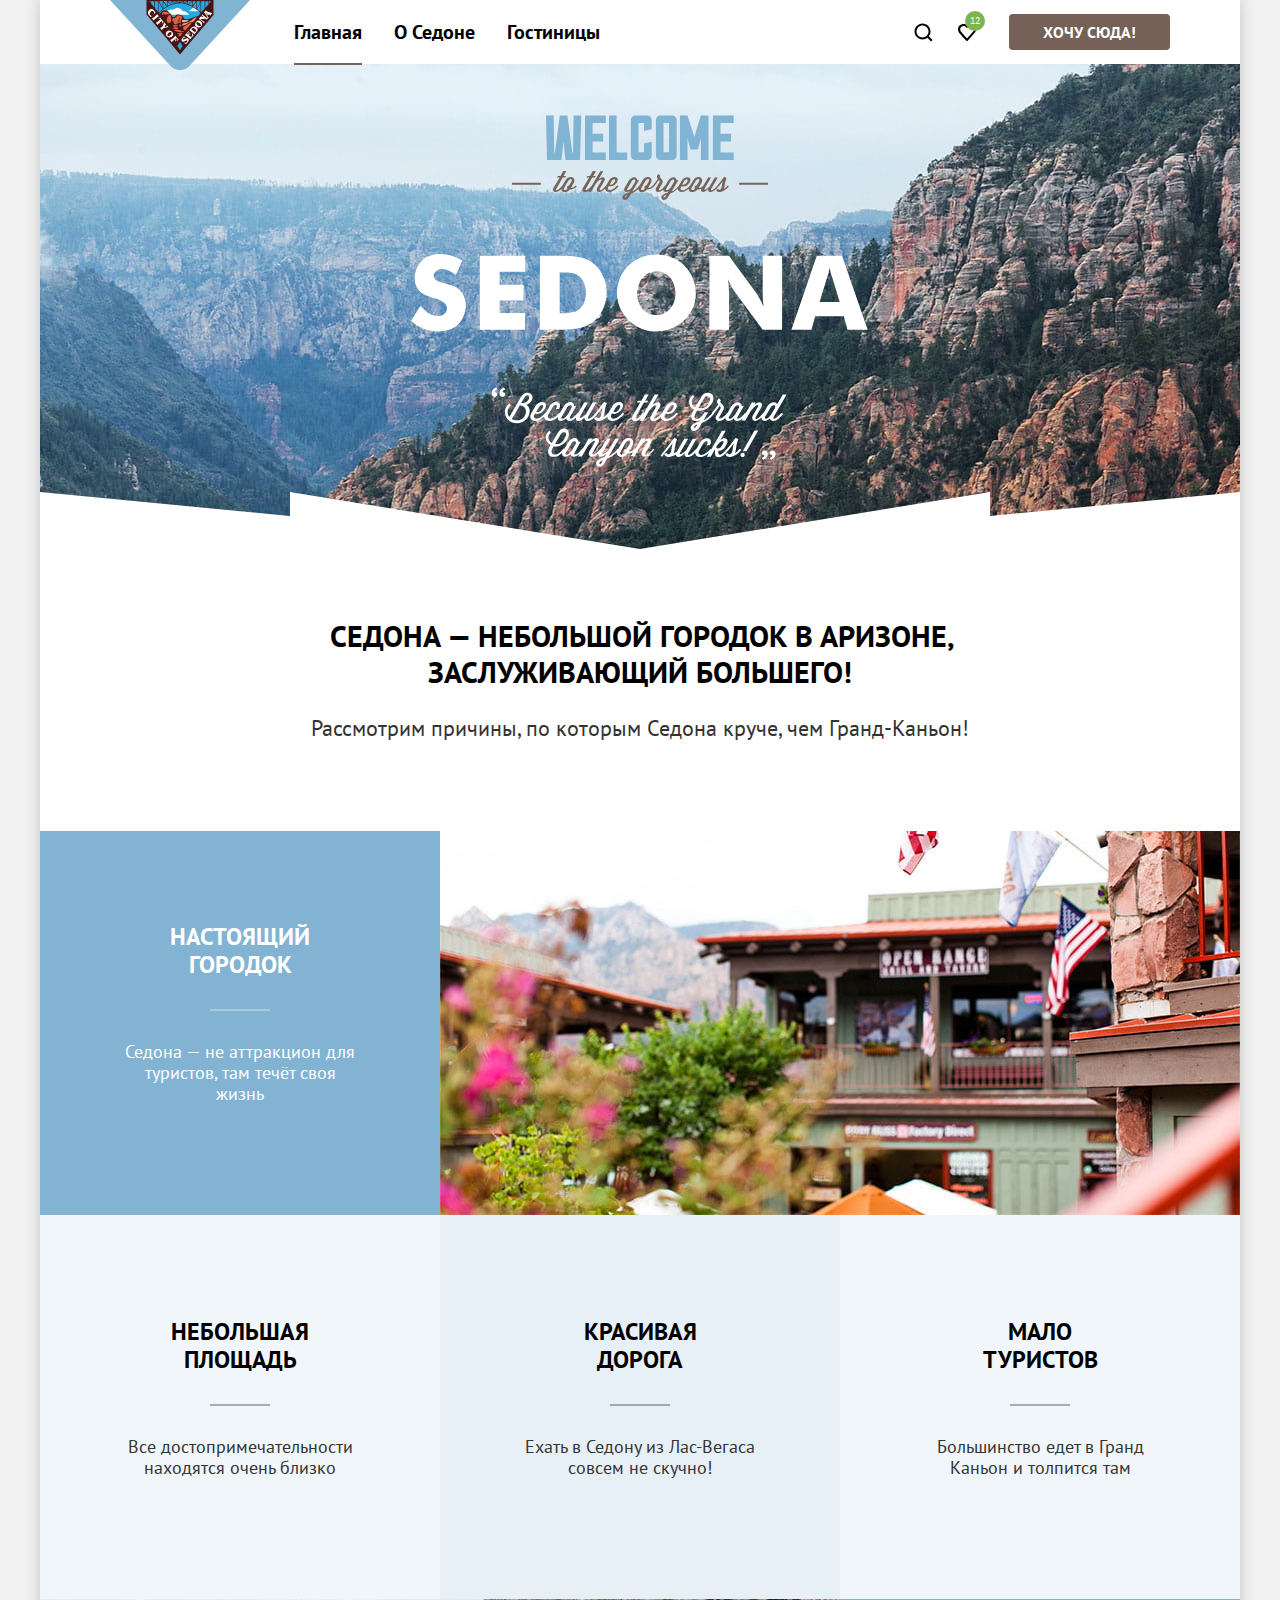
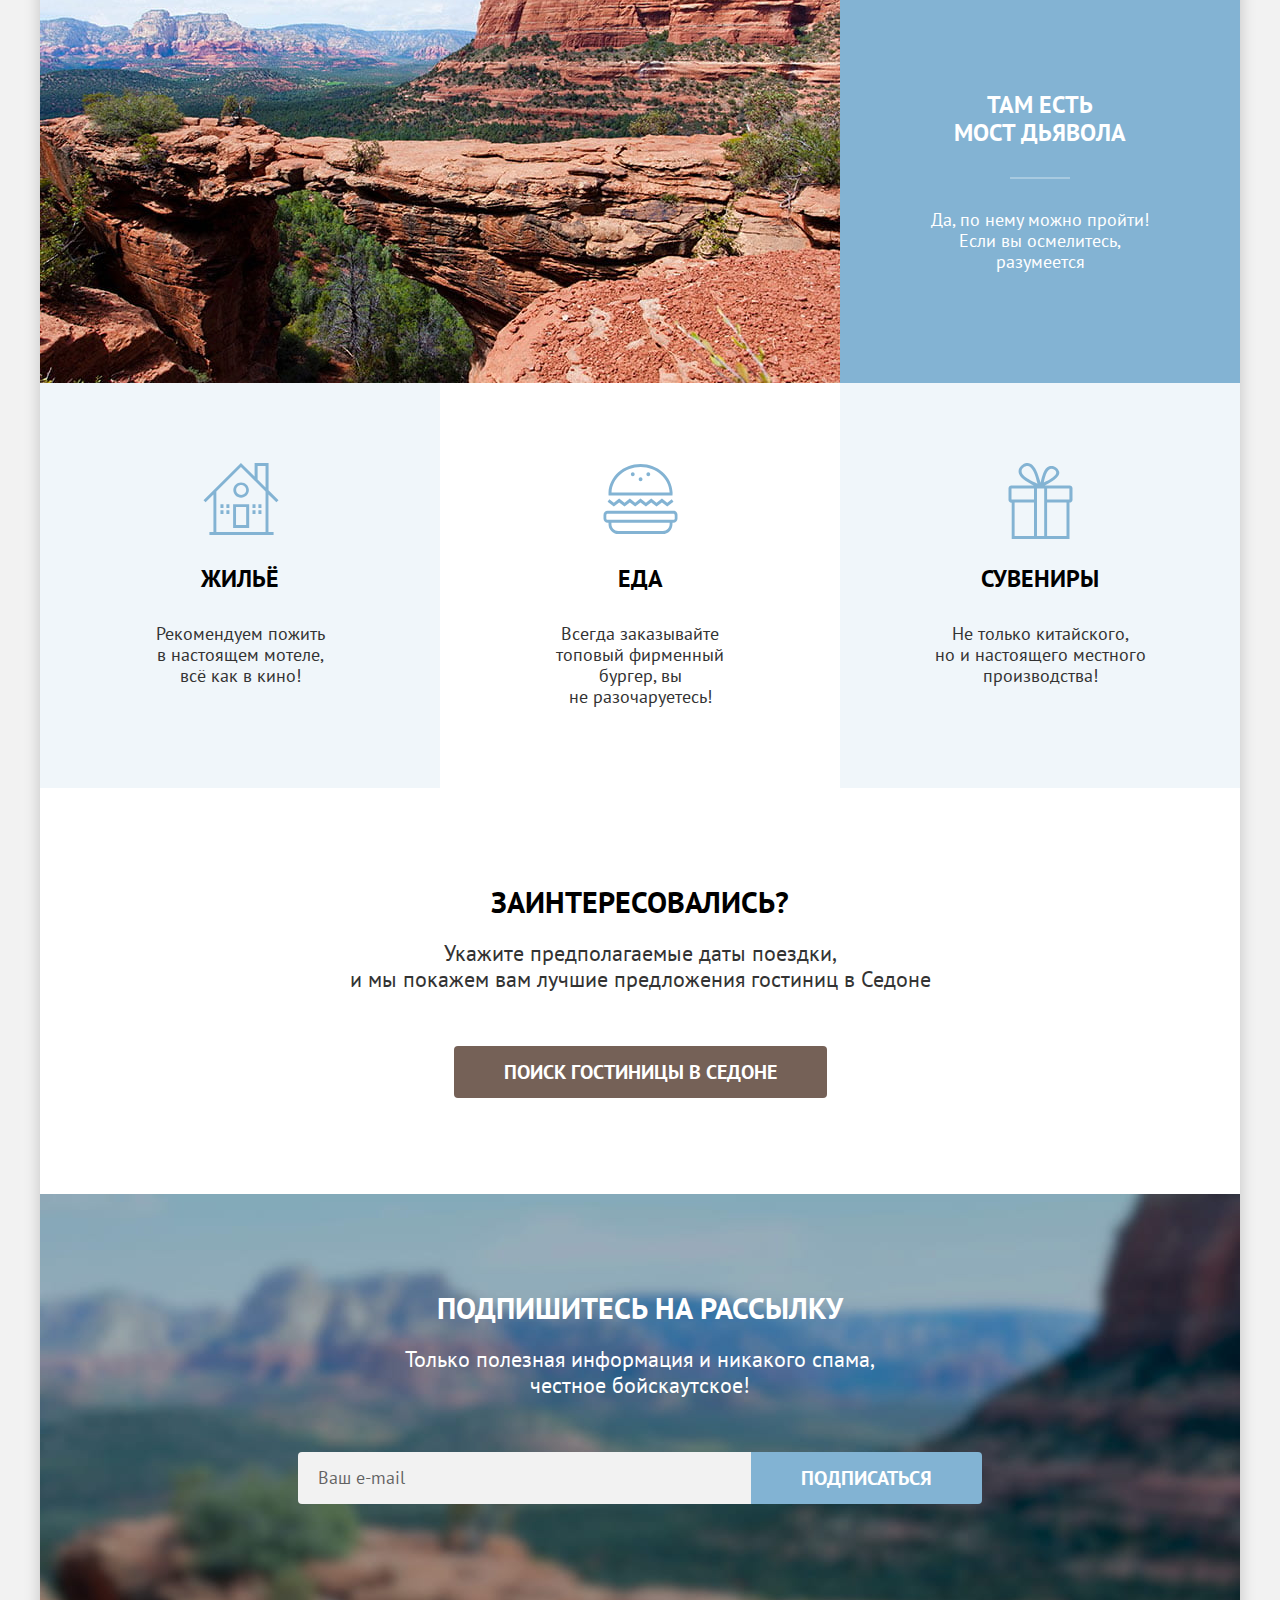
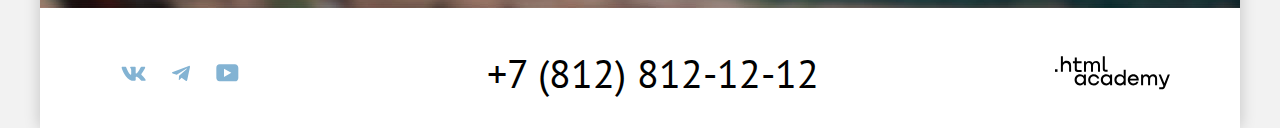
==== commit 92ab30fc: "Добавит неразрывные пробелы в заголовок промо-блока" ====
--- a/index.html
+++ b/index.html
@@ -52,7 +52,7 @@
           <img class="main-index__welcome-image" src="img/desktop/welcome.svg" width="458" height="352" alt="Welcome to georgeous Sedona. 'Because the Grand Canyon sucks!'">
         </div>
 
-        <h2 class="main-index__description-title title">Седона &mdash; небольшой городок в Аризоне, заслуживающий большего!</h2>
+        <h2 class="main-index__description-title title">Седона&nbsp;&mdash;&nbsp;небольшой&nbsp;городок&nbsp;в&nbsp;Аризоне, заслуживающий большего!</h2>
         <p class="main-index__text text">Рассмотрим причины, по которым Седона круче, чем Гранд-Каньон!</p>
       </section>
 
--- a/css/style.css
+++ b/css/style.css
@@ -44,19 +44,14 @@
   box-shadow: 0 0 15px rgba(0, 0, 0, 0.2);
 }
 
-main {
+.main-index,
+.main-catalog {
   flex-grow: 1;
 }
 
 img {
-  display: block;
   max-width: 100%;
-  height: auto;
-  -o-object-fit: cover;
-     object-fit: cover;
-  -webkit-user-select: none;
-     -moz-user-select: none;
-          user-select: none;
+  object-fit: contain;
 }
 
 .visually-hidden {
@@ -390,6 +385,7 @@
   background-repeat: no-repeat;
   background-position: center;
   background-size: cover;
+  text-align: center;
 }
 
 .main-index__picture-wrapper::after {
@@ -403,10 +399,6 @@
   background-repeat: no-repeat;
   background-position: bottom;
   background-size: contain;
-}
-
-.main-index__welcome-image {
-  margin: 0 auto;
 }
 
 .main-index__description-title {
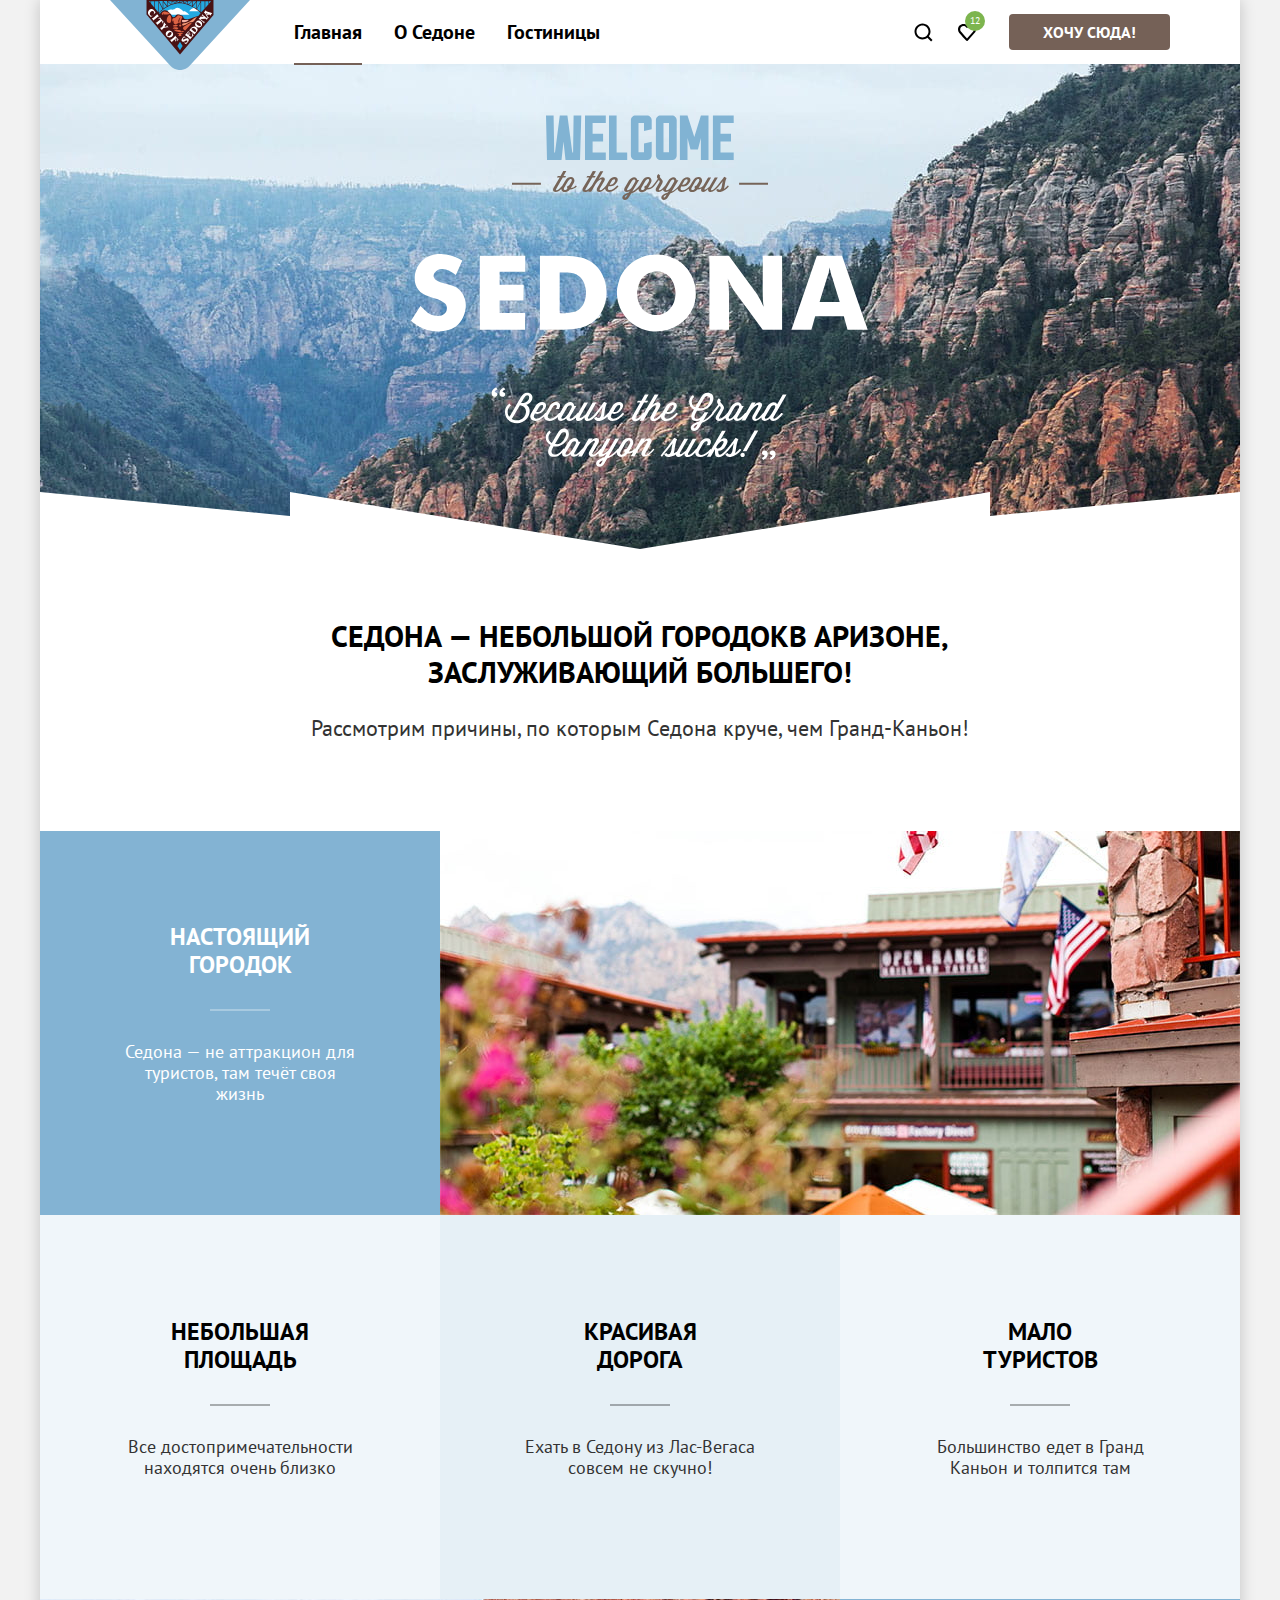
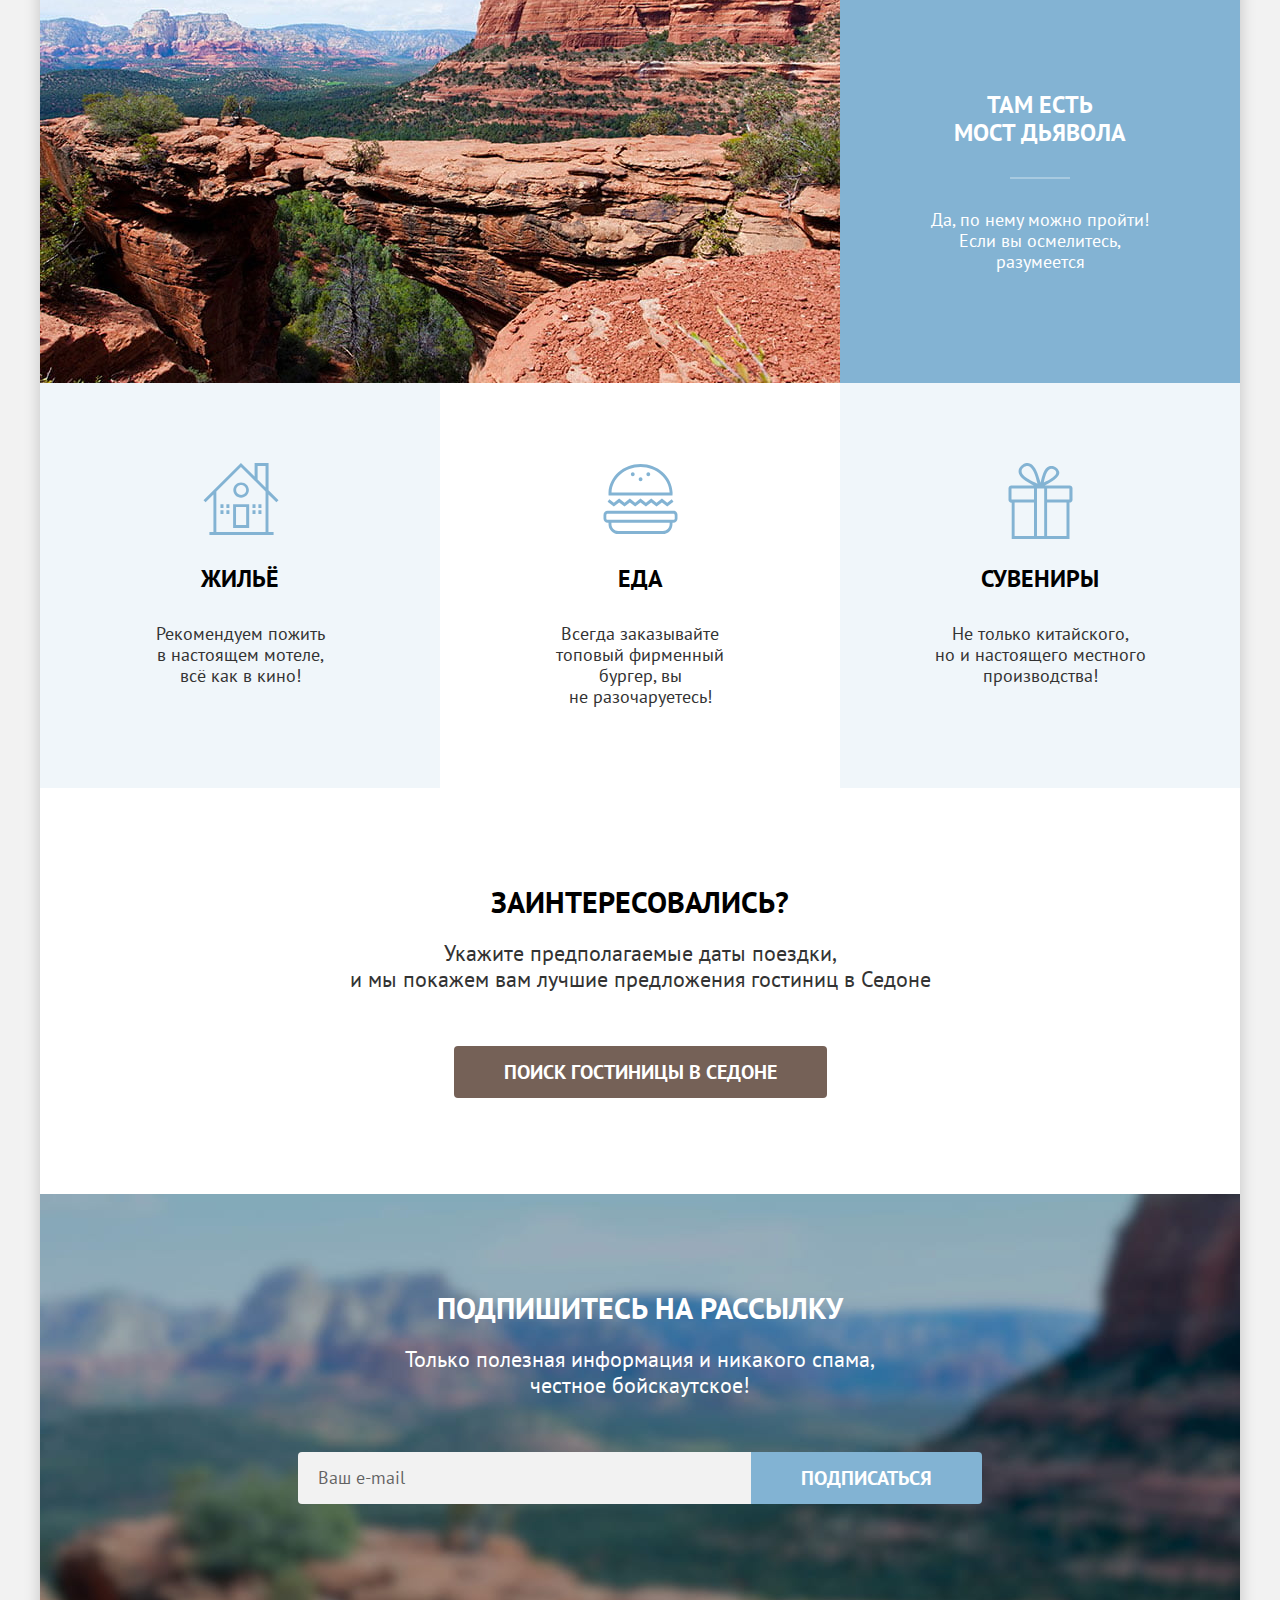
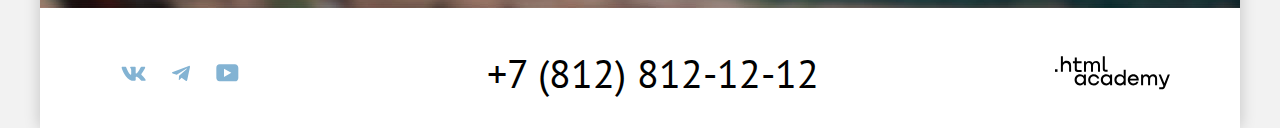
==== commit e5172a46: "Merge pull request #11 from lemmark193/master" ====
--- a/index.html
+++ b/index.html
@@ -8,165 +8,167 @@
     <link rel="stylesheet" href="css/style.css">
   </head>
   <body>
-    <header class="header container">
-      <a class="header__logo">
-        <img class="header__image" src="img/desktop/logo.svg" width="140" height="70" alt="Логотип Седоны">
-      </a>
-
-      <nav class="header__navigation navigation">
-        <ul class="navigation__list">
-          <li class="navigation__item navigation__item--current">
-            <a class="navigation__link">Главная</a>
+    <div class="page-wrapper">
+      <header class="header container">
+        <a class="header__logo">
+          <img class="header__image" src="img/desktop/logo.svg" width="140" height="70" alt="Логотип Седоны">
+        </a>
+
+        <nav class="header__navigation navigation">
+          <ul class="navigation__list">
+            <li class="navigation__item navigation__item--current">
+              <a class="navigation__link">Главная</a>
+            </li>
+            <li class="navigation__item">
+              <a class="navigation__link" href="#">О Седоне</a>
+            </li>
+            <li class="navigation__item">
+              <a class="navigation__link" href="catalog.html">Гостиницы</a>
+            </li>
+          </ul>
+
+          <ul class="navigation__user-panel panel">
+            <li class="panel__item">
+              <a class="panel__link" href="#search.html">
+                <img class="panel__icon" src="img/icons/search.svg" width="20" height="20" alt="Поиск">
+              </a>
+            </li>
+            <li class="panel__item panel__item--basket">
+              <a class="panel__link" href="#basket.html">
+                <img class="panel__icon" src="img/icons/heart.svg" width="20" height="20" alt="Корзина">
+              </a>
+            </li>
+            <li class="panel__item panel__item--button">
+              <a class="panel__link button" href="#hotel-search">Хочу сюда!</a>
+            </li>
+          </ul>
+        </nav>
+      </header>
+
+      <main class="main-index">
+        <h1 class="visually-hidden">Седона</h1>
+
+        <section class="main-index__promo">
+          <div class="main-index__picture-wrapper">
+            <img class="main-index__welcome-image" src="img/desktop/welcome.svg" width="458" height="352" alt="Welcome to georgeous Sedona. 'Because the Grand Canyon sucks!'">
+          </div>
+
+          <h2 class="main-index__description-title title">Седона&nbsp;&mdash;&nbsp;небольшой&nbsp;городокв&nbsp;Аризоне, заслуживающий большего!</h2>
+          <p class="main-index__text text">Рассмотрим причины, по которым Седона круче, чем Гранд-Каньон!</p>
+        </section>
+
+        <section class="main-index__advantages advantages">
+          <h2 class="visually-hidden">Преимущества</h2>
+
+          <ul class="advantages__list">
+            <li class="advantages__item advantages__item--pictured">
+              <div class="advantages__content">
+                <h3 class="advantages__title">Настоящий городок</h3>
+                <p class="advantages__text text">Седона &mdash; не аттракцион для туристов, там течёт своя жизнь</p>
+              </div>
+
+              <img class="advantages__picture" src="img/desktop/advantages-photo-1.jpg" width="800" height="384" alt="Дома на фоне гор в Седоне.">
+            </li>
+            <li class="advantages__item advantages__item--default">
+              <h3 class="advantages__title">Небольшая площадь</h3>
+              <p class="advantages__text text">Все достопримечательности находятся очень близко</p>
+            </li>
+            <li class="advantages__item advantages__item--default advantages__item--central">
+              <h3 class="advantages__title">Красивая дорога</h3>
+              <p class="advantages__text text">Ехать в Седону из Лас-Вегаса совсем не скучно!</p>
+            </li>
+            <li class="advantages__item advantages__item--default">
+              <h3 class="advantages__title">Мало туристов</h3>
+              <p class="advantages__text text">Большинство едет в Гранд Каньон и толпится там</p>
+            </li>
+            <li class="advantages__item advantages__item--pictured advantages__item--reversed">
+              <div class="advantages__content">
+                <h3 class="advantages__title">Там есть мост&nbsp;дьявола</h3>
+                <p class="advantages__text text">Да, по нему можно пройти! Если вы осмелитесь, разумеется</p>
+              </div>
+
+              <img class="advantages__picture" src="img/desktop/advantages-photo-2.jpg" width="800" height="384" alt="Природная достопримечательность 'Мост дьявола'.">
+            </li>
+            <li class="advantages__item advantages__item--amenities advantages__item--house">
+              <h3 class="advantages__title">Жильё</h3>
+              <p class="advantages__text text">Рекомендуем пожить в&nbsp;настоящем мотеле,
+                всё&nbsp;как&nbsp;в&nbsp;кино!</p>
+            </li>
+            <li class="advantages__item advantages__item--amenities advantages__item--food">
+              <h3 class="advantages__title">Еда</h3>
+              <p class="advantages__text text">Всегда заказывайте
+                топовый&nbsp;фирменный бургер, вы не&nbsp;разочаруетесь!</p>
+            </li>
+            <li class="advantages__item advantages__item--amenities advantages__item--souvenirs">
+              <h3 class="advantages__title">Сувениры</h3>
+              <p class="advantages__text text">Не только китайского,
+                но&nbsp;и&nbsp;настоящего местного производства!</p>
+            </li>
+          </ul>
+        </section>
+
+        <section class="main-index__hotel-search hotel-search" id="hotel-search">
+          <h2 class="hotel-search__title title">Заинтересовались?</h2>
+          <p class="hotel-search__text text">Укажите предполагаемые даты поездки, и&nbsp;мы&nbsp;покажем&nbsp;вам&nbsp;лучшие&nbsp;предложения гостиниц в Седоне</p>
+          <a class="hotel-search__link button" href="#">Поиск гостиницы в Седоне</a>
+        </section>
+
+        <section class="main-index__subscribe subscribe subscribe--background-image">
+          <h2 class="subscribe__title title">Подпишитесь на рассылку</h2>
+          <p class="subscribe__text text">Только полезная информация и никакого спама, честное&nbsp;бойскаутское!</p>
+
+          <form class="subscribe__form" method="post" action="https://echo.htmlacademy.ru/">
+            <input class="subscribe__field field" type="email" name="email-field" id="email-field" placeholder="Ваш e-mail" required>
+            <button class="subscribe__button button button--submit" type="submit">Подписаться</button>
+          </form>
+        </section>
+      </main>
+
+      <footer class="footer container">
+        <ul class="footer__social-media social-media">
+          <li class="social-media__item">
+            <a class="social-media__link" href="https://vk.com/htmlacademy">
+              <svg class="social-media__icon" width="25" height="15" viewBox="0 0 25 15" fill="currentColor" xmlns="http://www.w3.org/2000/svg" role="img" aria-label="Иконка Вконтакте">
+                <path fill-rule="evenodd" clip-rule="evenodd" d="M24.1164 1.80445C24.2824 1.25845 24.1164 0.856445 23.3214 0.856445H20.6964C20.0284 0.856445 19.7204 1.20345 19.5534 1.58645C19.5534 1.58645 18.2184 4.78245 16.3274 6.85845C15.7154 7.46045 15.4374 7.65145 15.1034 7.65145C14.9364 7.65145 14.6854 7.46045 14.6854 6.91345V1.80445C14.6854 1.14845 14.5014 0.856445 13.9454 0.856445H9.81738C9.40038 0.856445 9.14938 1.16045 9.14938 1.44945C9.14938 2.07045 10.0954 2.21445 10.1924 3.96245V7.76045C10.1924 8.59345 10.0394 8.74444 9.70538 8.74444C8.81538 8.74444 6.65038 5.53345 5.36538 1.85945C5.11638 1.14445 4.86438 0.856445 4.19338 0.856445H1.56638C0.816382 0.856445 0.666382 1.20345 0.666382 1.58645C0.666382 2.26845 1.55638 5.65645 4.81138 10.1374C6.98138 13.1974 10.0364 14.8564 12.8194 14.8564C14.4884 14.8564 14.6944 14.4884 14.6944 13.8534V11.5404C14.6944 10.8034 14.8524 10.6564 15.3814 10.6564C15.7714 10.6564 16.4384 10.8484 17.9964 12.3234C19.7764 14.0724 20.0694 14.8564 21.0714 14.8564H23.6964C24.4464 14.8564 24.8224 14.4884 24.6064 13.7604C24.3684 13.0364 23.5184 11.9854 22.3914 10.7384C21.7794 10.0284 20.8614 9.26345 20.5824 8.88045C20.1934 8.38945 20.3044 8.17044 20.5824 7.73345C20.5824 7.73345 23.7824 3.30745 24.1154 1.80445H24.1164Z"/>
+              </svg>
+            </a>
           </li>
-          <li class="navigation__item">
-            <a class="navigation__link" href="#">О Седоне</a>
+          <li class="social-media__item">
+            <a class="social-media__link" href="https://t.me/htmlacademy">
+              <svg class="social-media__icon" width="18" height="17" viewBox="0 0 18 17" fill="currentColor" xmlns="http://www.w3.org/2000/svg" role="img" aria-label="Иконка Telegram">
+                <path d="M16.785 0.955705L0.840489 7.1042C-0.247661 7.54126 -0.241365 8.14828 0.640845 8.41897L4.73445 9.69597L14.2058 3.72014C14.6537 3.44766 15.0629 3.59424 14.7265 3.89281L7.05283 10.8183H7.05103L7.05283 10.8192L6.77045 15.0387C7.18413 15.0387 7.36669 14.8489 7.59871 14.625L9.58705 12.6915L13.7229 15.7464C14.4855 16.1664 15.0332 15.9506 15.2229 15.0405L17.9379 2.2453C18.2158 1.13107 17.5126 0.626562 16.785 0.955705Z"/>
+              </svg>
+            </a>
           </li>
-          <li class="navigation__item">
-            <a class="navigation__link" href="catalog.html">Гостиницы</a>
+          <li class="social-media__item">
+            <a class="social-media__link" href="https://www.youtube.com/user/htmlacademyru">
+              <svg class="social-media__icon" width="23" height="18" viewBox="0 0 23 18" fill="currentColor" xmlns="http://www.w3.org/2000/svg" role="img" aria-label="Иконка YouTube">
+                <path d="M18.9402 0.356445H3.50738C1.64668 0.356445 0.333252 1.9502 0.333252 3.75645V13.8502C0.333252 15.7627 1.64668 17.3564 3.50738 17.3564H19.1591C20.8009 17.3564 22.3333 15.7627 22.3333 13.9564V3.75645C22.1143 1.9502 20.8009 0.356445 18.9402 0.356445ZM7.99494 12.8939V4.81894L15.3283 8.85645L7.99494 12.8939Z"/>
+              </svg>
+            </a>
           </li>
         </ul>
 
-        <ul class="navigation__user-panel panel">
-          <li class="panel__item">
-            <a class="panel__link" href="#search.html">
-              <img class="panel__icon" src="img/icons/search.svg" width="20" height="20" alt="Поиск">
-            </a>
-          </li>
-          <li class="panel__item panel__item--basket">
-            <a class="panel__link" href="#basket.html">
-              <img class="panel__icon" src="img/icons/heart.svg" width="20" height="20" alt="Корзина">
-            </a>
-          </li>
-          <li class="panel__item panel__item--button">
-            <a class="panel__link button" href="#hotel-search">Хочу сюда!</a>
-          </li>
-        </ul>
-      </nav>
-    </header>
-
-    <main class="main-index">
-      <h1 class="visually-hidden">Седона</h1>
-
-      <section class="main-index__promo">
-        <div class="main-index__picture-wrapper">
-          <img class="main-index__welcome-image" src="img/desktop/welcome.svg" width="458" height="352" alt="Welcome to georgeous Sedona. 'Because the Grand Canyon sucks!'">
-        </div>
-
-        <h2 class="main-index__description-title title">Седона&nbsp;&mdash;&nbsp;небольшой&nbsp;городок&nbsp;в&nbsp;Аризоне, заслуживающий большего!</h2>
-        <p class="main-index__text text">Рассмотрим причины, по которым Седона круче, чем Гранд-Каньон!</p>
-      </section>
-
-      <section class="main-index__advantages advantages">
-        <h2 class="visually-hidden">Преимущества</h2>
-
-        <ul class="advantages__list">
-          <li class="advantages__item advantages__item--pictured">
-            <div class="advantages__content">
-              <h3 class="advantages__title">Настоящий городок</h3>
-              <p class="advantages__text text">Седона &mdash; не аттракцион для туристов, там течёт своя жизнь</p>
-            </div>
-
-            <img class="advantages__picture" src="img/desktop/advantages-photo-1.jpg" width="800" height="384" alt="Дома на фоне гор в Седоне.">
-          </li>
-          <li class="advantages__item advantages__item--default">
-            <h3 class="advantages__title">Небольшая площадь</h3>
-            <p class="advantages__text text">Все достопримечательности находятся очень близко</p>
-          </li>
-          <li class="advantages__item advantages__item--default advantages__item--central">
-            <h3 class="advantages__title">Красивая дорога</h3>
-            <p class="advantages__text text">Ехать в Седону из Лас-Вегаса совсем не скучно!</p>
-          </li>
-          <li class="advantages__item advantages__item--default">
-            <h3 class="advantages__title">Мало туристов</h3>
-            <p class="advantages__text text">Большинство едет в Гранд Каньон и толпится там</p>
-          </li>
-          <li class="advantages__item advantages__item--pictured advantages__item--reversed">
-            <div class="advantages__content">
-              <h3 class="advantages__title">Там есть мост&nbsp;дьявола</h3>
-              <p class="advantages__text text">Да, по нему можно пройти! Если вы осмелитесь, разумеется</p>
-            </div>
-
-            <img class="advantages__picture" src="img/desktop/advantages-photo-2.jpg" width="800" height="384" alt="Природная достопримечательность 'Мост дьявола'.">
-          </li>
-          <li class="advantages__item advantages__item--amenities advantages__item--house">
-            <h3 class="advantages__title">Жильё</h3>
-            <p class="advantages__text text">Рекомендуем пожить в&nbsp;настоящем мотеле,
-              всё&nbsp;как&nbsp;в&nbsp;кино!</p>
-          </li>
-          <li class="advantages__item advantages__item--amenities advantages__item--food">
-            <h3 class="advantages__title">Еда</h3>
-            <p class="advantages__text text">Всегда заказывайте
-              топовый&nbsp;фирменный бургер, вы не&nbsp;разочаруетесь!</p>
-          </li>
-          <li class="advantages__item advantages__item--amenities advantages__item--souvenirs">
-            <h3 class="advantages__title">Сувениры</h3>
-            <p class="advantages__text text">Не только китайского,
-              но&nbsp;и&nbsp;настоящего местного производства!</p>
-          </li>
-        </ul>
-      </section>
-
-      <section class="main-index__hotel-search hotel-search" id="hotel-search">
-        <h2 class="hotel-search__title title">Заинтересовались?</h2>
-        <p class="hotel-search__text text">Укажите предполагаемые даты поездки, и&nbsp;мы&nbsp;покажем&nbsp;вам&nbsp;лучшие&nbsp;предложения гостиниц в Седоне</p>
-        <a class="hotel-search__link button" href="#">Поиск гостиницы в Седоне</a>
-      </section>
-
-      <section class="main-index__subscribe subscribe subscribe--background-image">
-        <h2 class="subscribe__title title">Подпишитесь на рассылку</h2>
-        <p class="subscribe__text text">Только полезная информация и никакого спама, честное&nbsp;бойскаутское!</p>
-
-        <form class="subscribe__form" method="post" action="https://echo.htmlacademy.ru/">
-          <input class="subscribe__field field" type="email" name="email-field" id="email-field" placeholder="Ваш e-mail" required>
-          <button class="subscribe__button button button--submit" type="submit">Подписаться</button>
-        </form>
-      </section>
-    </main>
-
-    <footer class="footer container">
-      <ul class="footer__social-media social-media">
-        <li class="social-media__item">
-          <a class="social-media__link" href="https://vk.com/htmlacademy">
-            <svg class="social-media__icon" width="25" height="15" viewBox="0 0 25 15" fill="currentColor" xmlns="http://www.w3.org/2000/svg" role="img" aria-label="Иконка Вконтакте">
-              <path fill-rule="evenodd" clip-rule="evenodd" d="M24.1164 1.80445C24.2824 1.25845 24.1164 0.856445 23.3214 0.856445H20.6964C20.0284 0.856445 19.7204 1.20345 19.5534 1.58645C19.5534 1.58645 18.2184 4.78245 16.3274 6.85845C15.7154 7.46045 15.4374 7.65145 15.1034 7.65145C14.9364 7.65145 14.6854 7.46045 14.6854 6.91345V1.80445C14.6854 1.14845 14.5014 0.856445 13.9454 0.856445H9.81738C9.40038 0.856445 9.14938 1.16045 9.14938 1.44945C9.14938 2.07045 10.0954 2.21445 10.1924 3.96245V7.76045C10.1924 8.59345 10.0394 8.74444 9.70538 8.74444C8.81538 8.74444 6.65038 5.53345 5.36538 1.85945C5.11638 1.14445 4.86438 0.856445 4.19338 0.856445H1.56638C0.816382 0.856445 0.666382 1.20345 0.666382 1.58645C0.666382 2.26845 1.55638 5.65645 4.81138 10.1374C6.98138 13.1974 10.0364 14.8564 12.8194 14.8564C14.4884 14.8564 14.6944 14.4884 14.6944 13.8534V11.5404C14.6944 10.8034 14.8524 10.6564 15.3814 10.6564C15.7714 10.6564 16.4384 10.8484 17.9964 12.3234C19.7764 14.0724 20.0694 14.8564 21.0714 14.8564H23.6964C24.4464 14.8564 24.8224 14.4884 24.6064 13.7604C24.3684 13.0364 23.5184 11.9854 22.3914 10.7384C21.7794 10.0284 20.8614 9.26345 20.5824 8.88045C20.1934 8.38945 20.3044 8.17044 20.5824 7.73345C20.5824 7.73345 23.7824 3.30745 24.1154 1.80445H24.1164Z"/>
-            </svg>
-          </a>
-        </li>
-        <li class="social-media__item">
-          <a class="social-media__link" href="https://t.me/htmlacademy">
-            <svg class="social-media__icon" width="18" height="17" viewBox="0 0 18 17" fill="currentColor" xmlns="http://www.w3.org/2000/svg" role="img" aria-label="Иконка Telegram">
-              <path d="M16.785 0.955705L0.840489 7.1042C-0.247661 7.54126 -0.241365 8.14828 0.640845 8.41897L4.73445 9.69597L14.2058 3.72014C14.6537 3.44766 15.0629 3.59424 14.7265 3.89281L7.05283 10.8183H7.05103L7.05283 10.8192L6.77045 15.0387C7.18413 15.0387 7.36669 14.8489 7.59871 14.625L9.58705 12.6915L13.7229 15.7464C14.4855 16.1664 15.0332 15.9506 15.2229 15.0405L17.9379 2.2453C18.2158 1.13107 17.5126 0.626562 16.785 0.955705Z"/>
-            </svg>
-          </a>
-        </li>
-        <li class="social-media__item">
-          <a class="social-media__link" href="https://www.youtube.com/user/htmlacademyru">
-            <svg class="social-media__icon" width="23" height="18" viewBox="0 0 23 18" fill="currentColor" xmlns="http://www.w3.org/2000/svg" role="img" aria-label="Иконка YouTube">
-              <path d="M18.9402 0.356445H3.50738C1.64668 0.356445 0.333252 1.9502 0.333252 3.75645V13.8502C0.333252 15.7627 1.64668 17.3564 3.50738 17.3564H19.1591C20.8009 17.3564 22.3333 15.7627 22.3333 13.9564V3.75645C22.1143 1.9502 20.8009 0.356445 18.9402 0.356445ZM7.99494 12.8939V4.81894L15.3283 8.85645L7.99494 12.8939Z"/>
-            </svg>
-          </a>
-        </li>
-      </ul>
-
-      <a class="footer__number" href="tel:+78128121212">+7 (812) 812-12-12</a>
-
-      <a class="footer__link" href="https://htmlacademy.ru/">
-        <svg class="footer__icon" width="115" height="34" viewBox="0 0 115 34" fill="currentColor" xmlns="http://www.w3.org/2000/svg" role="img" aria-label="Иконка HTML academy">
-          <path d="M0 13.2564V15.8564H2.5V13.2564H0Z"/>
-          <path d="M11.6 4.85645C10 4.85645 8.8 5.55645 8 6.55645H7.9V0.356445H5.9V15.8564H7.9V10.5564C7.9 8.45645 9.2 6.95645 11.2 6.95645C13 6.95645 14.1 8.35645 14.1 10.1564V15.8564H16.1V9.75644C16.2 6.75644 14.3 4.85645 11.6 4.85645Z"/>
-          <path d="M26.6 5.15645H21.8V1.45645H19.8V5.25645H17.9V7.25645H19.8V13.2564C19.8 14.9564 20.8 15.9564 22.5 15.9564H26.6V13.9564H22.9C22.2 13.9564 21.8 13.5564 21.8 12.8564V7.15645H26.6V5.15645Z"/>
-          <path d="M41.1 4.95645C39.5 4.95645 38.2 5.75644 37.6 7.05645H37.5C36.9 5.85645 35.7 4.95645 34.1 4.95645C32.7 4.95645 31.6 5.75645 31 6.75645H30.9V5.15645H29V15.7564H31V10.3564C31 8.35645 32 6.85645 33.6 6.85645C35.1 6.85645 36 7.85645 36 9.45645V15.7564H38V10.1564C38 7.75645 39.4 6.85645 40.6 6.85645C42.1 6.85645 43 7.85645 43 9.45645V15.7564H45V9.25644C45.1 6.75644 43.6 4.95645 41.1 4.95645Z"/>
-          <path d="M47.8 13.0564C47.8 14.7564 48.8 15.7564 50.6 15.7564H52.6V13.7564H50.9C50.2 13.7564 49.8 13.3564 49.8 12.6564V0.356445H47.8V13.0564Z"/>
-          <path d="M28.9 20.0564C28 18.9564 26.7 18.2564 25 18.2564C21.9 18.2564 19.6 20.5564 19.6 23.8564C19.6 27.1564 21.9 29.4564 25 29.4564C26.8 29.4564 28 28.6564 28.8 27.5564H28.9V29.1564H30.9V18.5564H28.9V20.0564ZM25.3 27.4564C23.1 27.4564 21.7 25.8564 21.7 23.8564C21.7 21.8564 23.1 20.2564 25.3 20.2564C27.5 20.2564 28.9 21.8564 28.9 23.8564C28.9 25.7564 27.5 27.4564 25.3 27.4564Z"/>
-          <path d="M44.2 22.3564C43.7 19.9564 41.6 18.2564 38.8 18.2564C35.4 18.2564 33.2 20.7564 33.2 23.8564C33.2 26.9564 35.4 29.4564 38.8 29.4564C41.6 29.4564 43.7 27.6564 44.2 25.2564H42.1C41.7 26.5564 40.4 27.5564 38.8 27.5564C36.6 27.5564 35.2 25.9564 35.2 23.9564C35.2 21.9564 36.6 20.3564 38.8 20.3564C40.4 20.3564 41.6 21.3564 42.1 22.5564H44.2V22.3564Z"/>
-          <path d="M55.1 20.0564C54.2 18.9564 52.9 18.2564 51.2 18.2564C48.1 18.2564 45.8 20.5564 45.8 23.8564C45.8 27.1564 48.1 29.4564 51.2 29.4564C53 29.4564 54.2 28.6564 55 27.5564H55.1V29.1564H57.1V18.5564H55.1V20.0564ZM51.5 27.4564C49.3 27.4564 47.9 25.8564 47.9 23.8564C47.9 21.8564 49.3 20.2564 51.5 20.2564C53.7 20.2564 55.1 21.8564 55.1 23.8564C55.1 25.7564 53.6 27.4564 51.5 27.4564Z"/>
-          <path d="M68.7 20.1564C67.8 19.0564 66.5 18.2564 64.8 18.2564C61.7 18.2564 59.4 20.5564 59.4 23.8564C59.4 27.1564 61.6 29.4564 64.8 29.4564C66.5 29.4564 67.8 28.6564 68.6 27.6564H68.7V29.1564H70.7V13.7564H68.7V20.1564ZM65.1 27.4564C62.9 27.4564 61.5 25.8564 61.5 23.8564C61.5 21.8564 62.9 20.2564 65.1 20.2564C67.3 20.2564 68.7 21.8564 68.7 23.8564C68.6 25.8564 67.2 27.4564 65.1 27.4564Z"/>
-          <path d="M78.3 18.2564C75 18.2564 72.8 20.7564 72.8 23.8564C72.8 26.8564 74.9 29.4564 78.3 29.4564C80.8 29.4564 82.8 28.1564 83.5 25.8564H81.4C80.9 26.8564 79.8 27.4564 78.4 27.4564C76.5 27.4564 75.1 26.1564 75 24.5564H83.8C84 20.9564 81.8 18.2564 78.3 18.2564ZM78.3 20.1564C80 20.1564 81.3 21.1564 81.6 22.7564H75.1C75.4 21.2564 76.6 20.1564 78.3 20.1564Z"/>
-          <path d="M98.2 18.2564C96.6 18.2564 95.3 19.0564 94.6 20.2564H94.5C93.9 19.0564 92.7 18.2564 91.1 18.2564C89.7 18.2564 88.6 18.9564 88 20.0564V18.5564H86.1V29.1564H88.1V23.7564C88.1 21.7564 89.1 20.3564 90.7 20.2564C92.2 20.2564 93.1 21.2564 93.1 22.8564V29.1564H95.1V23.5564C95.1 21.1564 96.5 20.2564 97.7 20.2564C99.2 20.2564 100.1 21.2564 100.1 22.8564V29.1564H102.1V22.6564C102.2 20.0564 100.7 18.2564 98.2 18.2564Z"/>
-          <path d="M109.4 27.3564L105.8 18.4564H103.6L108.4 30.0564C108.1 30.9564 107.7 31.2564 106.7 31.2564H104.2V33.2564H106.7C108.5 33.2564 109.5 32.4564 110.2 30.6564L114.9 18.4564H112.8L109.4 27.3564Z"/>
-        </svg>
-      </a>
-    </footer>
+        <a class="footer__number" href="tel:+78128121212">+7 (812) 812-12-12</a>
+
+        <a class="footer__link" href="https://htmlacademy.ru/">
+          <svg class="footer__icon" width="115" height="34" viewBox="0 0 115 34" fill="currentColor" xmlns="http://www.w3.org/2000/svg" role="img" aria-label="Иконка HTML academy">
+            <path d="M0 13.2564V15.8564H2.5V13.2564H0Z"/>
+            <path d="M11.6 4.85645C10 4.85645 8.8 5.55645 8 6.55645H7.9V0.356445H5.9V15.8564H7.9V10.5564C7.9 8.45645 9.2 6.95645 11.2 6.95645C13 6.95645 14.1 8.35645 14.1 10.1564V15.8564H16.1V9.75644C16.2 6.75644 14.3 4.85645 11.6 4.85645Z"/>
+            <path d="M26.6 5.15645H21.8V1.45645H19.8V5.25645H17.9V7.25645H19.8V13.2564C19.8 14.9564 20.8 15.9564 22.5 15.9564H26.6V13.9564H22.9C22.2 13.9564 21.8 13.5564 21.8 12.8564V7.15645H26.6V5.15645Z"/>
+            <path d="M41.1 4.95645C39.5 4.95645 38.2 5.75644 37.6 7.05645H37.5C36.9 5.85645 35.7 4.95645 34.1 4.95645C32.7 4.95645 31.6 5.75645 31 6.75645H30.9V5.15645H29V15.7564H31V10.3564C31 8.35645 32 6.85645 33.6 6.85645C35.1 6.85645 36 7.85645 36 9.45645V15.7564H38V10.1564C38 7.75645 39.4 6.85645 40.6 6.85645C42.1 6.85645 43 7.85645 43 9.45645V15.7564H45V9.25644C45.1 6.75644 43.6 4.95645 41.1 4.95645Z"/>
+            <path d="M47.8 13.0564C47.8 14.7564 48.8 15.7564 50.6 15.7564H52.6V13.7564H50.9C50.2 13.7564 49.8 13.3564 49.8 12.6564V0.356445H47.8V13.0564Z"/>
+            <path d="M28.9 20.0564C28 18.9564 26.7 18.2564 25 18.2564C21.9 18.2564 19.6 20.5564 19.6 23.8564C19.6 27.1564 21.9 29.4564 25 29.4564C26.8 29.4564 28 28.6564 28.8 27.5564H28.9V29.1564H30.9V18.5564H28.9V20.0564ZM25.3 27.4564C23.1 27.4564 21.7 25.8564 21.7 23.8564C21.7 21.8564 23.1 20.2564 25.3 20.2564C27.5 20.2564 28.9 21.8564 28.9 23.8564C28.9 25.7564 27.5 27.4564 25.3 27.4564Z"/>
+            <path d="M44.2 22.3564C43.7 19.9564 41.6 18.2564 38.8 18.2564C35.4 18.2564 33.2 20.7564 33.2 23.8564C33.2 26.9564 35.4 29.4564 38.8 29.4564C41.6 29.4564 43.7 27.6564 44.2 25.2564H42.1C41.7 26.5564 40.4 27.5564 38.8 27.5564C36.6 27.5564 35.2 25.9564 35.2 23.9564C35.2 21.9564 36.6 20.3564 38.8 20.3564C40.4 20.3564 41.6 21.3564 42.1 22.5564H44.2V22.3564Z"/>
+            <path d="M55.1 20.0564C54.2 18.9564 52.9 18.2564 51.2 18.2564C48.1 18.2564 45.8 20.5564 45.8 23.8564C45.8 27.1564 48.1 29.4564 51.2 29.4564C53 29.4564 54.2 28.6564 55 27.5564H55.1V29.1564H57.1V18.5564H55.1V20.0564ZM51.5 27.4564C49.3 27.4564 47.9 25.8564 47.9 23.8564C47.9 21.8564 49.3 20.2564 51.5 20.2564C53.7 20.2564 55.1 21.8564 55.1 23.8564C55.1 25.7564 53.6 27.4564 51.5 27.4564Z"/>
+            <path d="M68.7 20.1564C67.8 19.0564 66.5 18.2564 64.8 18.2564C61.7 18.2564 59.4 20.5564 59.4 23.8564C59.4 27.1564 61.6 29.4564 64.8 29.4564C66.5 29.4564 67.8 28.6564 68.6 27.6564H68.7V29.1564H70.7V13.7564H68.7V20.1564ZM65.1 27.4564C62.9 27.4564 61.5 25.8564 61.5 23.8564C61.5 21.8564 62.9 20.2564 65.1 20.2564C67.3 20.2564 68.7 21.8564 68.7 23.8564C68.6 25.8564 67.2 27.4564 65.1 27.4564Z"/>
+            <path d="M78.3 18.2564C75 18.2564 72.8 20.7564 72.8 23.8564C72.8 26.8564 74.9 29.4564 78.3 29.4564C80.8 29.4564 82.8 28.1564 83.5 25.8564H81.4C80.9 26.8564 79.8 27.4564 78.4 27.4564C76.5 27.4564 75.1 26.1564 75 24.5564H83.8C84 20.9564 81.8 18.2564 78.3 18.2564ZM78.3 20.1564C80 20.1564 81.3 21.1564 81.6 22.7564H75.1C75.4 21.2564 76.6 20.1564 78.3 20.1564Z"/>
+            <path d="M98.2 18.2564C96.6 18.2564 95.3 19.0564 94.6 20.2564H94.5C93.9 19.0564 92.7 18.2564 91.1 18.2564C89.7 18.2564 88.6 18.9564 88 20.0564V18.5564H86.1V29.1564H88.1V23.7564C88.1 21.7564 89.1 20.3564 90.7 20.2564C92.2 20.2564 93.1 21.2564 93.1 22.8564V29.1564H95.1V23.5564C95.1 21.1564 96.5 20.2564 97.7 20.2564C99.2 20.2564 100.1 21.2564 100.1 22.8564V29.1564H102.1V22.6564C102.2 20.0564 100.7 18.2564 98.2 18.2564Z"/>
+            <path d="M109.4 27.3564L105.8 18.4564H103.6L108.4 30.0564C108.1 30.9564 107.7 31.2564 106.7 31.2564H104.2V33.2564H106.7C108.5 33.2564 109.5 32.4564 110.2 30.6564L114.9 18.4564H112.8L109.4 27.3564Z"/>
+          </svg>
+        </a>
+      </footer>
+    </div>
 
     <section class="modal">
       <div class="modal__inner">
--- a/css/style.css
+++ b/css/style.css
@@ -31,15 +31,21 @@
 
 body {
   position: relative;
-  display: flex;
-  flex-direction: column;
-  min-height: 100vh;
   font-family: 'PT Sans', sans-serif;
   font-weight: 700;
   font-size: 22px;
   color: #000000;
   margin: 0 auto;
+  width: 100%;
+  background-color: #f2f2f2;
+}
+
+.page-wrapper {
+  display: flex;
+  flex-direction: column;
+  margin: 0 auto;
   width: 1200px;
+  min-height: 100vh;
   background-color: #ffffff;
   box-shadow: 0 0 15px rgba(0, 0, 0, 0.2);
 }
@@ -1463,6 +1469,11 @@
   align-items: center;
 }
 
+.modal__label {
+  overflow-wrap: break-word;
+  word-wrap: break-word;
+}
+
 .modal__group--date .modal__label {
   grid-column: 1;
 }
@@ -1579,14 +1590,13 @@
 .modal__right-column {
   display: flex;
   align-items: center;
-  max-width: 100%;
-  margin-right: 40px;
-  justify-self: end;
+  justify-self: start;
 }
 
 .modal__right-column .modal__label {
+  margin-left: 6px;
   margin-right: 10px;
-  word-wrap: break-word;
+  max-width: 85px;
 }
 
 .modal__info {
